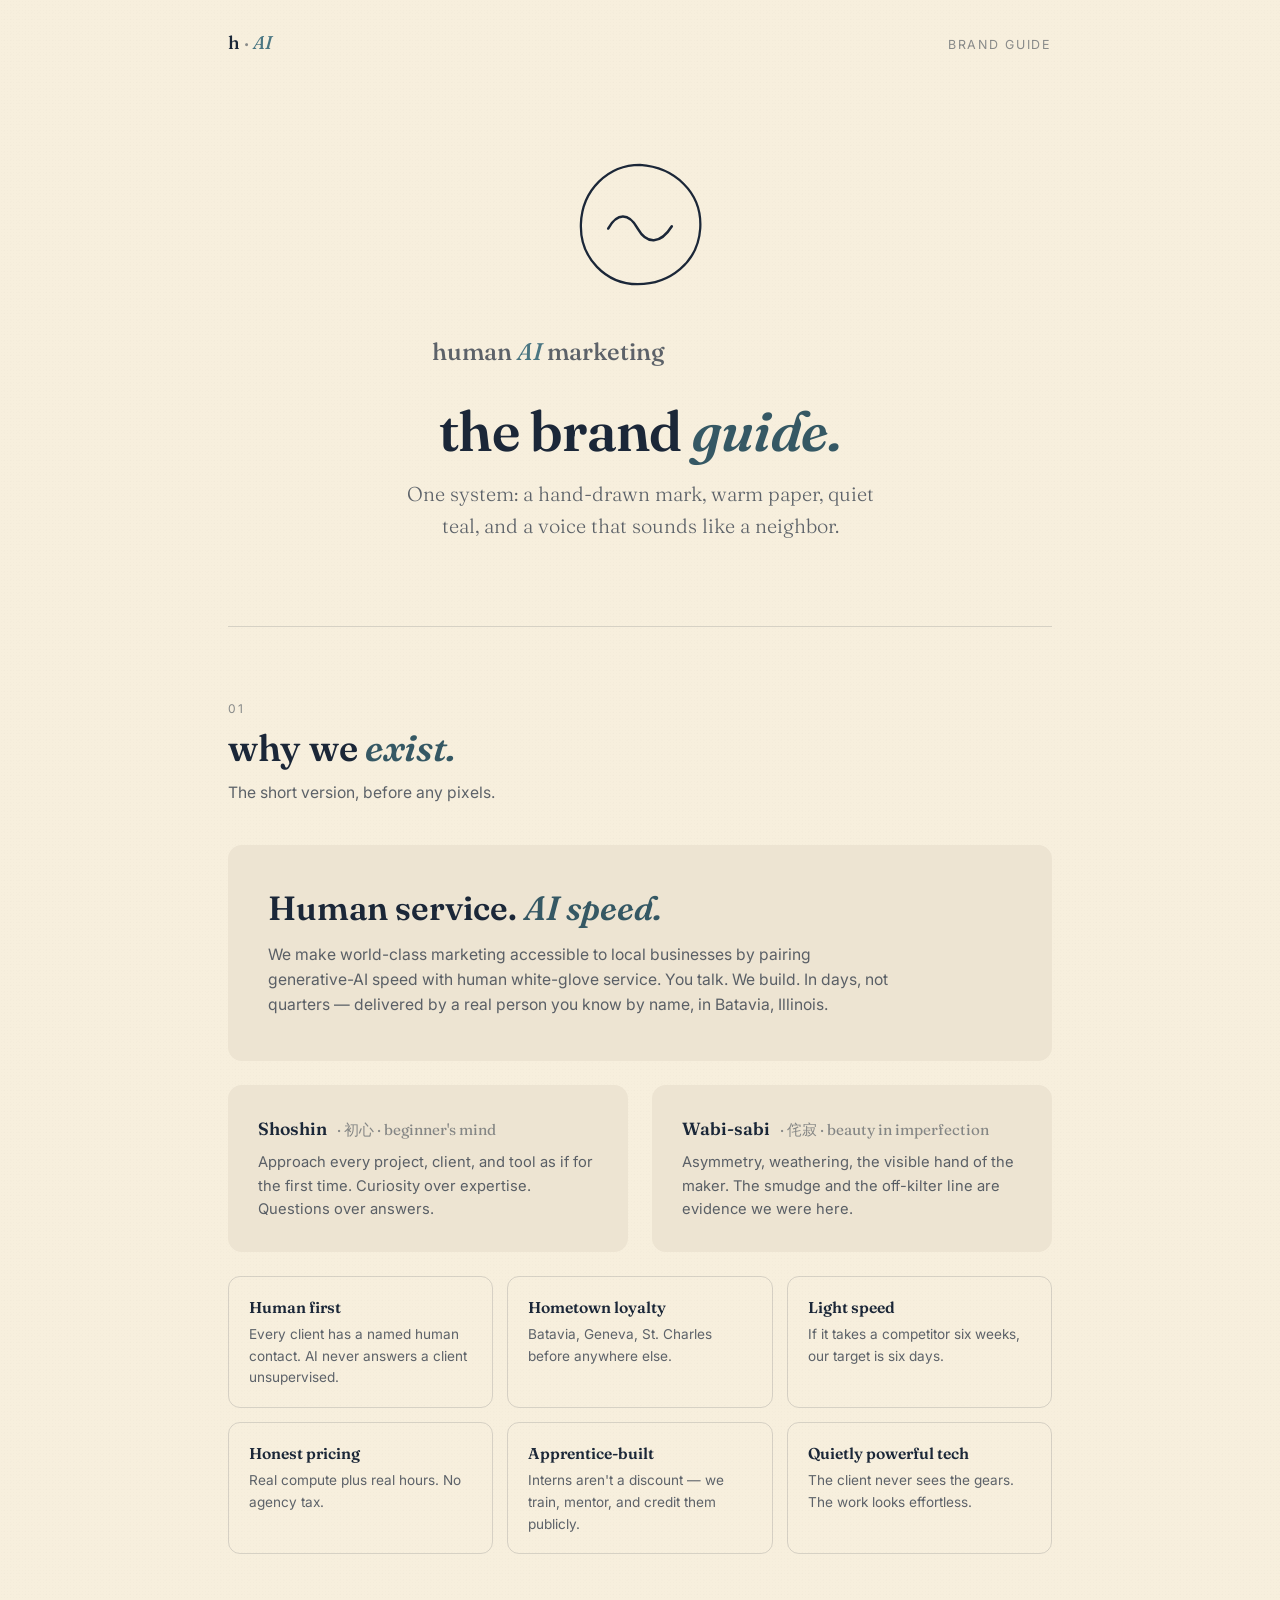
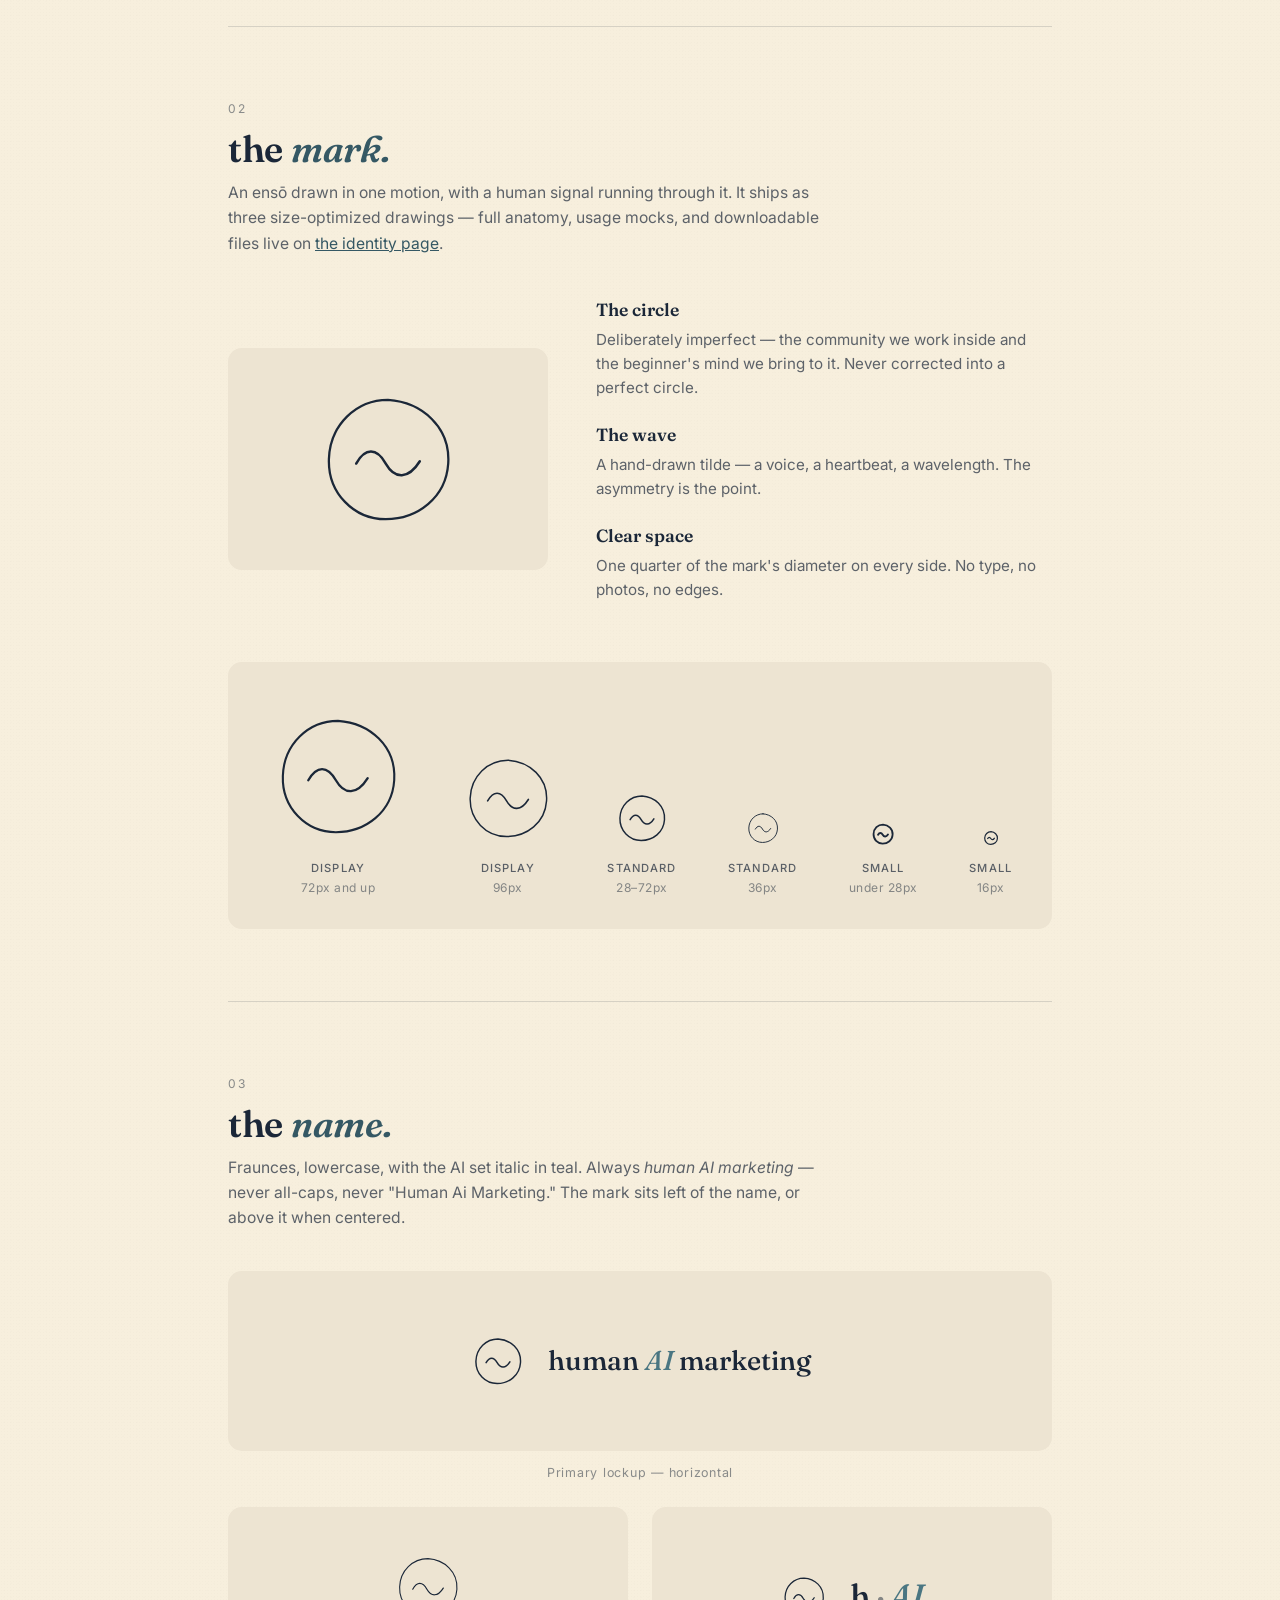
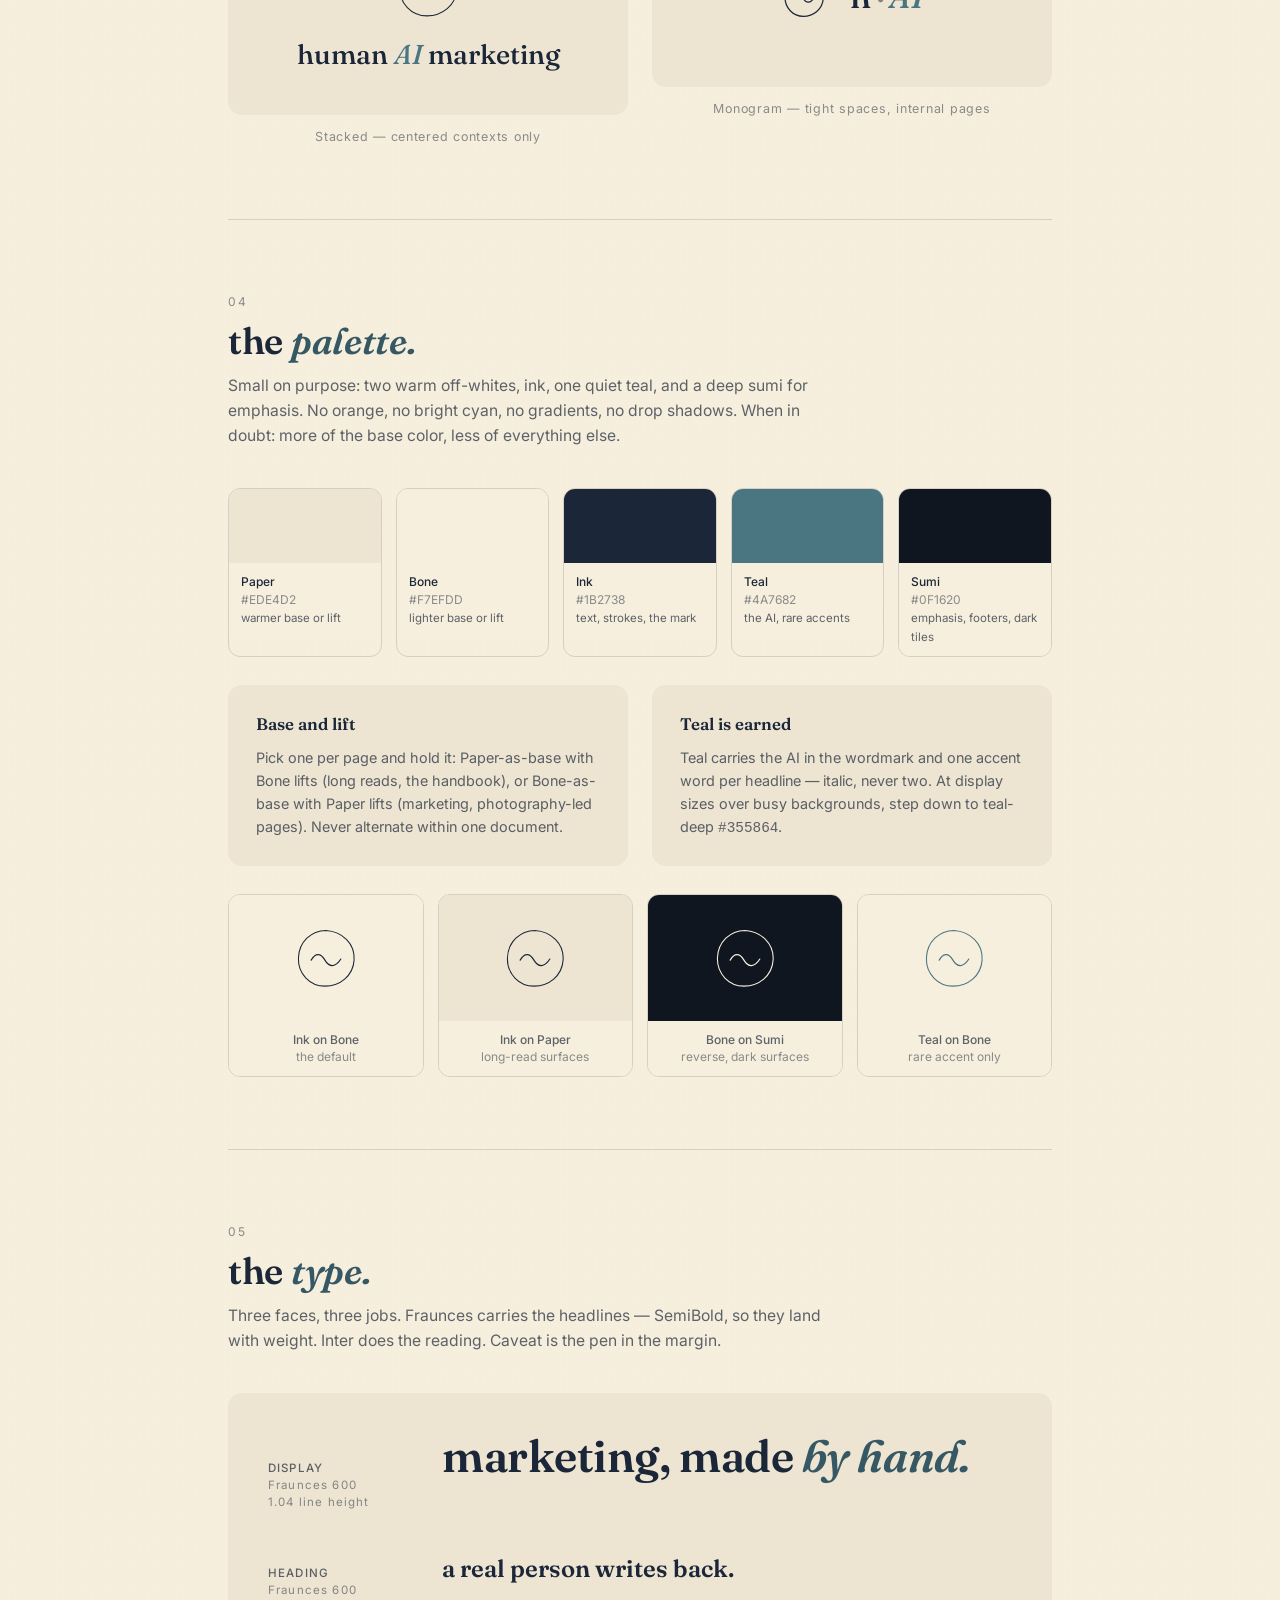
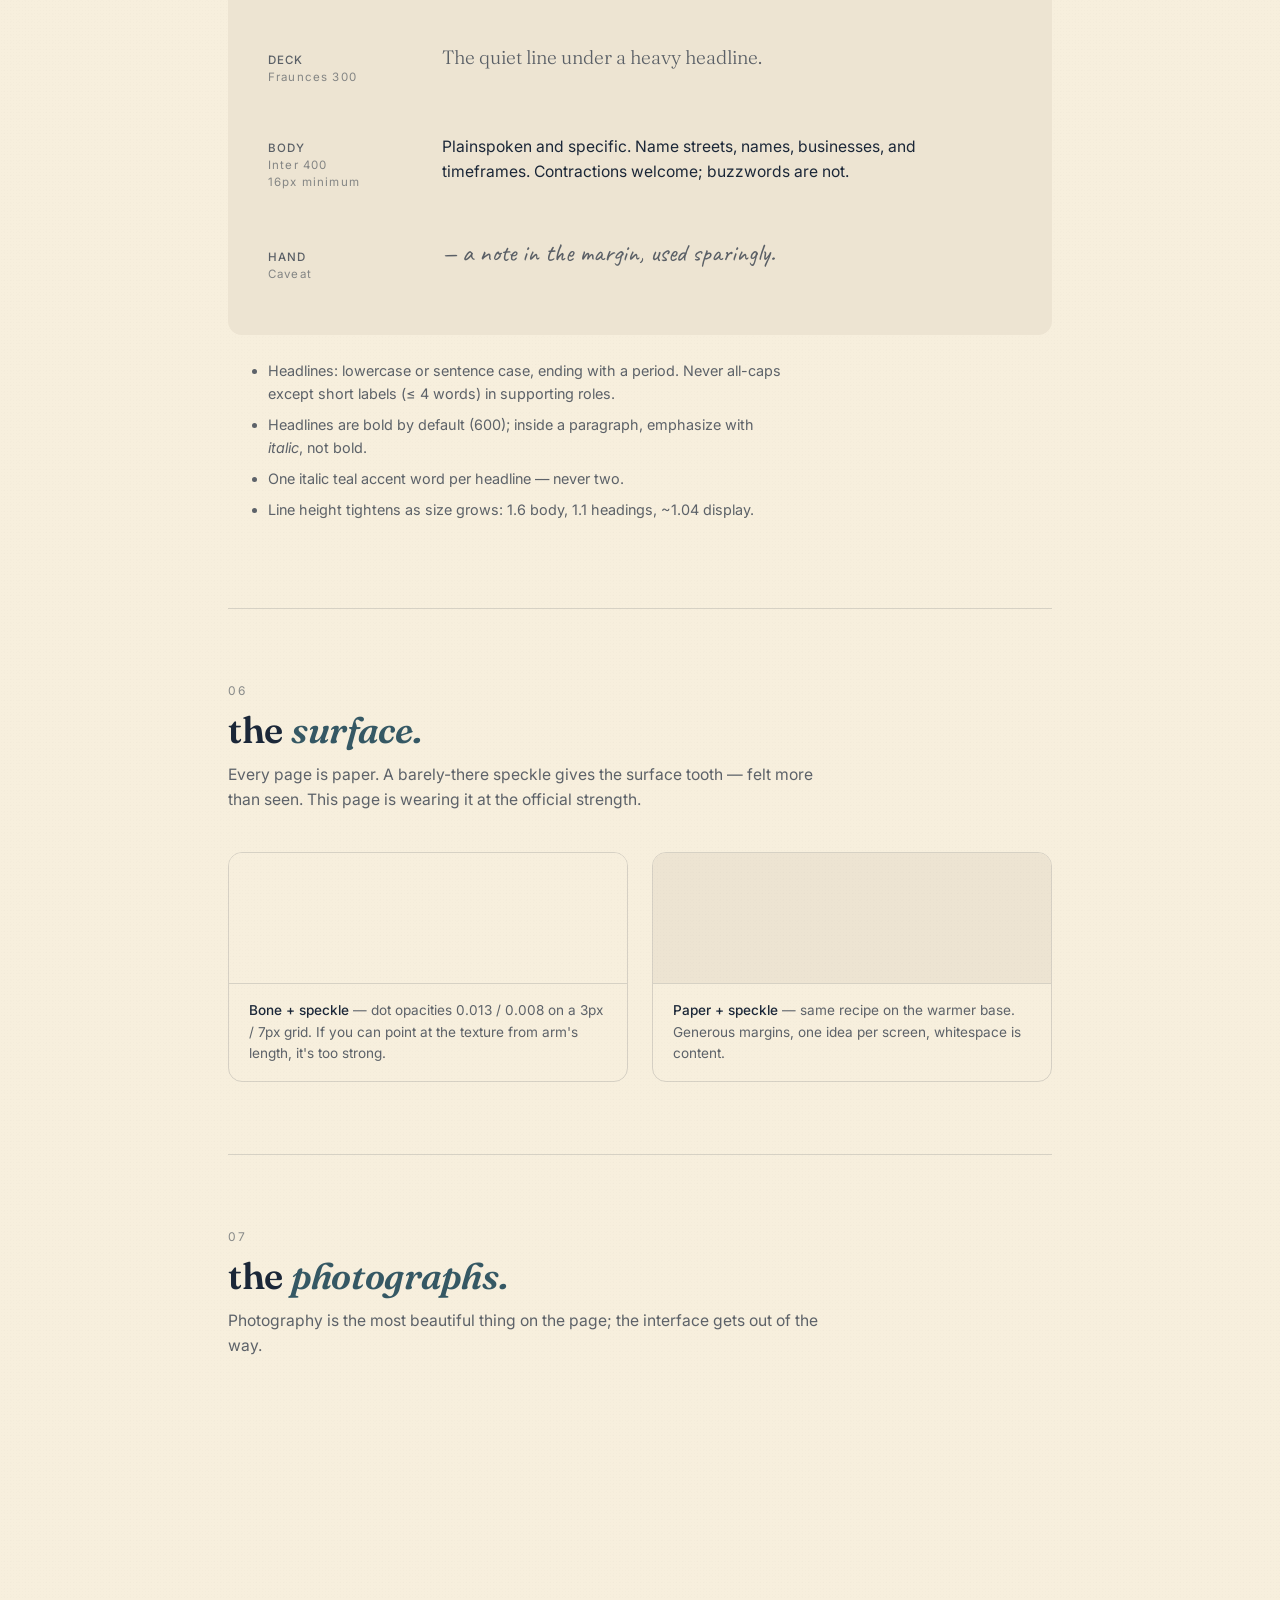
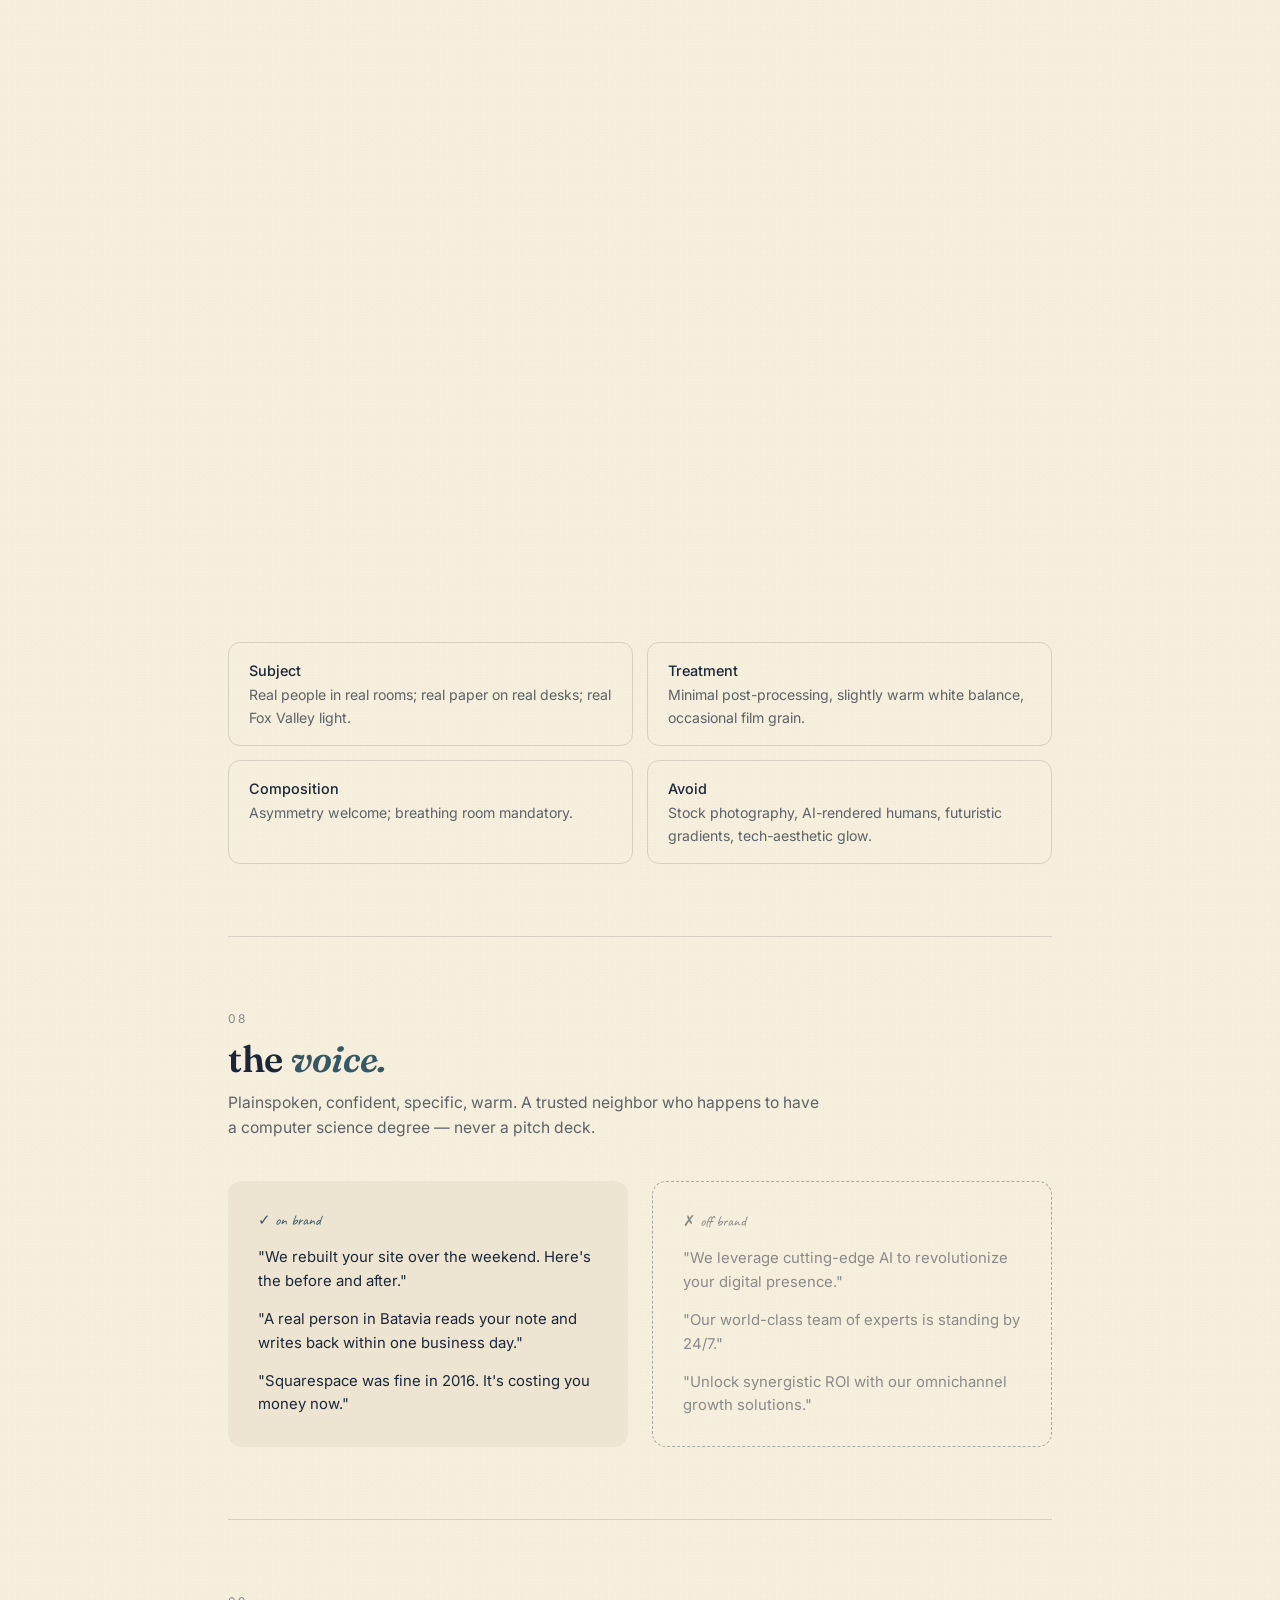
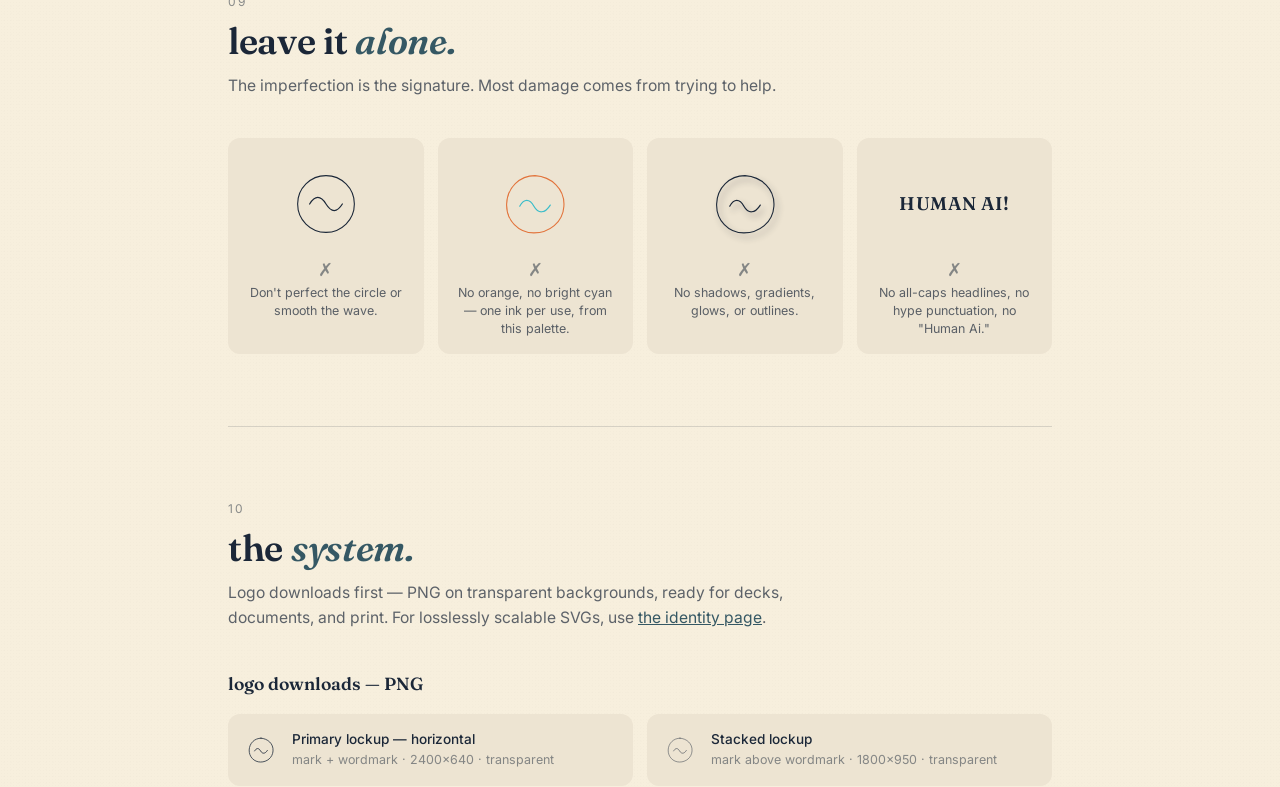
==== brand/web/brand/index.html @ 1624c733 "Download logo files as human-ai-marketing-* filenames PNGs via Cloudinary fl_attachment custom names" ====
<!DOCTYPE html>
<html lang="en">
<head>
  <meta charset="UTF-8" />
  <meta name="viewport" content="width=device-width, initial-scale=1.0" />
  <meta name="description" content="Human AI Marketing — the brand guide. The mark, the name, the palette, the type, the voice. Batavia, Illinois." />
  <title>Brand Guide · Human AI Marketing</title>
  <link rel="icon" type="image/svg+xml" href="mark/ham-mark-small.svg" />
  <link rel="preconnect" href="https://fonts.googleapis.com" />
  <link rel="preconnect" href="https://fonts.gstatic.com" crossorigin />
  <link href="https://fonts.googleapis.com/css2?family=Fraunces:ital,opsz,wght@0,9..144,300;0,9..144,400;0,9..144,500;0,9..144,600;1,9..144,300;1,9..144,400;1,9..144,600&family=Inter:wght@300;400;500&family=Caveat:wght@400;500&display=swap" rel="stylesheet" />
  <style>
    :root {
      --paper: #EDE4D2;
      --bone: #F7EFDD;
      --ink: #1B2738;
      --teal: #4A7682;
      --teal-deep: #355864;
      --sumi: #0F1620;
      --ink-70: rgba(27, 39, 56, 0.7);
      --ink-50: rgba(27, 39, 56, 0.5);
      --ink-35: rgba(27, 39, 56, 0.35);
      --ink-15: rgba(27, 39, 56, 0.15);
      --ink-08: rgba(27, 39, 56, 0.08);
      --serif: 'Fraunces', Georgia, serif;
      --sans: 'Inter', -apple-system, BlinkMacSystemFont, system-ui, sans-serif;
      --hand: 'Caveat', cursive;
    }

    * { box-sizing: border-box; }
    html { scroll-behavior: smooth; }
    html, body { margin: 0; }

    body {
      background: var(--bone);
      /* Paper speckle, pulled back — barely-there warmth, not visible tan grain */
      background-image:
        radial-gradient(rgba(27, 39, 56, 0.013) 1px, transparent 1px),
        radial-gradient(rgba(27, 39, 56, 0.008) 1px, transparent 1px);
      background-size: 3px 3px, 7px 7px;
      background-position: 0 0, 1px 2px;
      color: var(--ink);
      font-family: var(--sans);
      font-weight: 400;
      font-size: 16px;
      line-height: 1.6;
      -webkit-font-smoothing: antialiased;
    }

    .stage {
      max-width: 880px;
      margin: 0 auto;
      padding: 0 28px 40px;
    }

    /* ——— Topbar ——— */
    .topbar {
      display: flex;
      align-items: baseline;
      justify-content: space-between;
      padding: 28px 0 0;
    }
    .topbar__brand {
      font-family: var(--serif);
      font-size: 1.15rem;
      font-weight: 500;
      color: var(--ink);
      text-decoration: none;
    }
    .topbar__brand .ai { color: var(--teal); font-style: italic; }
    .topbar__brand .dot { color: var(--ink-50); margin: 0 4px; }
    .topbar__label {
      font-size: 0.78rem;
      letter-spacing: 0.14em;
      color: var(--ink-50);
    }

    /* ——— Hero ——— */
    .hero { text-align: center; padding: 92px 0 84px; }
    .hero .mark-hero { width: 150px; height: 150px; margin: 0 auto 34px; display: block; color: var(--ink); }
    .hero .wordmark {
      font-family: var(--serif);
      font-weight: 500;
      font-size: 1.5rem;
      margin: 0 0 30px;
    }
    .hero .wordmark .ai { color: var(--teal); font-style: italic; }
    .hero h1 {
      font-family: var(--serif);
      font-weight: 600;
      font-size: clamp(2.5rem, 6vw, 3.5rem);
      line-height: 1.04;
      letter-spacing: -0.01em;
      margin: 0 0 18px;
    }
    .hero h1 em { color: var(--teal-deep); }
    .hero p {
      font-family: var(--serif);
      font-weight: 300;
      font-size: 1.25rem;
      color: var(--ink-70);
      max-width: 40ch;
      margin: 0 auto;
    }

    /* ——— Section scaffolding ——— */
    .section { padding: 72px 0; border-top: 1px solid var(--ink-15); }
    .section__eyebrow {
      font-size: 0.75rem;
      letter-spacing: 0.16em;
      color: var(--ink-50);
      margin: 0 0 10px;
    }
    .section__title {
      font-family: var(--serif);
      font-weight: 600;
      font-size: clamp(1.8rem, 4vw, 2.3rem);
      line-height: 1.08;
      letter-spacing: -0.008em;
      margin: 0 0 12px;
    }
    .section__title em { color: var(--teal-deep); }
    .section__deck {
      font-size: 0.98rem;
      color: var(--ink-70);
      max-width: 60ch;
      margin: 0 0 40px;
    }
    .section__deck a { color: var(--teal-deep); }

    /* ——— Foundation ——— */
    .mission {
      background: var(--paper);
      border-radius: 14px;
      padding: 44px 40px;
      margin-bottom: 24px;
    }
    .mission__slogan {
      font-family: var(--serif);
      font-weight: 600;
      font-size: clamp(1.6rem, 4vw, 2.1rem);
      line-height: 1.15;
      margin: 0 0 14px;
    }
    .mission__slogan em { color: var(--teal-deep); }
    .mission__body { margin: 0; color: var(--ink-70); font-size: 0.98rem; max-width: 62ch; }

    .philosophy { display: grid; grid-template-columns: 1fr 1fr; gap: 24px; margin-bottom: 24px; }
    @media (max-width: 640px) { .philosophy { grid-template-columns: 1fr; } }
    .philosophy__card { background: var(--paper); border-radius: 14px; padding: 30px; }
    .philosophy__card h3 { font-family: var(--serif); font-weight: 600; font-size: 1.1rem; margin: 0 0 8px; }
    .philosophy__card h3 span { color: var(--ink-50); font-weight: 400; font-size: 0.95rem; margin-left: 6px; }
    .philosophy__card p { margin: 0; font-size: 0.92rem; color: var(--ink-70); }

    .values { display: grid; grid-template-columns: repeat(3, 1fr); gap: 14px; }
    @media (max-width: 720px) { .values { grid-template-columns: 1fr; } }
    .value { border: 1px solid var(--ink-15); border-radius: 12px; padding: 18px 20px; }
    .value h4 { font-family: var(--serif); font-weight: 600; font-size: 0.98rem; margin: 0 0 4px; }
    .value p { margin: 0; font-size: 0.85rem; color: var(--ink-70); }

    /* ——— Mark section ——— */
    .anatomy { display: grid; grid-template-columns: minmax(240px, 320px) 1fr; gap: 48px; align-items: center; margin-bottom: 40px; }
    @media (max-width: 720px) { .anatomy { grid-template-columns: 1fr; } }
    .anatomy__figure {
      background: var(--paper);
      border-radius: 14px;
      padding: 36px;
      display: grid;
      place-items: center;
    }
    .anatomy__figure svg { width: 100%; max-width: 210px; height: auto; color: var(--ink); }
    .anatomy dl { margin: 0; }
    .anatomy dt { font-family: var(--serif); font-weight: 600; font-size: 1.1rem; margin: 0 0 4px; }
    .anatomy dd { margin: 0 0 20px; font-size: 0.95rem; color: var(--ink-70); max-width: 48ch; }

    .sizes-row {
      display: flex;
      align-items: flex-end;
      justify-content: space-between;
      flex-wrap: wrap;
      gap: 32px;
      background: var(--paper);
      border-radius: 14px;
      padding: 44px 40px 32px;
    }
    .size-cell { text-align: center; }
    .size-cell svg { display: block; margin: 0 auto 14px; color: var(--ink); }
    .size-cell figcaption { font-size: 0.75rem; color: var(--ink-50); letter-spacing: 0.04em; }
    .size-cell figcaption strong { display: block; color: var(--ink-70); font-weight: 500; letter-spacing: 0.1em; font-size: 0.7rem; }
    figure { margin: 0; }

    /* ——— Lockups ——— */
    .lockups { display: grid; grid-template-columns: 1fr 1fr; gap: 24px; }
    @media (max-width: 720px) { .lockups { grid-template-columns: 1fr; } }
    .lockup {
      background: var(--paper);
      border-radius: 14px;
      padding: 44px 32px;
      display: grid;
      place-items: center;
      min-height: 180px;
    }
    .lockup--wide { grid-column: 1 / -1; }
    .lockup__inner { display: flex; align-items: center; gap: 22px; }
    .lockup__inner svg { color: var(--ink); flex: none; }
    .lockup__stack { text-align: center; }
    .lockup__stack svg { margin: 0 auto 18px; display: block; color: var(--ink); }
    .lockup-word {
      font-family: var(--serif);
      font-weight: 500;
      font-size: 1.7rem;
      line-height: 1;
      white-space: nowrap;
    }
    .lockup-word .ai { color: var(--teal); font-style: italic; }
    .lockup-word--mono { font-size: 2.1rem; }
    .lockup-word--mono .dot { color: var(--ink-50); margin: 0 5px; font-style: normal; }
    .lockup-caption {
      text-align: center;
      font-size: 0.78rem;
      color: var(--ink-50);
      margin: 12px 0 0;
      letter-spacing: 0.06em;
    }
    .lockup-cellwrap { display: grid; align-content: start; }

    /* ——— Color ——— */
    .swatches { display: grid; grid-template-columns: repeat(5, 1fr); gap: 14px; margin-bottom: 28px; }
    @media (max-width: 640px) { .swatches { grid-template-columns: repeat(2, 1fr); } }
    .swatch { border-radius: 12px; overflow: hidden; border: 1px solid var(--ink-15); }
    .swatch__chip { height: 74px; }
    .swatch__meta { padding: 10px 12px; background: var(--bone); font-size: 0.75rem; line-height: 1.5; }
    .swatch__meta strong { display: block; font-weight: 500; }
    .swatch__meta span { color: var(--ink-50); display: block; }
    .swatch__meta em { color: var(--ink-70); font-style: normal; font-size: 0.72rem; }

    .color-rules { display: grid; grid-template-columns: 1fr 1fr; gap: 24px; margin-bottom: 28px; }
    @media (max-width: 720px) { .color-rules { grid-template-columns: 1fr; } }
    .color-rule { background: var(--paper); border-radius: 14px; padding: 26px 28px; }
    .color-rule h3 { font-family: var(--serif); font-weight: 600; font-size: 1.05rem; margin: 0 0 8px; }
    .color-rule p { margin: 0; font-size: 0.9rem; color: var(--ink-70); }

    .colorways { display: grid; grid-template-columns: repeat(4, 1fr); gap: 14px; }
    @media (max-width: 720px) { .colorways { grid-template-columns: repeat(2, 1fr); } }
    .colorway { border-radius: 12px; border: 1px solid var(--ink-15); overflow: hidden; text-align: center; }
    .colorway__tile { display: grid; place-items: center; padding: 28px 0; }
    .colorway__tile svg { width: 70px; height: 70px; }
    .colorway figcaption { font-size: 0.75rem; color: var(--ink-50); padding: 10px 8px; background: var(--bone); line-height: 1.45; }
    .colorway figcaption strong { color: var(--ink-70); font-weight: 500; display: block; }

    /* ——— Type ——— */
    .type-specimen { background: var(--paper); border-radius: 14px; padding: 40px; display: grid; gap: 30px; margin-bottom: 24px; }
    .spec { display: grid; grid-template-columns: 150px 1fr; gap: 24px; align-items: baseline; }
    @media (max-width: 640px) { .spec { grid-template-columns: 1fr; gap: 6px; } }
    .spec__label { font-size: 0.72rem; letter-spacing: 0.1em; color: var(--ink-50); line-height: 1.5; }
    .spec__label strong { display: block; color: var(--ink-70); font-weight: 500; }
    .spec__sample { margin: 0; overflow-wrap: break-word; }
    .spec__sample--display { font-family: var(--serif); font-weight: 600; font-size: clamp(2rem, 5vw, 2.8rem); line-height: 1.04; letter-spacing: -0.01em; }
    .spec__sample--display em { color: var(--teal-deep); }
    .spec__sample--h2 { font-family: var(--serif); font-weight: 600; font-size: 1.5rem; line-height: 1.1; }
    .spec__sample--deck { font-family: var(--serif); font-weight: 300; font-size: 1.2rem; color: var(--ink-70); }
    .spec__sample--body { font-size: 0.98rem; max-width: 54ch; }
    .spec__sample--hand { font-family: var(--hand); font-size: 1.6rem; color: var(--ink-70); }
    .type-rules { font-size: 0.9rem; color: var(--ink-70); max-width: 62ch; }
    .type-rules li { margin-bottom: 8px; }

    /* ——— Surface ——— */
    .surfaces { display: grid; grid-template-columns: 1fr 1fr; gap: 24px; }
    @media (max-width: 720px) { .surfaces { grid-template-columns: 1fr; } }
    .surface-card { border: 1px solid var(--ink-15); border-radius: 14px; overflow: hidden; }
    .surface-card__demo { height: 130px; }
    .surface-card__demo--bone {
      background: var(--bone);
      background-image:
        radial-gradient(rgba(27, 39, 56, 0.013) 1px, transparent 1px),
        radial-gradient(rgba(27, 39, 56, 0.008) 1px, transparent 1px);
      background-size: 3px 3px, 7px 7px;
      background-position: 0 0, 1px 2px;
    }
    .surface-card__demo--paper {
      background: var(--paper);
      background-image:
        radial-gradient(rgba(27, 39, 56, 0.013) 1px, transparent 1px),
        radial-gradient(rgba(27, 39, 56, 0.008) 1px, transparent 1px);
      background-size: 3px 3px, 7px 7px;
      background-position: 0 0, 1px 2px;
    }
    .surface-card__meta { padding: 16px 20px; font-size: 0.85rem; color: var(--ink-70); border-top: 1px solid var(--ink-15); }
    .surface-card__meta strong { color: var(--ink); font-weight: 500; }

    /* ——— Imagery ——— */
    .imagery-figure { border-radius: 14px; overflow: hidden; margin-bottom: 20px; }
    .imagery-figure img { display: block; width: 100%; height: auto; }
    .imagery-rules { display: grid; grid-template-columns: 1fr 1fr; gap: 14px; }
    @media (max-width: 640px) { .imagery-rules { grid-template-columns: 1fr; } }
    .imagery-rule { border: 1px solid var(--ink-15); border-radius: 12px; padding: 16px 20px; font-size: 0.88rem; color: var(--ink-70); }
    .imagery-rule strong { display: block; color: var(--ink); font-weight: 500; font-size: 0.9rem; margin-bottom: 2px; }

    /* ——— Voice ——— */
    .voice { display: grid; grid-template-columns: 1fr 1fr; gap: 24px; }
    @media (max-width: 720px) { .voice { grid-template-columns: 1fr; } }
    .voice__card { border-radius: 14px; padding: 28px 30px; }
    .voice__card--yes { background: var(--paper); }
    .voice__card--no { background: transparent; border: 1px dashed var(--ink-35); }
    .voice__verdict { font-family: var(--hand); font-size: 1.35rem; margin: 0 0 14px; }
    .voice__card--yes .voice__verdict { color: var(--teal-deep); }
    .voice__card--no .voice__verdict { color: var(--ink-50); }
    .voice__card p { font-size: 0.93rem; margin: 0 0 14px; }
    .voice__card p:last-child { margin-bottom: 0; }
    .voice__card--no p { color: var(--ink-50); }

    /* ——— Don'ts ——— */
    .donts { display: grid; grid-template-columns: repeat(4, 1fr); gap: 14px; }
    @media (max-width: 720px) { .donts { grid-template-columns: repeat(2, 1fr); } }
    .dont { background: var(--paper); border-radius: 12px; padding: 24px 14px 16px; text-align: center; }
    .dont__tile { height: 84px; display: grid; place-items: center; margin-bottom: 12px; color: var(--ink); }
    .dont figcaption { font-size: 0.78rem; color: var(--ink-70); line-height: 1.45; }
    .dont .x { font-family: var(--hand); font-size: 1.1rem; color: var(--ink-50); display: block; }

    /* ——— System pages ——— */
    .subhead { font-family: var(--serif); font-weight: 600; font-size: 1.1rem; margin: 0 0 16px; }
    .subhead + .pages { margin-bottom: 40px; }
    .pages { display: grid; grid-template-columns: 1fr 1fr; gap: 14px; }
    @media (max-width: 640px) { .pages { grid-template-columns: 1fr; } }
    .page-link {
      display: flex;
      align-items: center;
      gap: 16px;
      background: var(--paper);
      border-radius: 12px;
      padding: 16px 18px;
      text-decoration: none;
      color: var(--ink);
    }
    .page-link:hover { background: #E7DCC6; }
    .page-link svg { width: 30px; height: 30px; flex: none; color: var(--ink); }
    .page-link__meta { font-size: 0.85rem; line-height: 1.45; }
    .page-link__meta strong { display: block; font-weight: 500; }
    .page-link__meta span { color: var(--ink-50); font-size: 0.78rem; }

    /* ——— Closing ——— */
    .closing { text-align: center; padding: 88px 0 40px; border-top: 1px solid var(--ink-15); }
    .closing p { font-family: var(--hand); font-size: 1.7rem; color: var(--ink-70); margin: 0; }
  </style>
</head>
<body>

  <!-- Shared mark geometry — the same three drawings served at /brand/mark/ -->
  <svg width="0" height="0" style="position:absolute" aria-hidden="true">
    <defs>
      <symbol id="mark-display" viewBox="0 0 132 132">
        <path d="M 66 14 C 96 16, 121 38, 119 70 C 117 100, 92 119, 64 119 C 36 119, 13 96, 14 66 C 15 36, 38 14, 66 14 Z"
          fill="none" stroke="currentColor" stroke-width="2" stroke-linecap="round" stroke-linejoin="round"/>
        <path d="M 38 70 C 46 56, 56 56, 64 70 C 72 84, 84 84, 94 68"
          fill="none" stroke="currentColor" stroke-width="2.2" stroke-linecap="round" stroke-linejoin="round"/>
      </symbol>
      <symbol id="mark-standard" viewBox="0 0 132 132">
        <path d="M 66 14 C 96 16, 121 38, 119 70 C 117 100, 92 119, 64 119 C 36 119, 13 96, 14 66 C 15 36, 38 14, 66 14 Z"
          fill="none" stroke="currentColor" stroke-width="3.4" stroke-linecap="round" stroke-linejoin="round"/>
        <path d="M 38 70 C 46 56, 56 56, 64 70 C 72 84, 84 84, 94 68"
          fill="none" stroke="currentColor" stroke-width="3.6" stroke-linecap="round" stroke-linejoin="round"/>
      </symbol>
      <symbol id="mark-small" viewBox="0 0 32 32">
        <path d="M 16 3.4 C 23.3 3.9, 29.3 9.2, 28.8 17 C 28.4 24.2, 22.3 28.8, 15.5 28.8 C 8.7 28.8, 3.2 23.3, 3.4 16 C 3.6 8.7, 9.2 3.4, 16 3.4 Z"
          fill="none" stroke="currentColor" stroke-width="2.4" stroke-linecap="round" stroke-linejoin="round"/>
        <path d="M 9.4 17 C 11.3 13.8, 13.7 13.8, 15.6 17 C 17.5 20.2, 20.3 20.2, 22.6 16.6"
          fill="none" stroke="currentColor" stroke-width="2.6" stroke-linecap="round" stroke-linejoin="round"/>
      </symbol>
    </defs>
  </svg>

  <div class="stage">

    <header class="topbar">
      <a class="topbar__brand" href="/" aria-label="Human AI Marketing home">h<span class="dot">·</span><span class="ai">AI</span></a>
      <span class="topbar__label">BRAND GUIDE</span>
    </header>

    <!-- ————— Hero ————— -->
    <section class="hero">
      <svg class="mark-hero" role="img" aria-label="Human AI Marketing mark"><use href="#mark-display"/></svg>
      <p class="wordmark">human <span class="ai">AI</span> marketing</p>
      <h1>the brand <em>guide.</em></h1>
      <p>One system: a hand-drawn mark, warm paper, quiet teal, and a voice that sounds like a neighbor.</p>
    </section>

    <!-- ————— 01 Foundation ————— -->
    <section class="section" id="foundation">
      <p class="section__eyebrow">01</p>
      <h2 class="section__title">why we <em>exist.</em></h2>
      <p class="section__deck">The short version, before any pixels.</p>

      <div class="mission">
        <p class="mission__slogan">Human service. <em>AI speed.</em></p>
        <p class="mission__body">We make world-class marketing accessible to local businesses by pairing generative-AI speed with human white-glove service. You talk. We build. In days, not quarters — delivered by a real person you know by name, in Batavia, Illinois.</p>
      </div>

      <div class="philosophy">
        <div class="philosophy__card">
          <h3>Shoshin <span>· 初心 · beginner's mind</span></h3>
          <p>Approach every project, client, and tool as if for the first time. Curiosity over expertise. Questions over answers.</p>
        </div>
        <div class="philosophy__card">
          <h3>Wabi-sabi <span>· 侘寂 · beauty in imperfection</span></h3>
          <p>Asymmetry, weathering, the visible hand of the maker. The smudge and the off-kilter line are evidence we were here.</p>
        </div>
      </div>

      <div class="values">
        <div class="value"><h4>Human first</h4><p>Every client has a named human contact. AI never answers a client unsupervised.</p></div>
        <div class="value"><h4>Hometown loyalty</h4><p>Batavia, Geneva, St. Charles before anywhere else.</p></div>
        <div class="value"><h4>Light speed</h4><p>If it takes a competitor six weeks, our target is six days.</p></div>
        <div class="value"><h4>Honest pricing</h4><p>Real compute plus real hours. No agency tax.</p></div>
        <div class="value"><h4>Apprentice-built</h4><p>Interns aren't a discount — we train, mentor, and credit them publicly.</p></div>
        <div class="value"><h4>Quietly powerful tech</h4><p>The client never sees the gears. The work looks effortless.</p></div>
      </div>
    </section>

    <!-- ————— 02 The mark ————— -->
    <section class="section" id="mark">
      <p class="section__eyebrow">02</p>
      <h2 class="section__title">the <em>mark.</em></h2>
      <p class="section__deck">An ensō drawn in one motion, with a human signal running through it. It ships as three size-optimized drawings — full anatomy, usage mocks, and downloadable files live on <a href="mark/">the identity page</a>.</p>

      <div class="anatomy">
        <div class="anatomy__figure">
          <svg role="img" aria-label="The mark"><use href="#mark-display"/></svg>
        </div>
        <dl>
          <dt>The circle</dt>
          <dd>Deliberately imperfect — the community we work inside and the beginner's mind we bring to it. Never corrected into a perfect circle.</dd>
          <dt>The wave</dt>
          <dd>A hand-drawn tilde — a voice, a heartbeat, a wavelength. The asymmetry is the point.</dd>
          <dt>Clear space</dt>
          <dd>One quarter of the mark's diameter on every side. No type, no photos, no edges.</dd>
        </dl>
      </div>

      <div class="sizes-row">
        <figure class="size-cell">
          <svg width="140" height="140" role="img" aria-label="Display mark at 140 pixels"><use href="#mark-display"/></svg>
          <figcaption><strong>DISPLAY</strong>72px and up</figcaption>
        </figure>
        <figure class="size-cell">
          <svg width="96" height="96" role="img" aria-label="Display mark at 96 pixels"><use href="#mark-display"/></svg>
          <figcaption><strong>DISPLAY</strong>96px</figcaption>
        </figure>
        <figure class="size-cell">
          <svg width="56" height="56" role="img" aria-label="Standard mark at 56 pixels"><use href="#mark-standard"/></svg>
          <figcaption><strong>STANDARD</strong>28–72px</figcaption>
        </figure>
        <figure class="size-cell">
          <svg width="36" height="36" role="img" aria-label="Standard mark at 36 pixels"><use href="#mark-standard"/></svg>
          <figcaption><strong>STANDARD</strong>36px</figcaption>
        </figure>
        <figure class="size-cell">
          <svg width="24" height="24" role="img" aria-label="Small mark at 24 pixels"><use href="#mark-small"/></svg>
          <figcaption><strong>SMALL</strong>under 28px</figcaption>
        </figure>
        <figure class="size-cell">
          <svg width="16" height="16" role="img" aria-label="Small mark at 16 pixels"><use href="#mark-small"/></svg>
          <figcaption><strong>SMALL</strong>16px</figcaption>
        </figure>
      </div>
    </section>

    <!-- ————— 03 The name ————— -->
    <section class="section" id="name">
      <p class="section__eyebrow">03</p>
      <h2 class="section__title">the <em>name.</em></h2>
      <p class="section__deck">Fraunces, lowercase, with the AI set italic in teal. Always <em>human AI marketing</em> — never all-caps, never "Human Ai Marketing." The mark sits left of the name, or above it when centered.</p>

      <div class="lockups">
        <div class="lockup-cellwrap lockup--wide">
          <div class="lockup lockup--wide">
            <div class="lockup__inner">
              <svg width="56" height="56" role="img" aria-label="Mark"><use href="#mark-standard"/></svg>
              <span class="lockup-word">human <span class="ai">AI</span> marketing</span>
            </div>
          </div>
          <p class="lockup-caption">Primary lockup — horizontal</p>
        </div>

        <div class="lockup-cellwrap">
          <div class="lockup">
            <div class="lockup__stack">
              <svg width="72" height="72" role="img" aria-label="Mark"><use href="#mark-display"/></svg>
              <span class="lockup-word">human <span class="ai">AI</span> marketing</span>
            </div>
          </div>
          <p class="lockup-caption">Stacked — centered contexts only</p>
        </div>

        <div class="lockup-cellwrap">
          <div class="lockup">
            <div class="lockup__inner">
              <svg width="48" height="48" role="img" aria-label="Mark"><use href="#mark-standard"/></svg>
              <span class="lockup-word lockup-word--mono">h<span class="dot">·</span><span class="ai">AI</span></span>
            </div>
          </div>
          <p class="lockup-caption">Monogram — tight spaces, internal pages</p>
        </div>
      </div>
    </section>

    <!-- ————— 04 Color ————— -->
    <section class="section" id="color">
      <p class="section__eyebrow">04</p>
      <h2 class="section__title">the <em>palette.</em></h2>
      <p class="section__deck">Small on purpose: two warm off-whites, ink, one quiet teal, and a deep sumi for emphasis. No orange, no bright cyan, no gradients, no drop shadows. When in doubt: more of the base color, less of everything else.</p>

      <div class="swatches">
        <figure class="swatch"><div class="swatch__chip" style="background:#EDE4D2"></div><figcaption class="swatch__meta"><strong>Paper</strong><span>#EDE4D2</span><em>warmer base or lift</em></figcaption></figure>
        <figure class="swatch"><div class="swatch__chip" style="background:#F7EFDD"></div><figcaption class="swatch__meta"><strong>Bone</strong><span>#F7EFDD</span><em>lighter base or lift</em></figcaption></figure>
        <figure class="swatch"><div class="swatch__chip" style="background:#1B2738"></div><figcaption class="swatch__meta"><strong>Ink</strong><span>#1B2738</span><em>text, strokes, the mark</em></figcaption></figure>
        <figure class="swatch"><div class="swatch__chip" style="background:#4A7682"></div><figcaption class="swatch__meta"><strong>Teal</strong><span>#4A7682</span><em>the AI, rare accents</em></figcaption></figure>
        <figure class="swatch"><div class="swatch__chip" style="background:#0F1620"></div><figcaption class="swatch__meta"><strong>Sumi</strong><span>#0F1620</span><em>emphasis, footers, dark tiles</em></figcaption></figure>
      </div>

      <div class="color-rules">
        <div class="color-rule">
          <h3>Base and lift</h3>
          <p>Pick one per page and hold it: Paper-as-base with Bone lifts (long reads, the handbook), or Bone-as-base with Paper lifts (marketing, photography-led pages). Never alternate within one document.</p>
        </div>
        <div class="color-rule">
          <h3>Teal is earned</h3>
          <p>Teal carries the AI in the wordmark and one accent word per headline — italic, never two. At display sizes over busy backgrounds, step down to teal-deep <code>#355864</code>.</p>
        </div>
      </div>

      <div class="colorways">
        <figure class="colorway">
          <div class="colorway__tile" style="background:#F7EFDD; color:#1B2738"><svg role="img" aria-label="Ink mark on Bone"><use href="#mark-display"/></svg></div>
          <figcaption><strong>Ink on Bone</strong>the default</figcaption>
        </figure>
        <figure class="colorway">
          <div class="colorway__tile" style="background:#EDE4D2; color:#1B2738"><svg role="img" aria-label="Ink mark on Paper"><use href="#mark-display"/></svg></div>
          <figcaption><strong>Ink on Paper</strong>long-read surfaces</figcaption>
        </figure>
        <figure class="colorway">
          <div class="colorway__tile" style="background:#0F1620; color:#F7EFDD"><svg role="img" aria-label="Bone mark on Sumi"><use href="#mark-display"/></svg></div>
          <figcaption><strong>Bone on Sumi</strong>reverse, dark surfaces</figcaption>
        </figure>
        <figure class="colorway">
          <div class="colorway__tile" style="background:#F7EFDD; color:#4A7682"><svg role="img" aria-label="Teal mark on Bone"><use href="#mark-display"/></svg></div>
          <figcaption><strong>Teal on Bone</strong>rare accent only</figcaption>
        </figure>
      </div>
    </section>

    <!-- ————— 05 Type ————— -->
    <section class="section" id="type">
      <p class="section__eyebrow">05</p>
      <h2 class="section__title">the <em>type.</em></h2>
      <p class="section__deck">Three faces, three jobs. Fraunces carries the headlines — SemiBold, so they land with weight. Inter does the reading. Caveat is the pen in the margin.</p>

      <div class="type-specimen">
        <div class="spec">
          <p class="spec__label"><strong>DISPLAY</strong>Fraunces 600<br />1.04 line height</p>
          <p class="spec__sample spec__sample--display">marketing, made <em>by hand.</em></p>
        </div>
        <div class="spec">
          <p class="spec__label"><strong>HEADING</strong>Fraunces 600</p>
          <p class="spec__sample spec__sample--h2">a real person writes back.</p>
        </div>
        <div class="spec">
          <p class="spec__label"><strong>DECK</strong>Fraunces 300</p>
          <p class="spec__sample spec__sample--deck">The quiet line under a heavy headline.</p>
        </div>
        <div class="spec">
          <p class="spec__label"><strong>BODY</strong>Inter 400<br />16px minimum</p>
          <p class="spec__sample spec__sample--body">Plainspoken and specific. Name streets, names, businesses, and timeframes. Contractions welcome; buzzwords are not.</p>
        </div>
        <div class="spec">
          <p class="spec__label"><strong>HAND</strong>Caveat</p>
          <p class="spec__sample spec__sample--hand">— a note in the margin, used sparingly.</p>
        </div>
      </div>

      <ul class="type-rules">
        <li>Headlines: lowercase or sentence case, ending with a period. Never all-caps except short labels (≤ 4 words) in supporting roles.</li>
        <li>Headlines are bold by default (600); inside a paragraph, emphasize with <em>italic</em>, not bold.</li>
        <li>One italic teal accent word per headline — never two.</li>
        <li>Line height tightens as size grows: 1.6 body, 1.1 headings, ~1.04 display.</li>
      </ul>
    </section>

    <!-- ————— 06 Surface ————— -->
    <section class="section" id="surface">
      <p class="section__eyebrow">06</p>
      <h2 class="section__title">the <em>surface.</em></h2>
      <p class="section__deck">Every page is paper. A barely-there speckle gives the surface tooth — felt more than seen. This page is wearing it at the official strength.</p>

      <div class="surfaces">
        <div class="surface-card">
          <div class="surface-card__demo surface-card__demo--bone"></div>
          <div class="surface-card__meta"><strong>Bone + speckle</strong> — dot opacities 0.013 / 0.008 on a 3px / 7px grid. If you can point at the texture from arm's length, it's too strong.</div>
        </div>
        <div class="surface-card">
          <div class="surface-card__demo surface-card__demo--paper"></div>
          <div class="surface-card__meta"><strong>Paper + speckle</strong> — same recipe on the warmer base. Generous margins, one idea per screen, whitespace is content.</div>
        </div>
      </div>
    </section>

    <!-- ————— 07 Imagery ————— -->
    <section class="section" id="imagery">
      <p class="section__eyebrow">07</p>
      <h2 class="section__title">the <em>photographs.</em></h2>
      <p class="section__deck">Photography is the most beautiful thing on the page; the interface gets out of the way.</p>

      <figure class="imagery-figure">
        <img
          src="https://res.cloudinary.com/dsbllwpbh/image/upload/f_auto,q_auto,w_1200/brand/panels/spring-market.jpg"
          srcset="
            https://res.cloudinary.com/dsbllwpbh/image/upload/f_auto,q_auto,w_640/brand/panels/spring-market.jpg 640w,
            https://res.cloudinary.com/dsbllwpbh/image/upload/f_auto,q_auto,w_1200/brand/panels/spring-market.jpg 1200w"
          sizes="(max-width: 880px) 100vw, 820px"
          alt="Saturday farmers market in downtown Geneva — tulips and strawberries under white tents, a vendor handing a sample to a young family."
          loading="lazy"
        />
      </figure>

      <div class="imagery-rules">
        <div class="imagery-rule"><strong>Subject</strong>Real people in real rooms; real paper on real desks; real Fox Valley light.</div>
        <div class="imagery-rule"><strong>Treatment</strong>Minimal post-processing, slightly warm white balance, occasional film grain.</div>
        <div class="imagery-rule"><strong>Composition</strong>Asymmetry welcome; breathing room mandatory.</div>
        <div class="imagery-rule"><strong>Avoid</strong>Stock photography, AI-rendered humans, futuristic gradients, tech-aesthetic glow.</div>
      </div>
    </section>

    <!-- ————— 08 Voice ————— -->
    <section class="section" id="voice">
      <p class="section__eyebrow">08</p>
      <h2 class="section__title">the <em>voice.</em></h2>
      <p class="section__deck">Plainspoken, confident, specific, warm. A trusted neighbor who happens to have a computer science degree — never a pitch deck.</p>

      <div class="voice">
        <div class="voice__card voice__card--yes">
          <p class="voice__verdict">✓ on brand</p>
          <p>"We rebuilt your site over the weekend. Here's the before and after."</p>
          <p>"A real person in Batavia reads your note and writes back within one business day."</p>
          <p>"Squarespace was fine in 2016. It's costing you money now."</p>
        </div>
        <div class="voice__card voice__card--no">
          <p class="voice__verdict">✗ off brand</p>
          <p>"We leverage cutting-edge AI to revolutionize your digital presence."</p>
          <p>"Our world-class team of experts is standing by 24/7."</p>
          <p>"Unlock synergistic ROI with our omnichannel growth solutions."</p>
        </div>
      </div>
    </section>

    <!-- ————— 09 Don'ts ————— -->
    <section class="section" id="donts">
      <p class="section__eyebrow">09</p>
      <h2 class="section__title">leave it <em>alone.</em></h2>
      <p class="section__deck">The imperfection is the signature. Most damage comes from trying to help.</p>

      <div class="donts">
        <figure class="dont">
          <div class="dont__tile">
            <svg width="72" height="72" viewBox="0 0 132 132" role="img" aria-label="Perfected geometric version — not allowed">
              <circle cx="66" cy="66" r="52" fill="none" stroke="currentColor" stroke-width="2"/>
              <path d="M 36 66 C 46 50, 56 50, 66 66 C 76 82, 86 82, 96 66" fill="none" stroke="currentColor" stroke-width="2.2" stroke-linecap="round"/>
            </svg>
          </div>
          <figcaption><span class="x">✗</span>Don't perfect the circle or smooth the wave.</figcaption>
        </figure>
        <figure class="dont">
          <div class="dont__tile">
            <svg width="72" height="72" viewBox="0 0 132 132" role="img" aria-label="Two-color version — not allowed">
              <path d="M 66 14 C 96 16, 121 38, 119 70 C 117 100, 92 119, 64 119 C 36 119, 13 96, 14 66 C 15 36, 38 14, 66 14 Z" fill="none" stroke="#E2733B" stroke-width="2" stroke-linecap="round"/>
              <path d="M 38 70 C 46 56, 56 56, 64 70 C 72 84, 84 84, 94 68" fill="none" stroke="#3DBDC9" stroke-width="2.2" stroke-linecap="round"/>
            </svg>
          </div>
          <figcaption><span class="x">✗</span>No orange, no bright cyan — one ink per use, from this palette.</figcaption>
        </figure>
        <figure class="dont">
          <div class="dont__tile">
            <svg width="72" height="72" viewBox="0 0 132 132" role="img" aria-label="Drop shadow version — not allowed" style="filter: drop-shadow(3px 4px 3px rgba(15,22,32,0.45))"><use href="#mark-display"/></svg>
          </div>
          <figcaption><span class="x">✗</span>No shadows, gradients, glows, or outlines.</figcaption>
        </figure>
        <figure class="dont">
          <div class="dont__tile">
            <p style="font-family: var(--serif); font-weight: 600; font-size: 1.15rem; margin: 0; text-transform: uppercase; letter-spacing: 0.04em;">Human AI!</p>
          </div>
          <figcaption><span class="x">✗</span>No all-caps headlines, no hype punctuation, no "Human Ai."</figcaption>
        </figure>
      </div>
    </section>

    <!-- ————— 10 System pages ————— -->
    <section class="section" id="pages">
      <p class="section__eyebrow">10</p>
      <h2 class="section__title">the <em>system.</em></h2>
      <p class="section__deck">Logo downloads first — PNG on transparent backgrounds, ready for decks, documents, and print. For losslessly scalable SVGs, use <a href="mark/">the identity page</a>.</p>

      <h3 class="subhead">logo downloads — PNG</h3>
      <div class="pages">
        <a class="page-link" href="https://res.cloudinary.com/dsbllwpbh/image/upload/fl_attachment:human-ai-marketing-logo-horizontal/brand/logo/ham-lockup-horizontal.png" download>
          <svg role="img" aria-hidden="true"><use href="#mark-standard"/></svg>
          <span class="page-link__meta"><strong>Primary lockup — horizontal</strong><span>mark + wordmark · 2400×640 · transparent</span></span>
        </a>
        <a class="page-link" href="https://res.cloudinary.com/dsbllwpbh/image/upload/fl_attachment:human-ai-marketing-logo-stacked/brand/logo/ham-lockup-stacked.png" download>
          <svg role="img" aria-hidden="true"><use href="#mark-display"/></svg>
          <span class="page-link__meta"><strong>Stacked lockup</strong><span>mark above wordmark · 1800×950 · transparent</span></span>
        </a>
        <a class="page-link" href="https://res.cloudinary.com/dsbllwpbh/image/upload/fl_attachment:human-ai-marketing-mark/brand/logo/ham-mark.png" download>
          <svg role="img" aria-hidden="true"><use href="#mark-display"/></svg>
          <span class="page-link__meta"><strong>The mark — ink</strong><span>1024×1024 · transparent</span></span>
        </a>
        <a class="page-link" href="https://res.cloudinary.com/dsbllwpbh/image/upload/fl_attachment:human-ai-marketing-mark-reverse/brand/logo/ham-mark-reverse.png" download>
          <svg role="img" aria-hidden="true" style="background: var(--sumi); border-radius: 8px; color: var(--bone); padding: 3px; width: 24px; height: 24px;"><use href="#mark-display"/></svg>
          <span class="page-link__meta"><strong>The mark — reverse</strong><span>bone strokes for dark surfaces · 1024×1024 · transparent</span></span>
        </a>
        <a class="page-link" href="https://res.cloudinary.com/dsbllwpbh/image/upload/fl_attachment:human-ai-marketing-app-icon/brand/logo/ham-app-icon.png" download>
          <svg role="img" aria-hidden="true" viewBox="0 0 132 132" style="width: 28px; height: 28px;">
            <rect width="132" height="132" rx="30" fill="#0F1620"/>
            <g transform="translate(18.5 18.5) scale(0.72)" fill="none" stroke="#F7EFDD" stroke-linecap="round" stroke-linejoin="round">
              <path d="M 66 14 C 96 16, 121 38, 119 70 C 117 100, 92 119, 64 119 C 36 119, 13 96, 14 66 C 15 36, 38 14, 66 14 Z" stroke-width="4.6"/>
              <path d="M 38 70 C 46 56, 56 56, 64 70 C 72 84, 84 84, 94 68" stroke-width="4.9"/>
            </g>
          </svg>
          <span class="page-link__meta"><strong>App icon</strong><span>sumi tile · 1024×1024</span></span>
        </a>
      </div>

      <h3 class="subhead">system pages</h3>
      <div class="pages">
        <a class="page-link" href="mark/">
          <svg role="img" aria-hidden="true"><use href="#mark-standard"/></svg>
          <span class="page-link__meta"><strong>The mark — identity page</strong><span>/brand/mark · sizes, lockups, mocks, downloadable SVGs</span></span>
        </a>
        <a class="page-link" href="v1/">
          <svg viewBox="0 0 24 24" fill="none" stroke="currentColor" stroke-width="1.5" stroke-linecap="round" stroke-linejoin="round" aria-hidden="true">
            <rect x="3.25" y="3.25" width="7.5" height="7.5" rx="1.25" />
            <rect x="13.25" y="3.25" width="7.5" height="7.5" rx="1.25" />
            <rect x="3.25" y="13.25" width="7.5" height="7.5" rx="1.25" />
            <rect x="13.25" y="13.25" width="7.5" height="7.5" rx="1.25" />
          </svg>
          <span class="page-link__meta"><strong>Brand guide v1 — archive</strong><span>/brand/v1 · the original orange-and-cyan system</span></span>
        </a>
        <a class="page-link" href="v2/">
          <svg viewBox="0 0 24 24" fill="none" stroke="currentColor" stroke-width="1.5" stroke-linecap="round" stroke-linejoin="round" aria-hidden="true">
            <path d="M4 19.5v-15A2.5 2.5 0 0 1 6.5 2H20v20H6.5a2.5 2.5 0 0 1 0-5H20" />
          </svg>
          <span class="page-link__meta"><strong>Brand v2 — exploration archive</strong><span>/brand/v2 · the preview that became this system</span></span>
        </a>
        <a class="page-link" href="/">
          <svg viewBox="0 0 24 24" fill="none" stroke="currentColor" stroke-width="1.5" stroke-linecap="round" stroke-linejoin="round" aria-hidden="true">
            <path d="M3 10.5 12 3l9 7.5" /><path d="M5.5 9.5V21h13V9.5" />
          </svg>
          <span class="page-link__meta"><strong>The live site</strong><span>humanaimarketing.org · the system at work</span></span>
        </a>
      </div>
    </section>

    <footer class="closing">
      <p>— one system, drawn by hand.</p>
    </footer>

  </div>
</body>
</html>
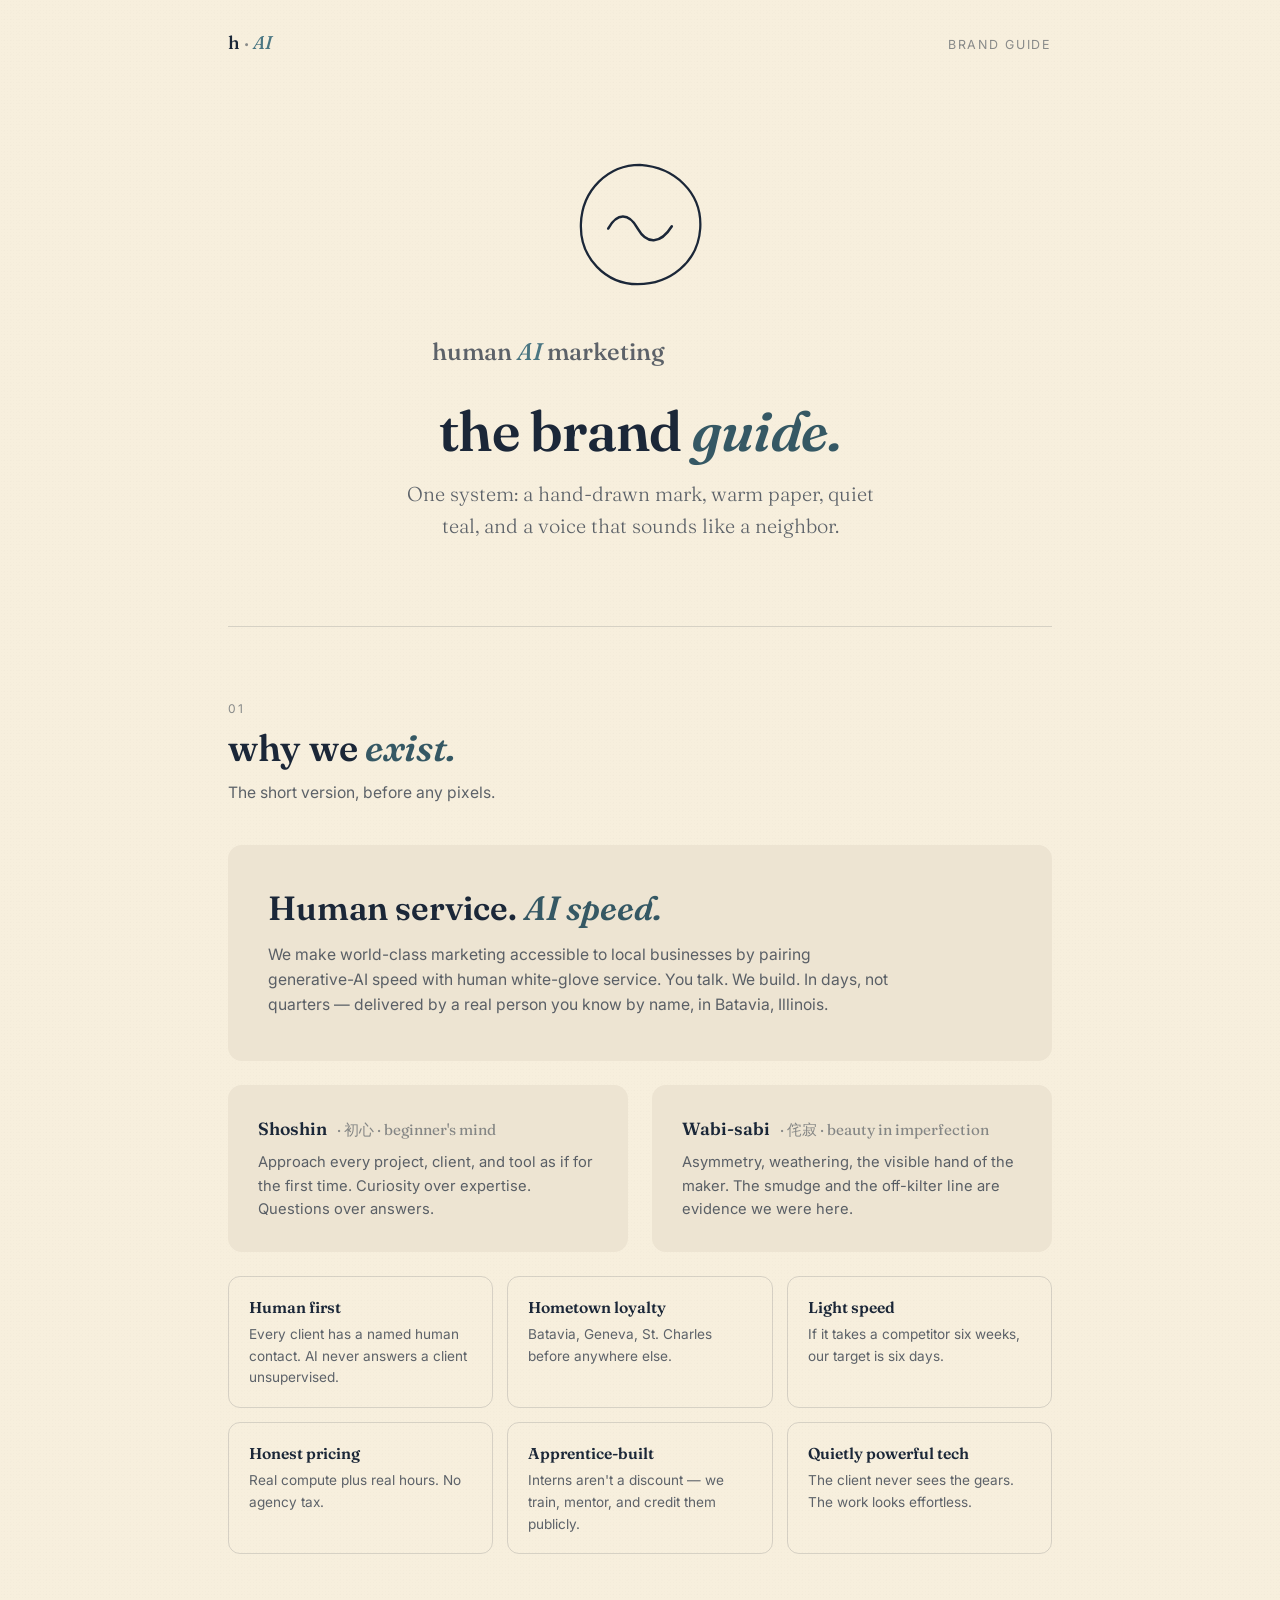
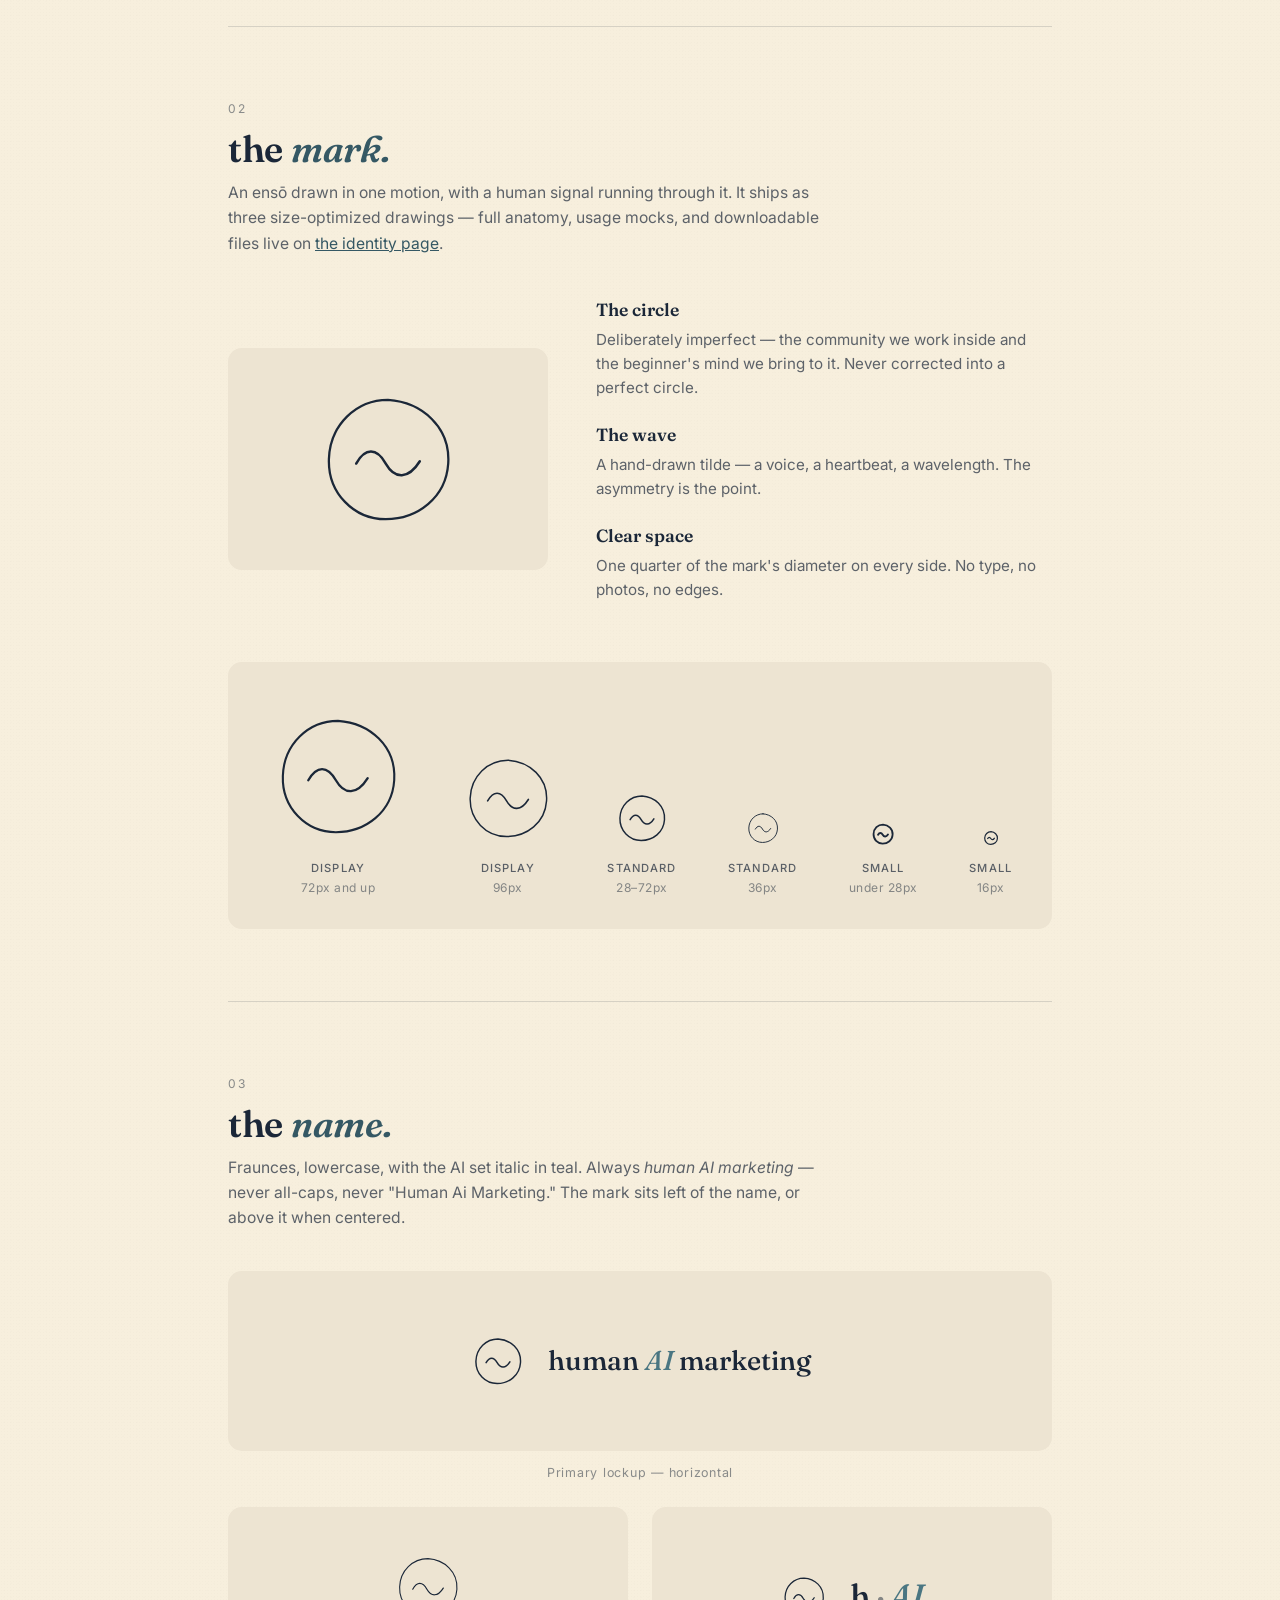
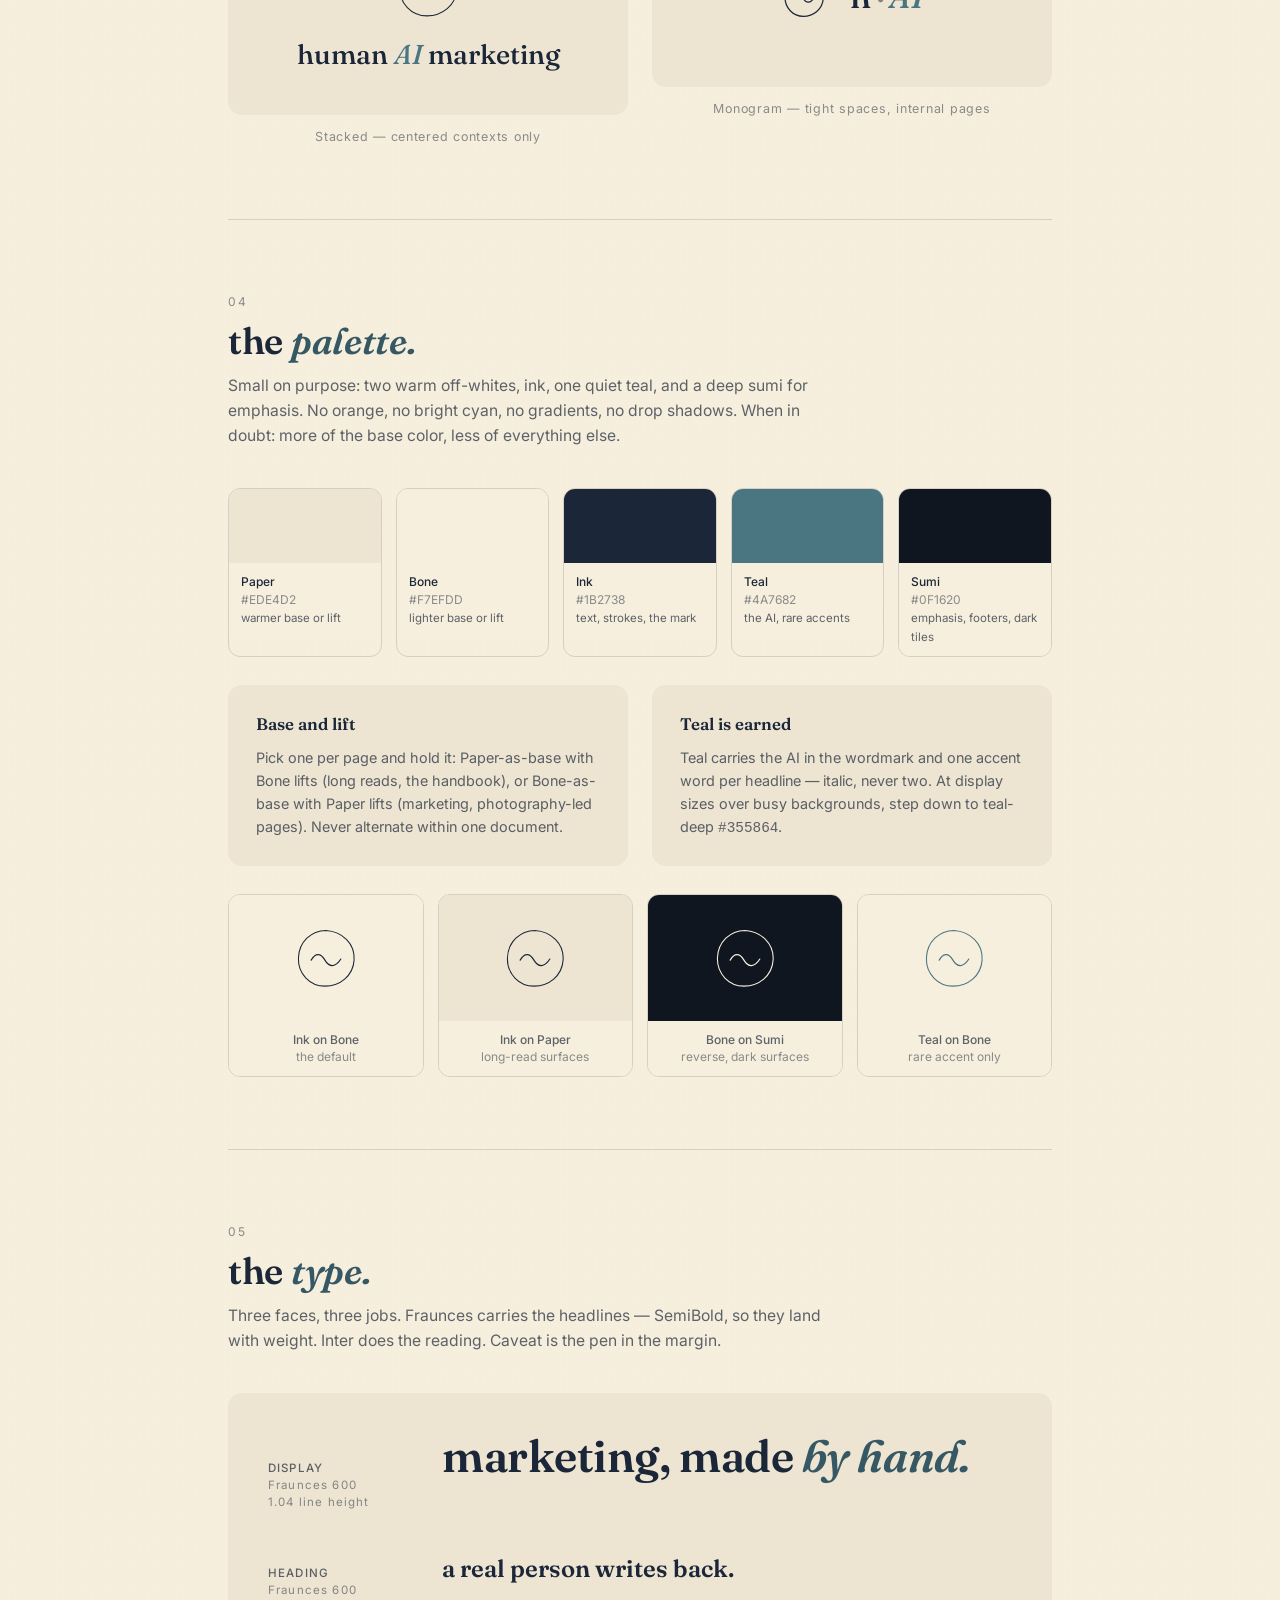
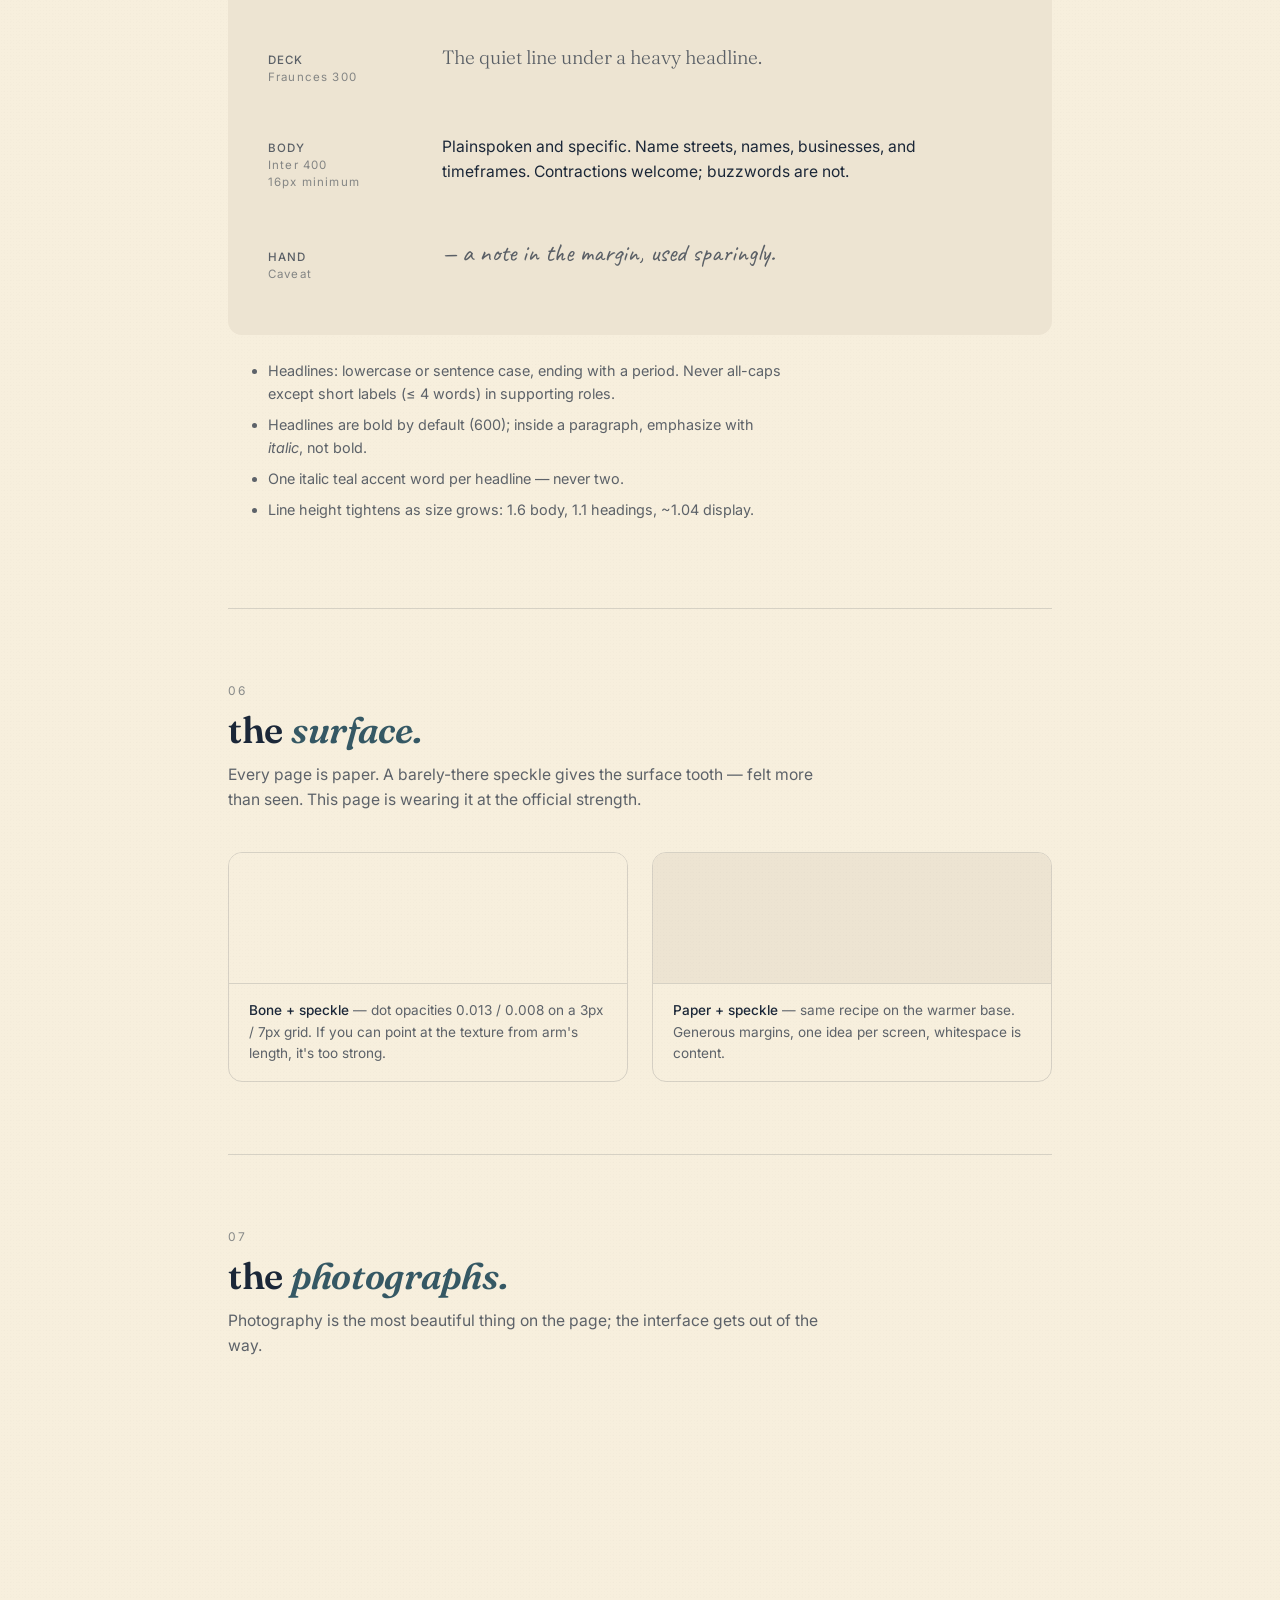
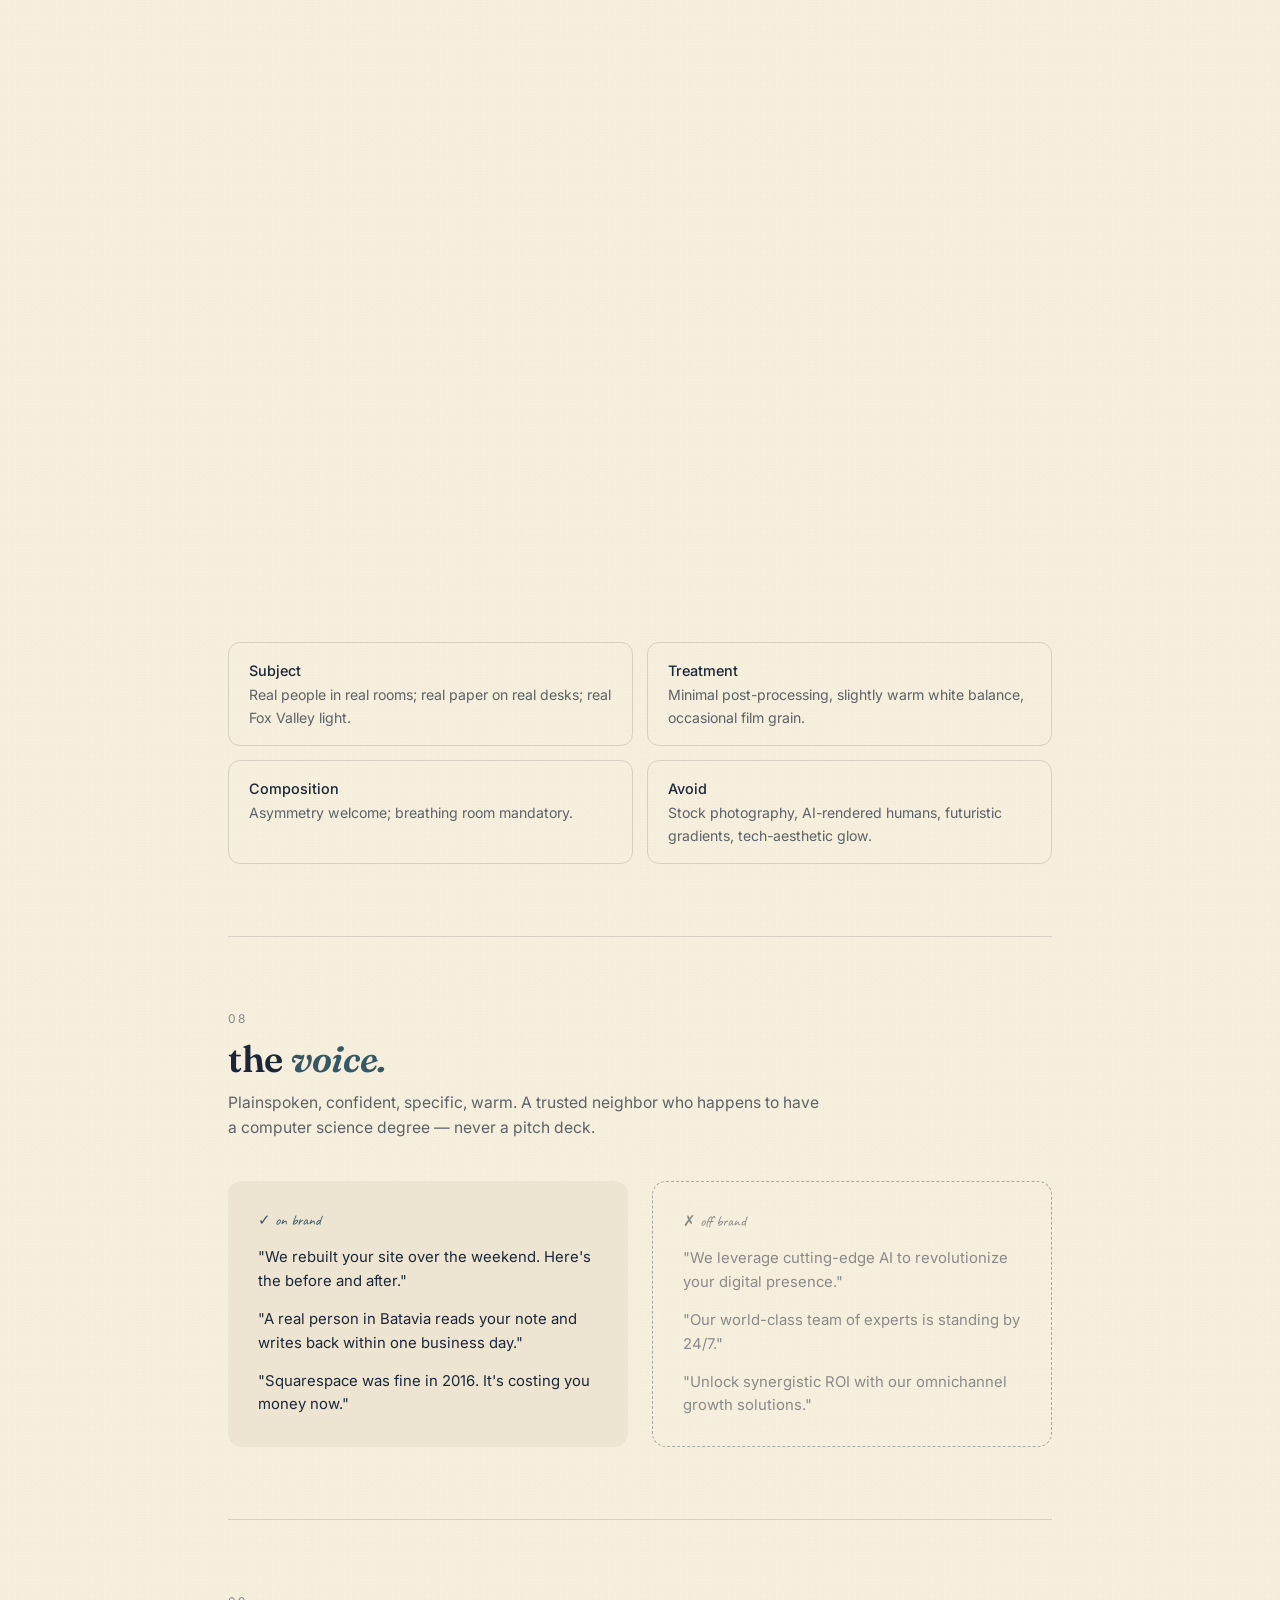
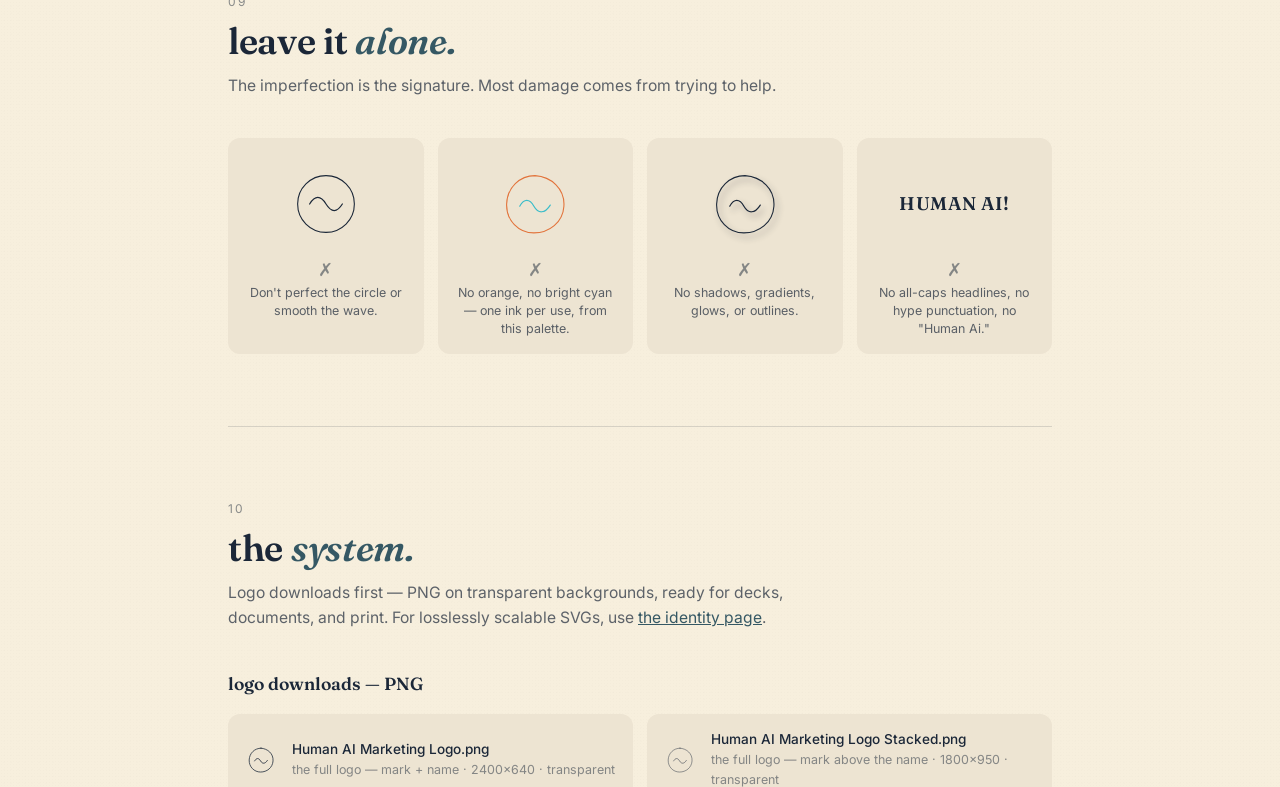
==== commit 18d63833: "Name logo downloads 'Human AI Marketing …' and lead with the full logo Downloads now save with the a" ====
--- a/brand/web/brand/index.html
+++ b/brand/web/brand/index.html
@@ -699,23 +699,23 @@
 
       <h3 class="subhead">logo downloads — PNG</h3>
       <div class="pages">
-        <a class="page-link" href="https://res.cloudinary.com/dsbllwpbh/image/upload/fl_attachment:human-ai-marketing-logo-horizontal/brand/logo/ham-lockup-horizontal.png" download>
+        <a class="page-link" href="https://res.cloudinary.com/dsbllwpbh/image/upload/fl_attachment:Human%20AI%20Marketing%20Logo/brand/logo/ham-lockup-horizontal.png" download>
           <svg role="img" aria-hidden="true"><use href="#mark-standard"/></svg>
-          <span class="page-link__meta"><strong>Primary lockup — horizontal</strong><span>mark + wordmark · 2400×640 · transparent</span></span>
-        </a>
-        <a class="page-link" href="https://res.cloudinary.com/dsbllwpbh/image/upload/fl_attachment:human-ai-marketing-logo-stacked/brand/logo/ham-lockup-stacked.png" download>
+          <span class="page-link__meta"><strong>Human AI Marketing Logo.png</strong><span>the full logo — mark + name · 2400×640 · transparent</span></span>
+        </a>
+        <a class="page-link" href="https://res.cloudinary.com/dsbllwpbh/image/upload/fl_attachment:Human%20AI%20Marketing%20Logo%20Stacked/brand/logo/ham-lockup-stacked.png" download>
           <svg role="img" aria-hidden="true"><use href="#mark-display"/></svg>
-          <span class="page-link__meta"><strong>Stacked lockup</strong><span>mark above wordmark · 1800×950 · transparent</span></span>
-        </a>
-        <a class="page-link" href="https://res.cloudinary.com/dsbllwpbh/image/upload/fl_attachment:human-ai-marketing-mark/brand/logo/ham-mark.png" download>
+          <span class="page-link__meta"><strong>Human AI Marketing Logo Stacked.png</strong><span>the full logo — mark above the name · 1800×950 · transparent</span></span>
+        </a>
+        <a class="page-link" href="https://res.cloudinary.com/dsbllwpbh/image/upload/fl_attachment:Human%20AI%20Marketing%20Mark/brand/logo/ham-mark.png" download>
           <svg role="img" aria-hidden="true"><use href="#mark-display"/></svg>
-          <span class="page-link__meta"><strong>The mark — ink</strong><span>1024×1024 · transparent</span></span>
-        </a>
-        <a class="page-link" href="https://res.cloudinary.com/dsbllwpbh/image/upload/fl_attachment:human-ai-marketing-mark-reverse/brand/logo/ham-mark-reverse.png" download>
+          <span class="page-link__meta"><strong>Human AI Marketing Mark.png</strong><span>mark only, no name · 1024×1024 · transparent</span></span>
+        </a>
+        <a class="page-link" href="https://res.cloudinary.com/dsbllwpbh/image/upload/fl_attachment:Human%20AI%20Marketing%20Mark%20Reverse/brand/logo/ham-mark-reverse.png" download>
           <svg role="img" aria-hidden="true" style="background: var(--sumi); border-radius: 8px; color: var(--bone); padding: 3px; width: 24px; height: 24px;"><use href="#mark-display"/></svg>
-          <span class="page-link__meta"><strong>The mark — reverse</strong><span>bone strokes for dark surfaces · 1024×1024 · transparent</span></span>
-        </a>
-        <a class="page-link" href="https://res.cloudinary.com/dsbllwpbh/image/upload/fl_attachment:human-ai-marketing-app-icon/brand/logo/ham-app-icon.png" download>
+          <span class="page-link__meta"><strong>Human AI Marketing Mark Reverse.png</strong><span>mark only, bone strokes for dark surfaces · 1024×1024</span></span>
+        </a>
+        <a class="page-link" href="https://res.cloudinary.com/dsbllwpbh/image/upload/fl_attachment:Human%20AI%20Marketing%20App%20Icon/brand/logo/ham-app-icon.png" download>
           <svg role="img" aria-hidden="true" viewBox="0 0 132 132" style="width: 28px; height: 28px;">
             <rect width="132" height="132" rx="30" fill="#0F1620"/>
             <g transform="translate(18.5 18.5) scale(0.72)" fill="none" stroke="#F7EFDD" stroke-linecap="round" stroke-linejoin="round">
@@ -723,7 +723,7 @@
               <path d="M 38 70 C 46 56, 56 56, 64 70 C 72 84, 84 84, 94 68" stroke-width="4.9"/>
             </g>
           </svg>
-          <span class="page-link__meta"><strong>App icon</strong><span>sumi tile · 1024×1024</span></span>
+          <span class="page-link__meta"><strong>Human AI Marketing App Icon.png</strong><span>sumi tile · 1024×1024</span></span>
         </a>
       </div>
 
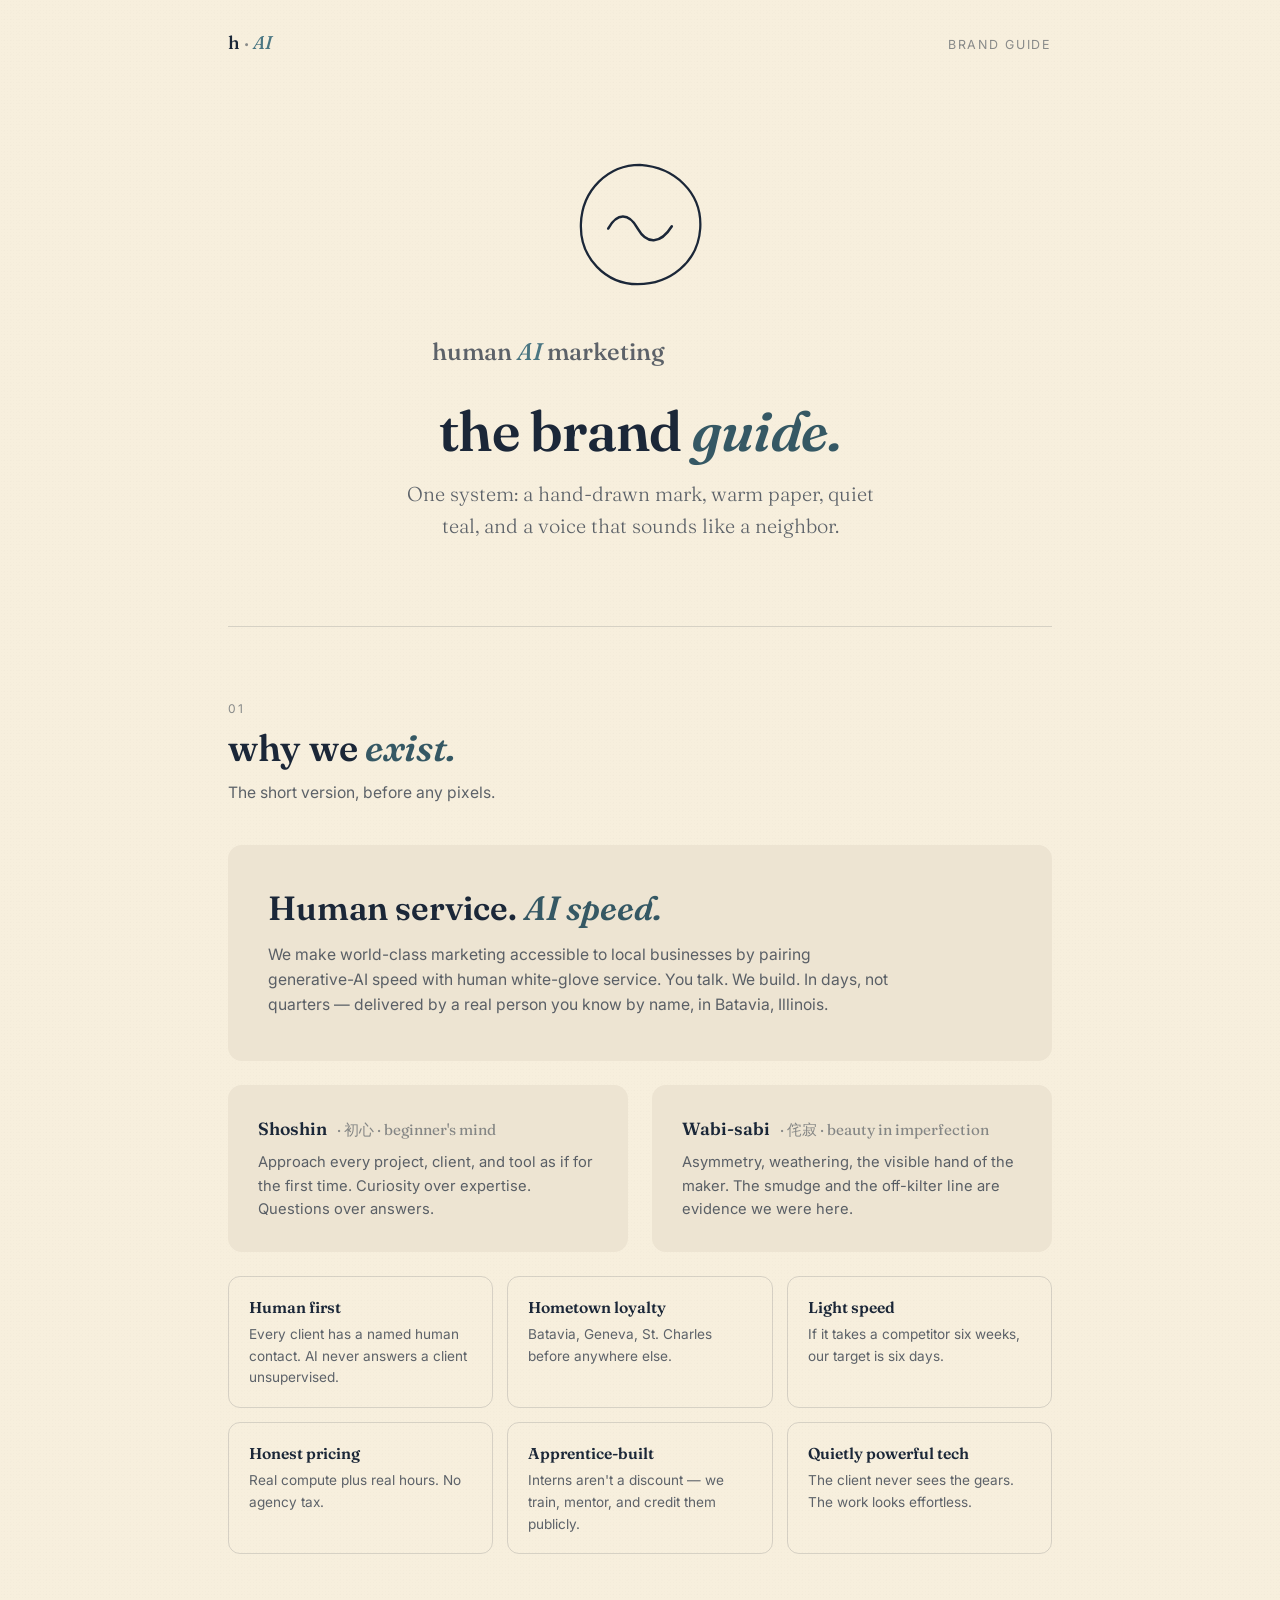
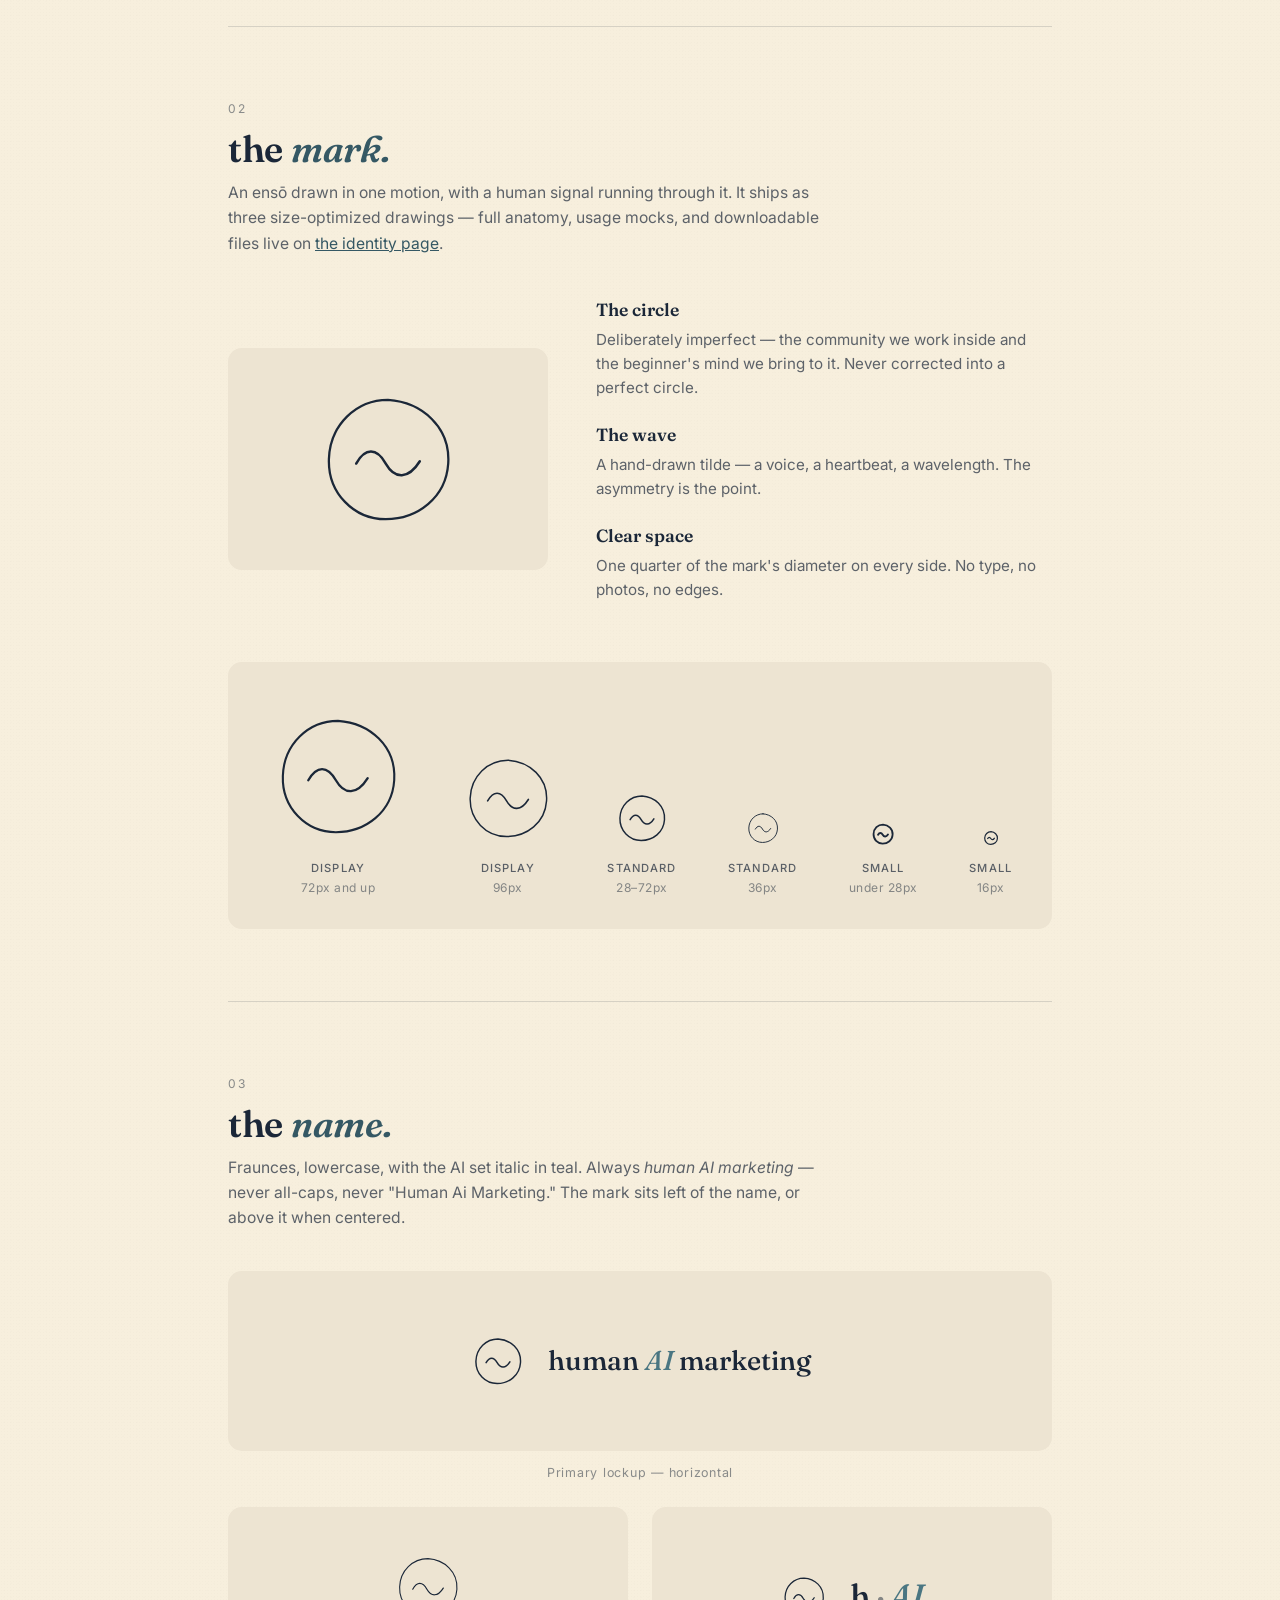
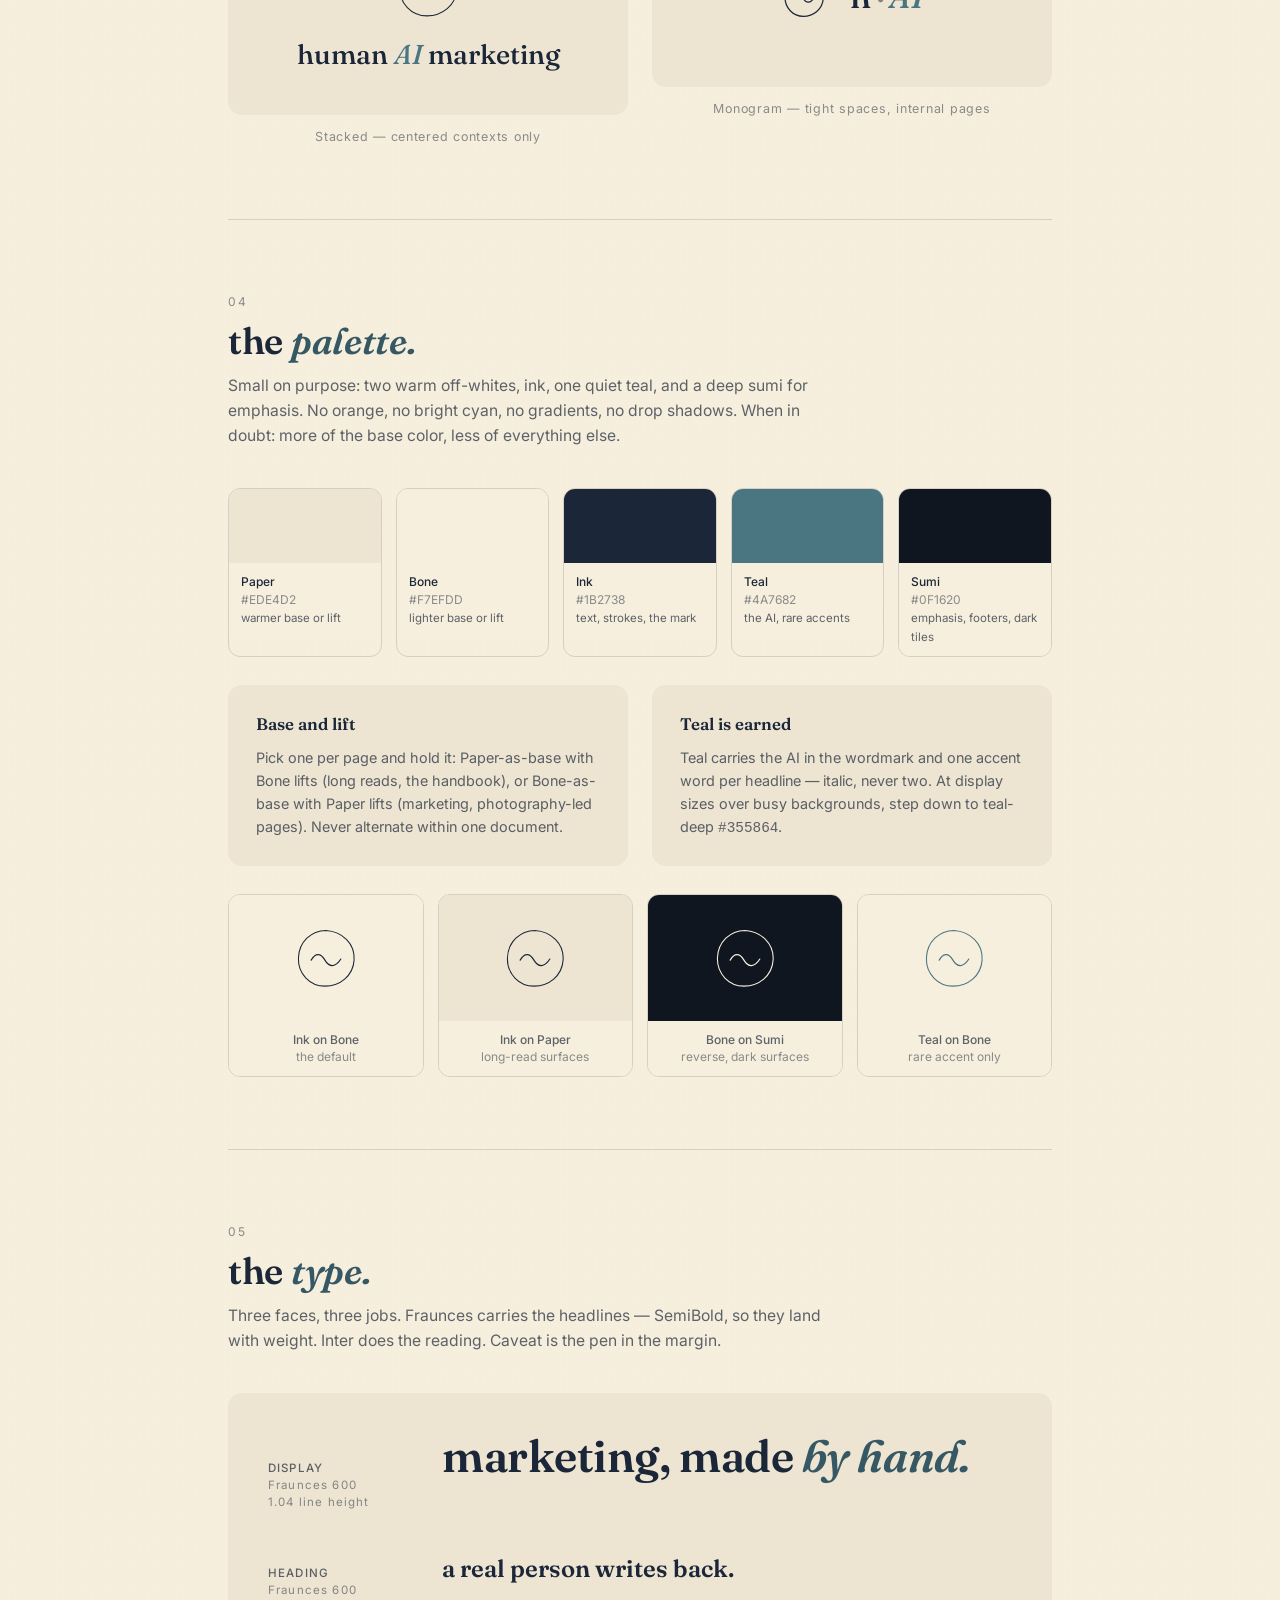
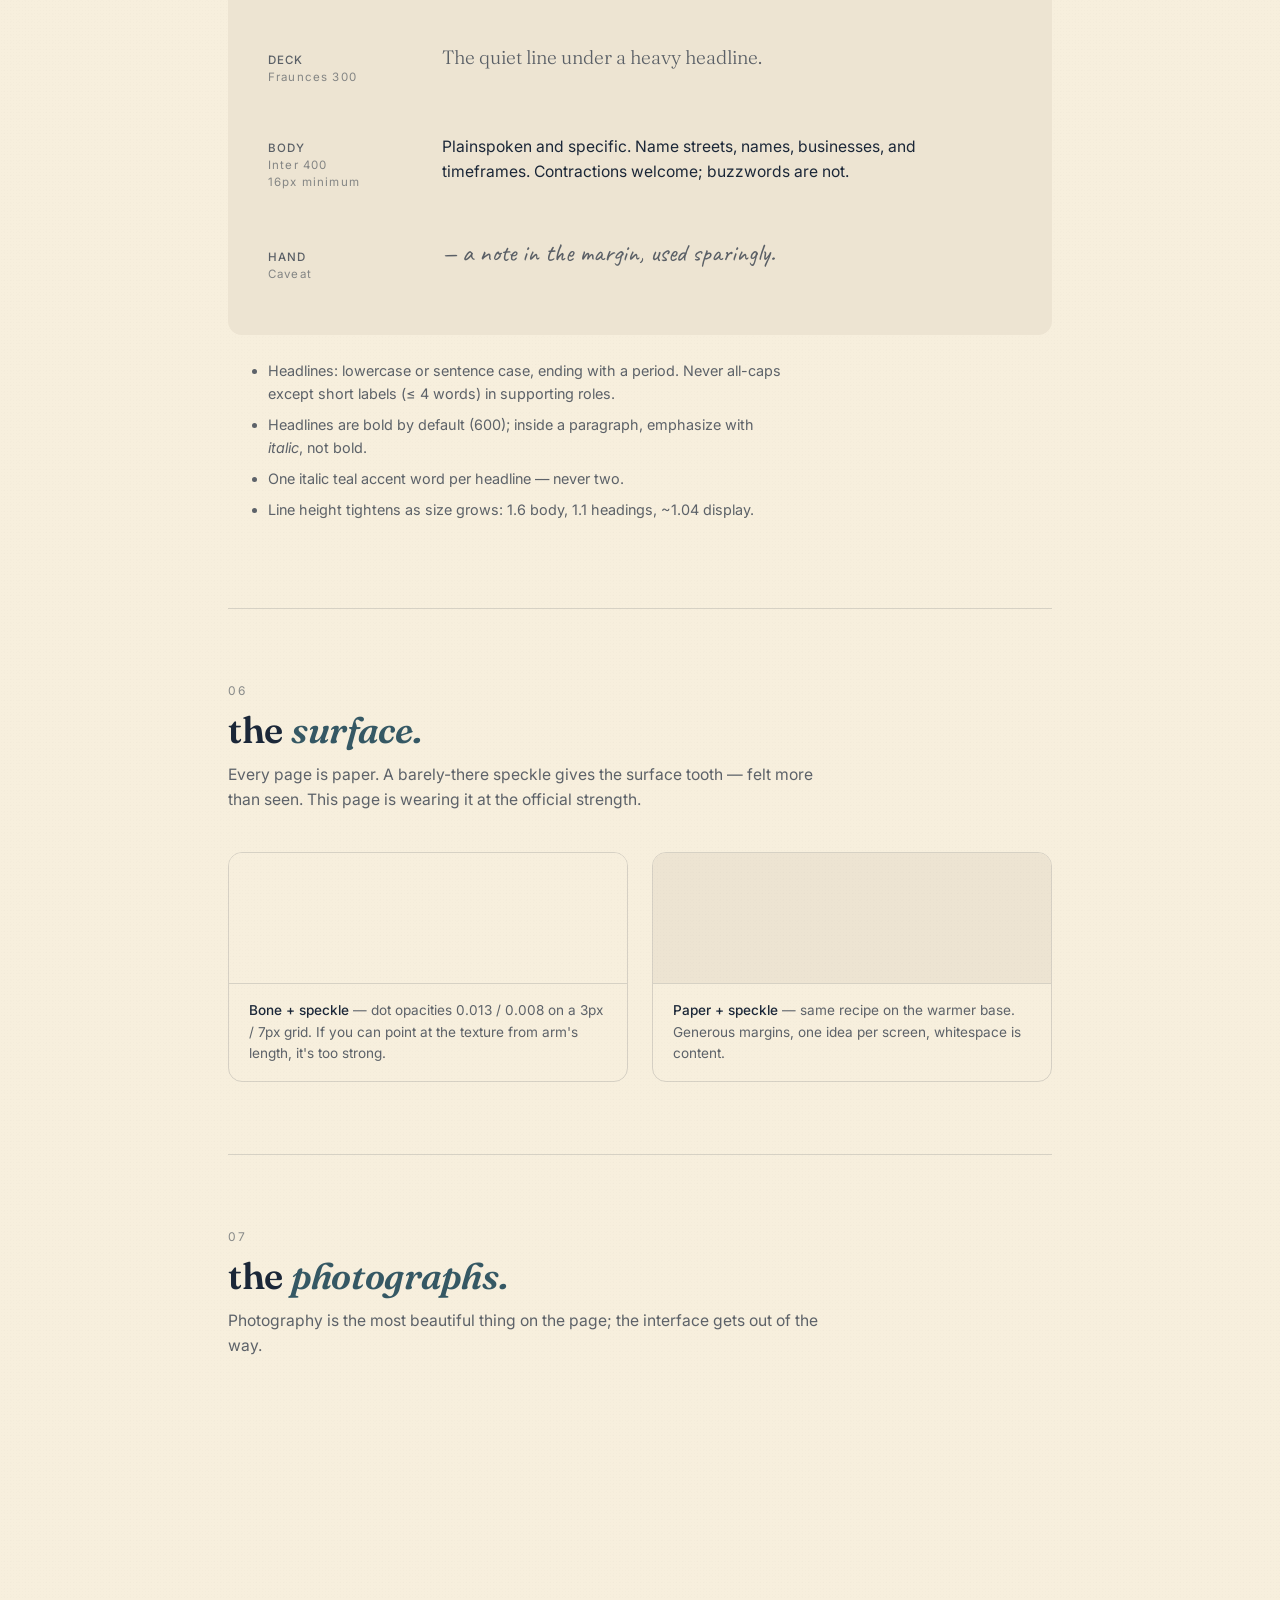
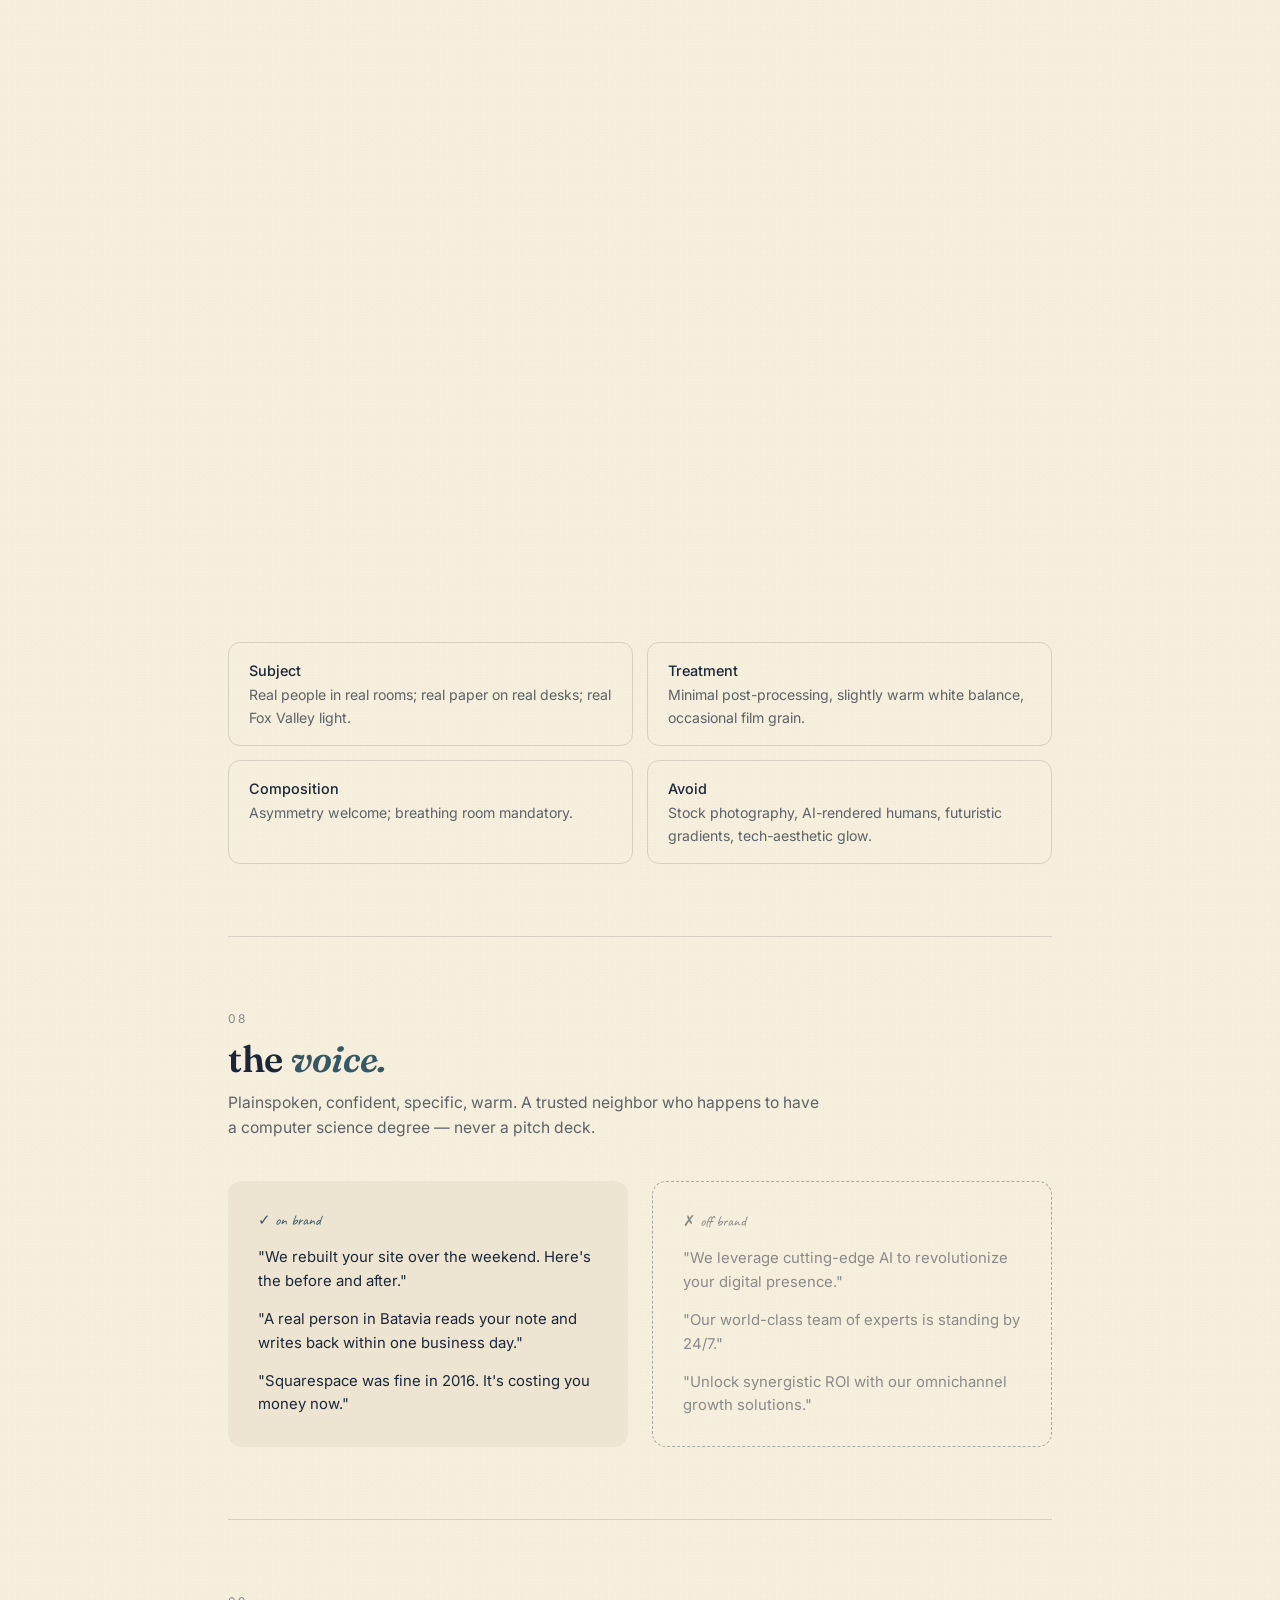
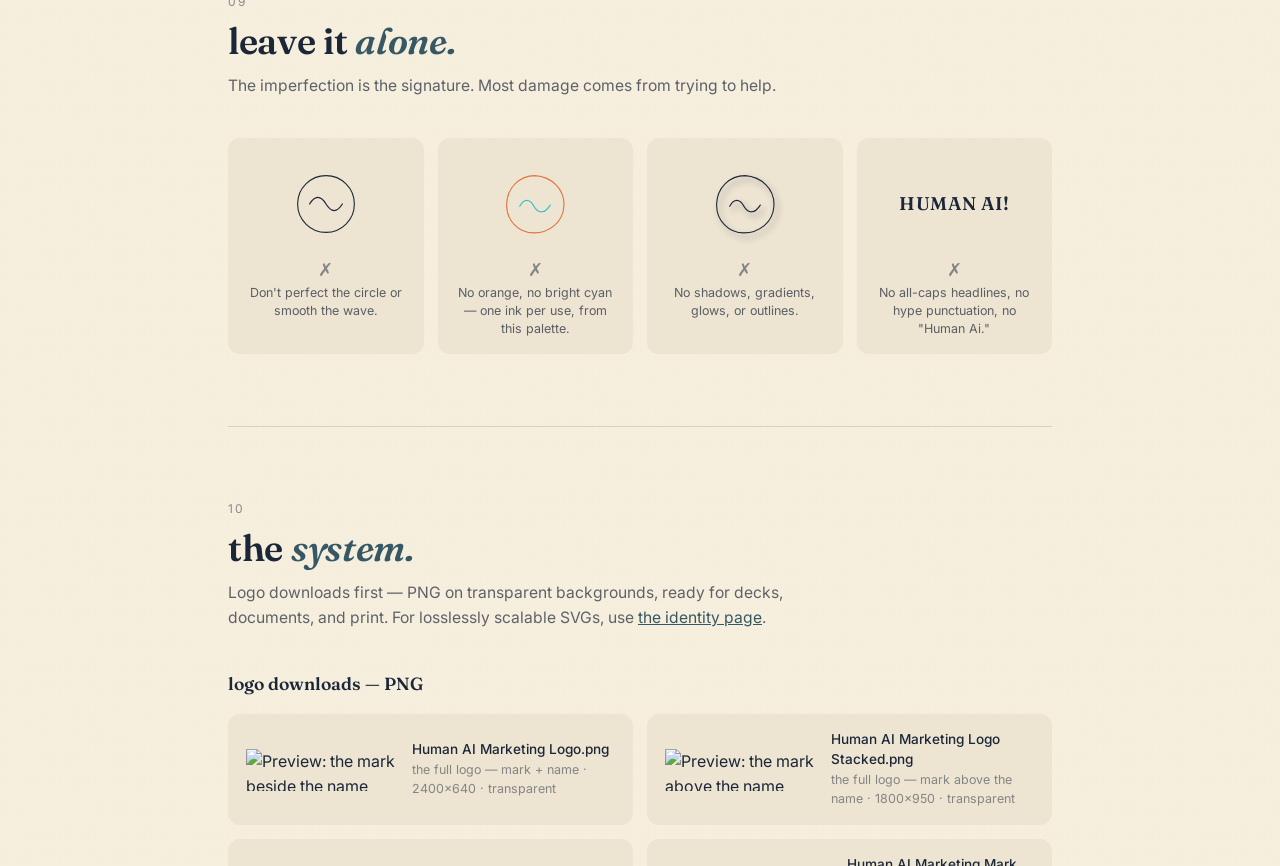
==== commit c88beda2: "Preview the actual file contents on logo download rows Each PNG download row now shows a live Cloudi" ====
--- a/brand/web/brand/index.html
+++ b/brand/web/brand/index.html
@@ -334,6 +334,9 @@
     }
     .page-link:hover { background: #E7DCC6; }
     .page-link svg { width: 30px; height: 30px; flex: none; color: var(--ink); }
+    .page-link img { max-height: 42px; max-width: 150px; width: auto; height: auto; flex: none; }
+    .page-link .thumb-dark { background: var(--sumi); border-radius: 8px; padding: 6px 8px; display: grid; place-items: center; flex: none; }
+    .page-link .thumb-dark img { max-height: 30px; }
     .page-link__meta { font-size: 0.85rem; line-height: 1.45; }
     .page-link__meta strong { display: block; font-weight: 500; }
     .page-link__meta span { color: var(--ink-50); font-size: 0.78rem; }
@@ -700,29 +703,23 @@
       <h3 class="subhead">logo downloads — PNG</h3>
       <div class="pages">
         <a class="page-link" href="https://res.cloudinary.com/dsbllwpbh/image/upload/fl_attachment:Human%20AI%20Marketing%20Logo/brand/logo/ham-lockup-horizontal.png" download>
-          <svg role="img" aria-hidden="true"><use href="#mark-standard"/></svg>
+          <img src="https://res.cloudinary.com/dsbllwpbh/image/upload/f_auto,q_auto,h_84,c_limit/brand/logo/ham-lockup-horizontal.png" alt="Preview: the mark beside the name" loading="lazy" />
           <span class="page-link__meta"><strong>Human AI Marketing Logo.png</strong><span>the full logo — mark + name · 2400×640 · transparent</span></span>
         </a>
         <a class="page-link" href="https://res.cloudinary.com/dsbllwpbh/image/upload/fl_attachment:Human%20AI%20Marketing%20Logo%20Stacked/brand/logo/ham-lockup-stacked.png" download>
-          <svg role="img" aria-hidden="true"><use href="#mark-display"/></svg>
+          <img src="https://res.cloudinary.com/dsbllwpbh/image/upload/f_auto,q_auto,h_84,c_limit/brand/logo/ham-lockup-stacked.png" alt="Preview: the mark above the name" loading="lazy" />
           <span class="page-link__meta"><strong>Human AI Marketing Logo Stacked.png</strong><span>the full logo — mark above the name · 1800×950 · transparent</span></span>
         </a>
         <a class="page-link" href="https://res.cloudinary.com/dsbllwpbh/image/upload/fl_attachment:Human%20AI%20Marketing%20Mark/brand/logo/ham-mark.png" download>
-          <svg role="img" aria-hidden="true"><use href="#mark-display"/></svg>
+          <img src="https://res.cloudinary.com/dsbllwpbh/image/upload/f_auto,q_auto,h_84,c_limit/brand/logo/ham-mark.png" alt="Preview: the mark alone" loading="lazy" />
           <span class="page-link__meta"><strong>Human AI Marketing Mark.png</strong><span>mark only, no name · 1024×1024 · transparent</span></span>
         </a>
         <a class="page-link" href="https://res.cloudinary.com/dsbllwpbh/image/upload/fl_attachment:Human%20AI%20Marketing%20Mark%20Reverse/brand/logo/ham-mark-reverse.png" download>
-          <svg role="img" aria-hidden="true" style="background: var(--sumi); border-radius: 8px; color: var(--bone); padding: 3px; width: 24px; height: 24px;"><use href="#mark-display"/></svg>
+          <span class="thumb-dark"><img src="https://res.cloudinary.com/dsbllwpbh/image/upload/f_auto,q_auto,h_84,c_limit/brand/logo/ham-mark-reverse.png" alt="Preview: bone mark on a dark tile" loading="lazy" /></span>
           <span class="page-link__meta"><strong>Human AI Marketing Mark Reverse.png</strong><span>mark only, bone strokes for dark surfaces · 1024×1024</span></span>
         </a>
         <a class="page-link" href="https://res.cloudinary.com/dsbllwpbh/image/upload/fl_attachment:Human%20AI%20Marketing%20App%20Icon/brand/logo/ham-app-icon.png" download>
-          <svg role="img" aria-hidden="true" viewBox="0 0 132 132" style="width: 28px; height: 28px;">
-            <rect width="132" height="132" rx="30" fill="#0F1620"/>
-            <g transform="translate(18.5 18.5) scale(0.72)" fill="none" stroke="#F7EFDD" stroke-linecap="round" stroke-linejoin="round">
-              <path d="M 66 14 C 96 16, 121 38, 119 70 C 117 100, 92 119, 64 119 C 36 119, 13 96, 14 66 C 15 36, 38 14, 66 14 Z" stroke-width="4.6"/>
-              <path d="M 38 70 C 46 56, 56 56, 64 70 C 72 84, 84 84, 94 68" stroke-width="4.9"/>
-            </g>
-          </svg>
+          <img src="https://res.cloudinary.com/dsbllwpbh/image/upload/f_auto,q_auto,h_84,c_limit/brand/logo/ham-app-icon.png" alt="Preview: app icon tile" loading="lazy" style="border-radius: 9px;" />
           <span class="page-link__meta"><strong>Human AI Marketing App Icon.png</strong><span>sumi tile · 1024×1024</span></span>
         </a>
       </div>
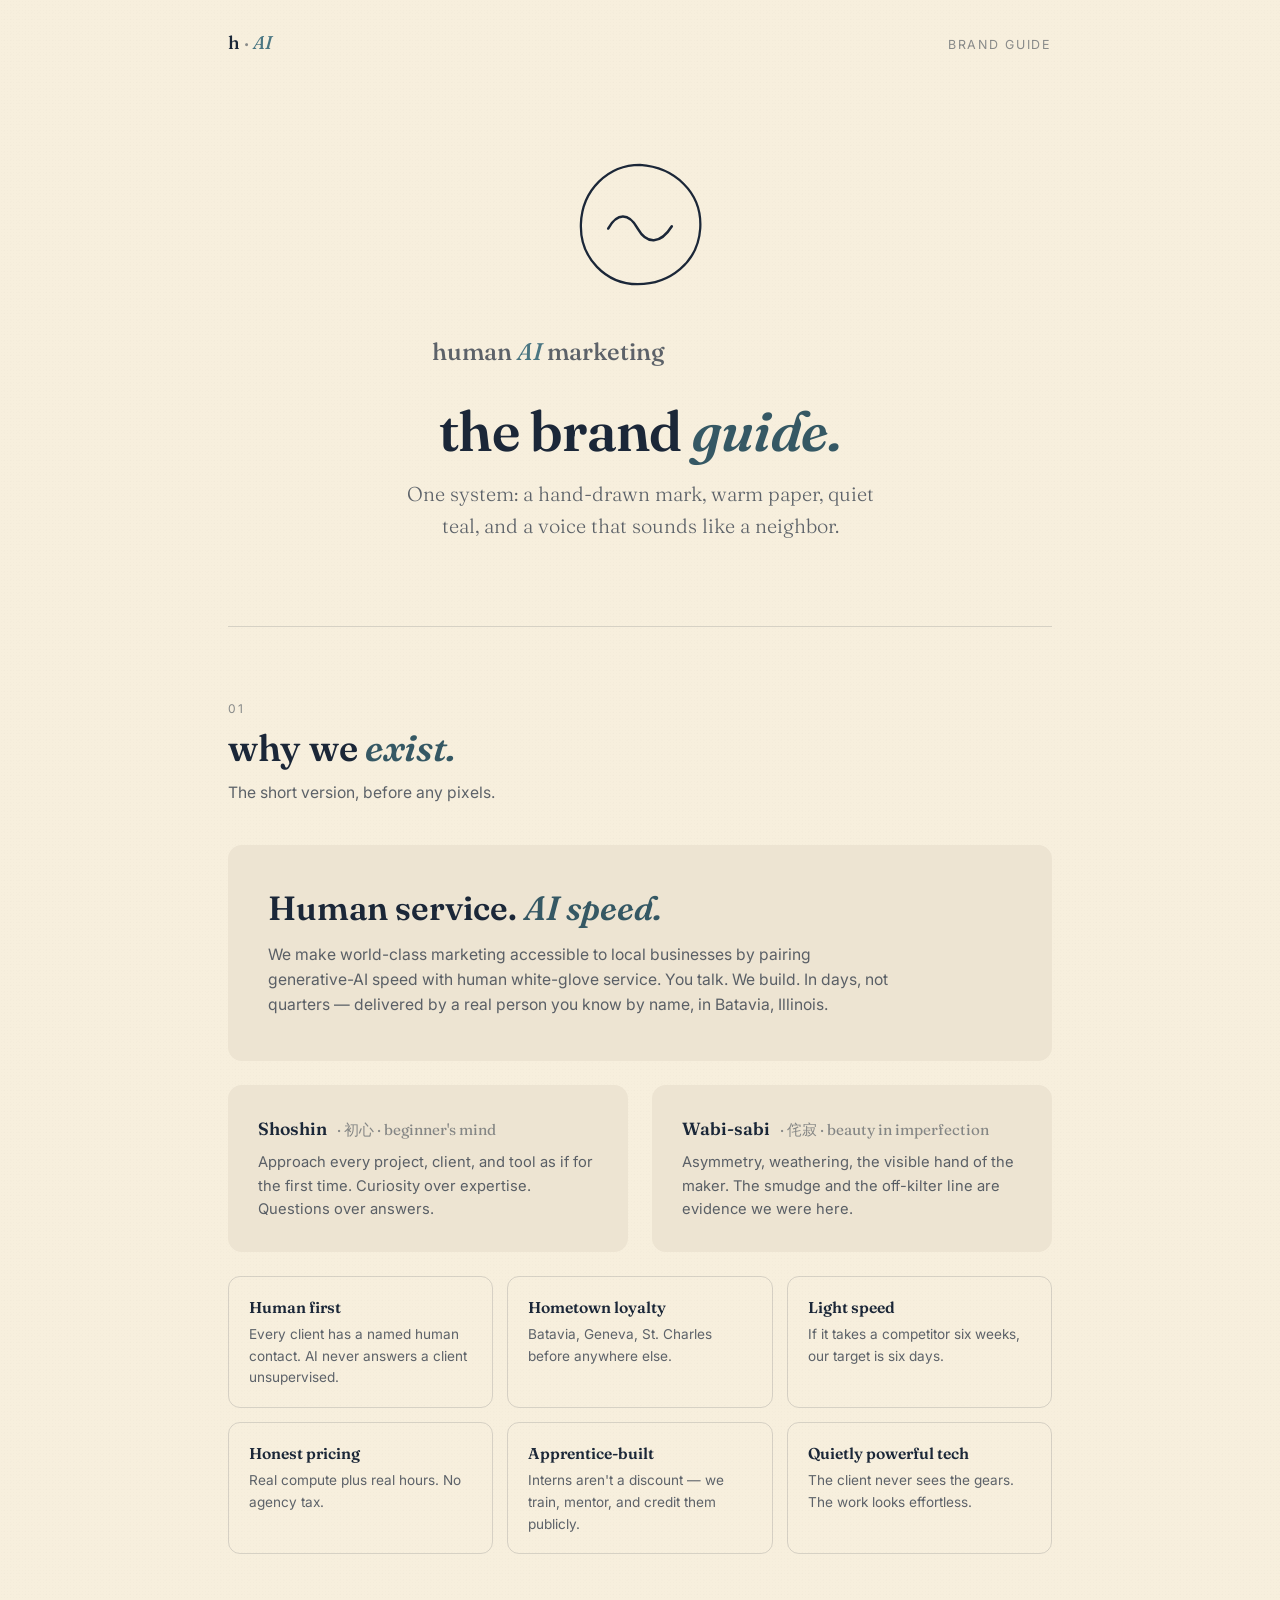
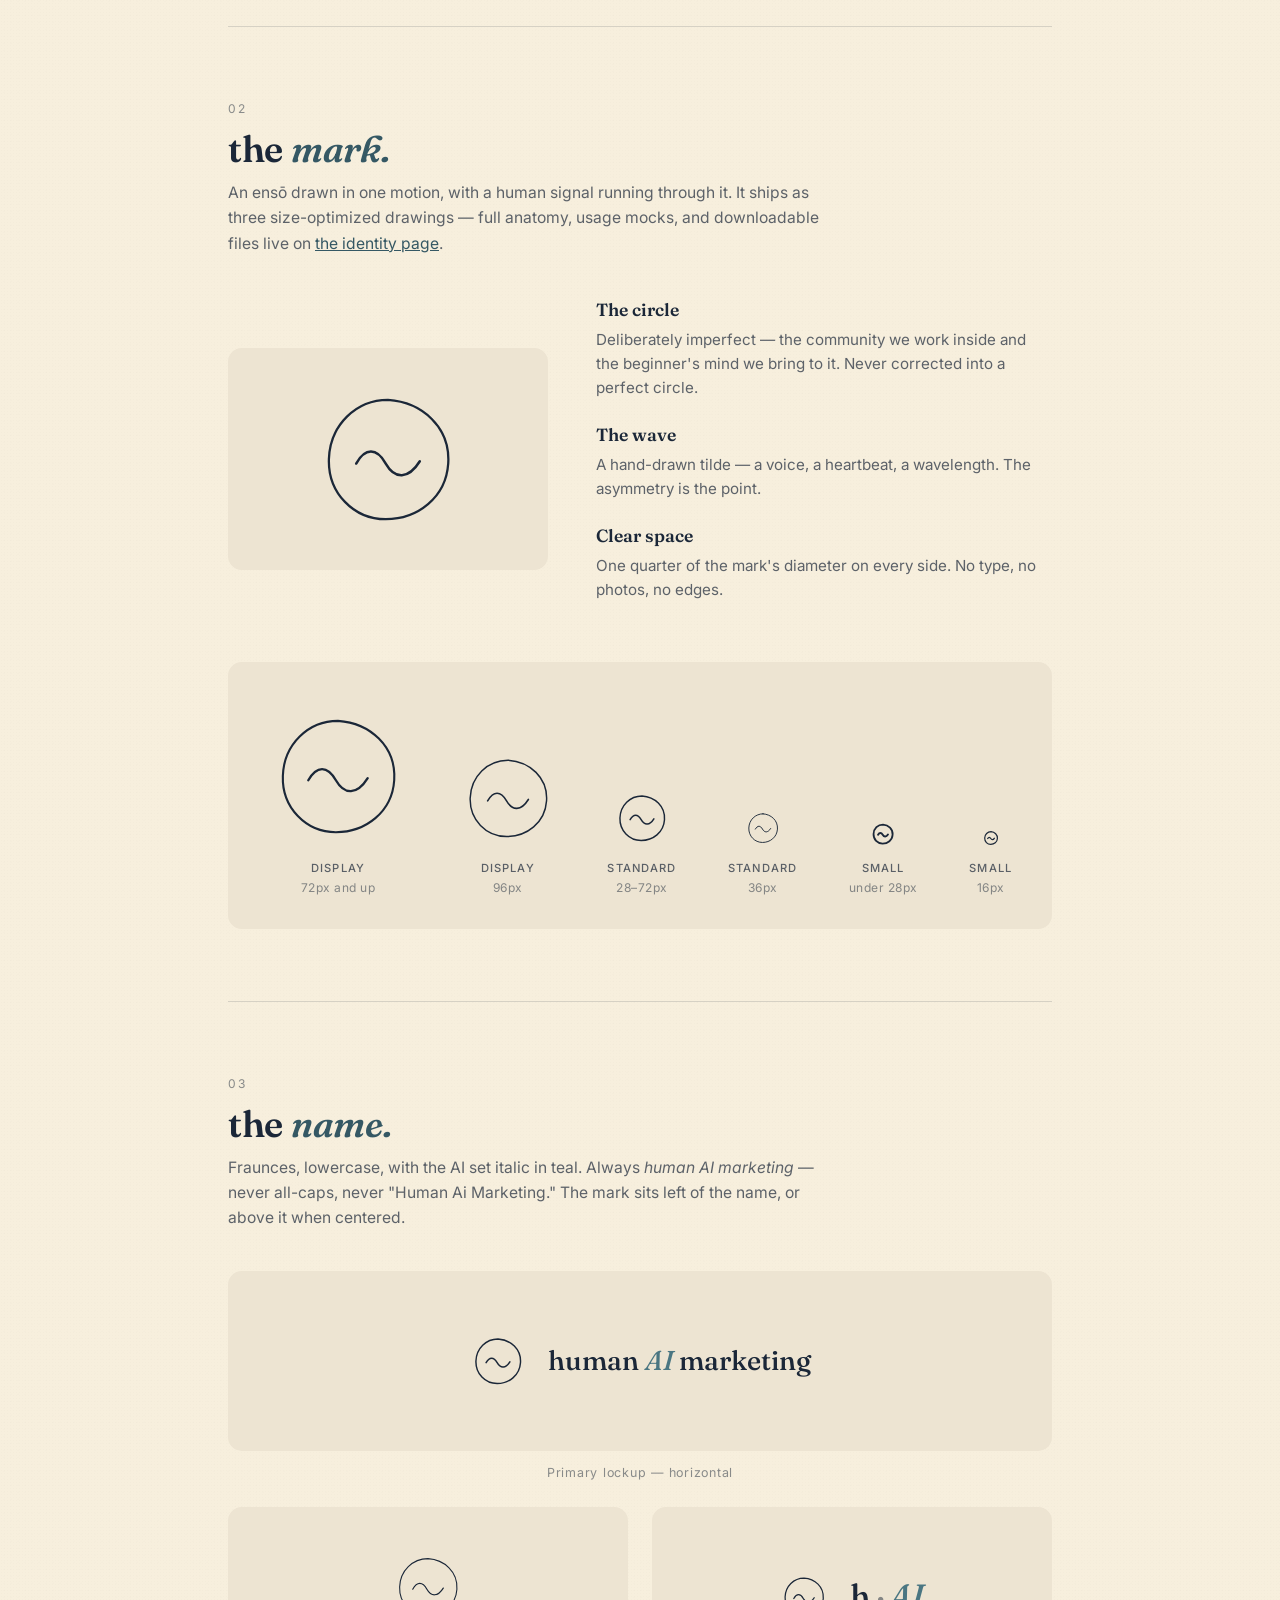
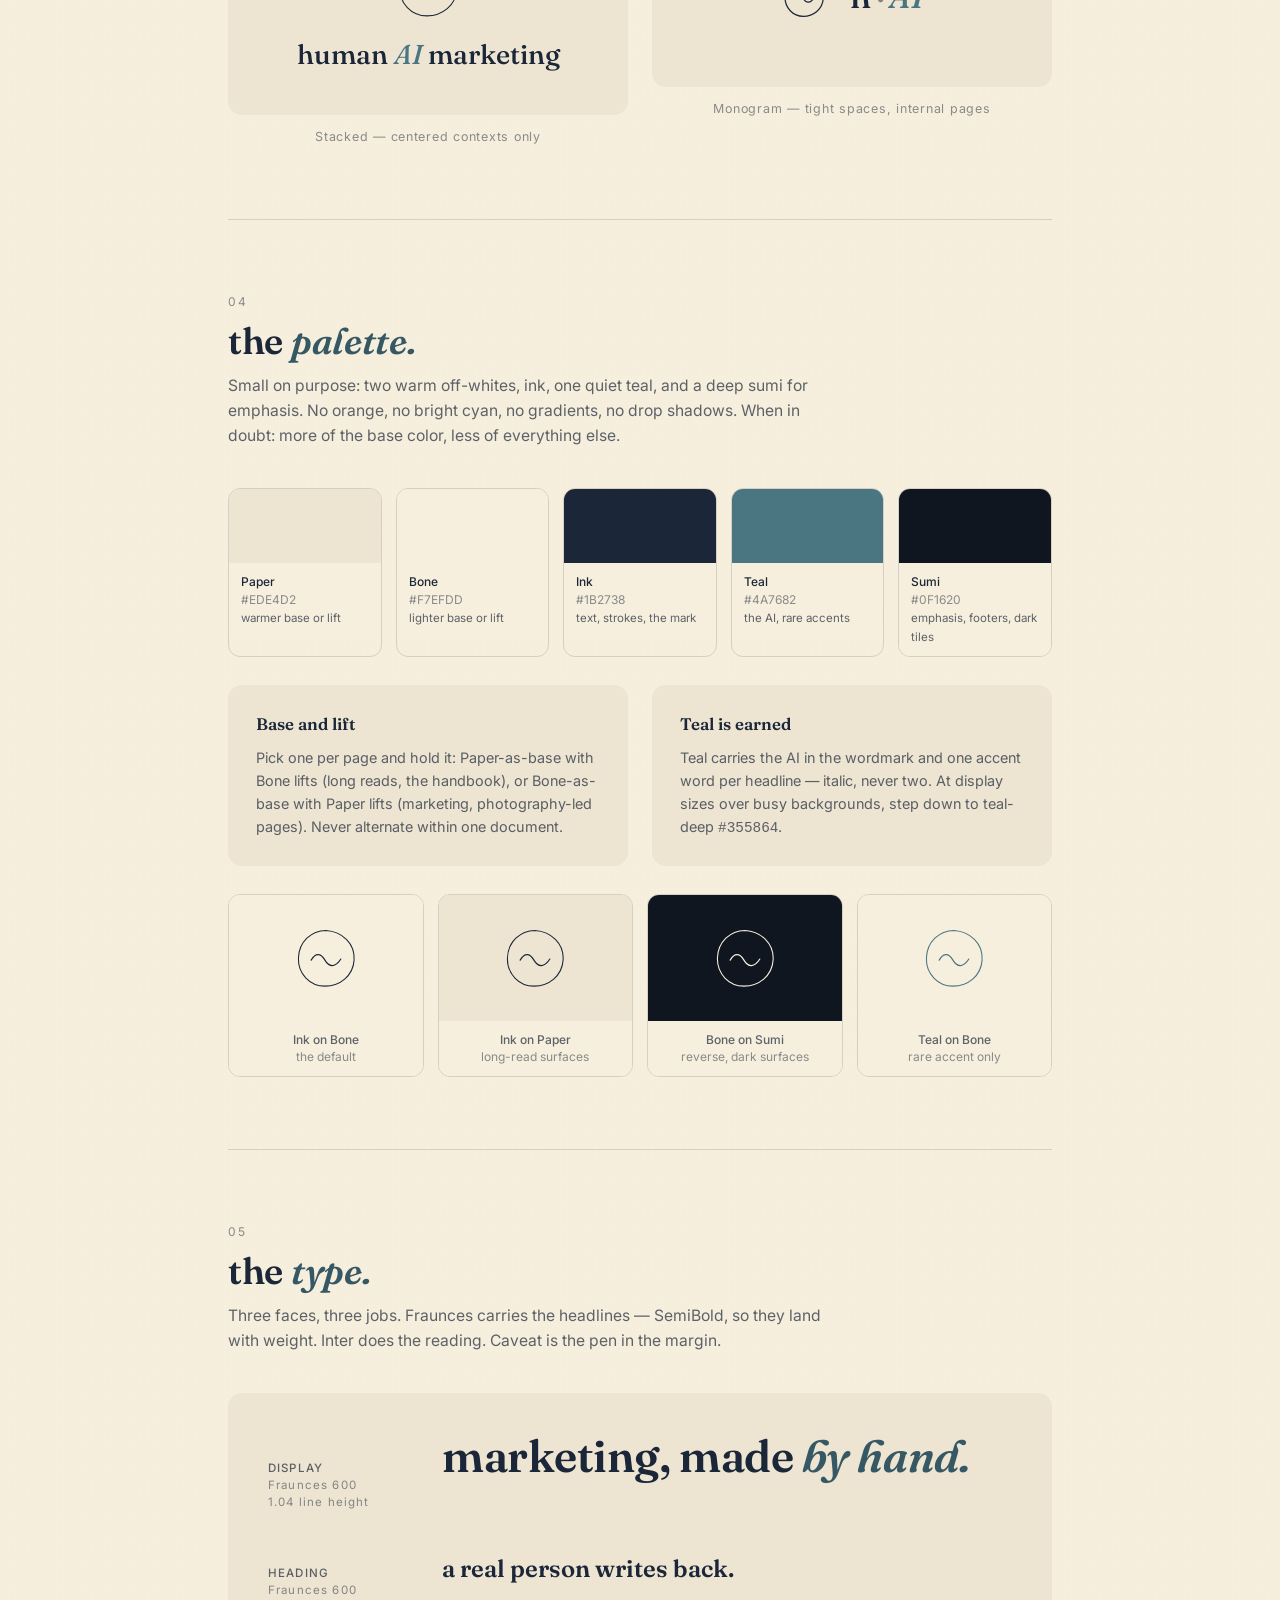
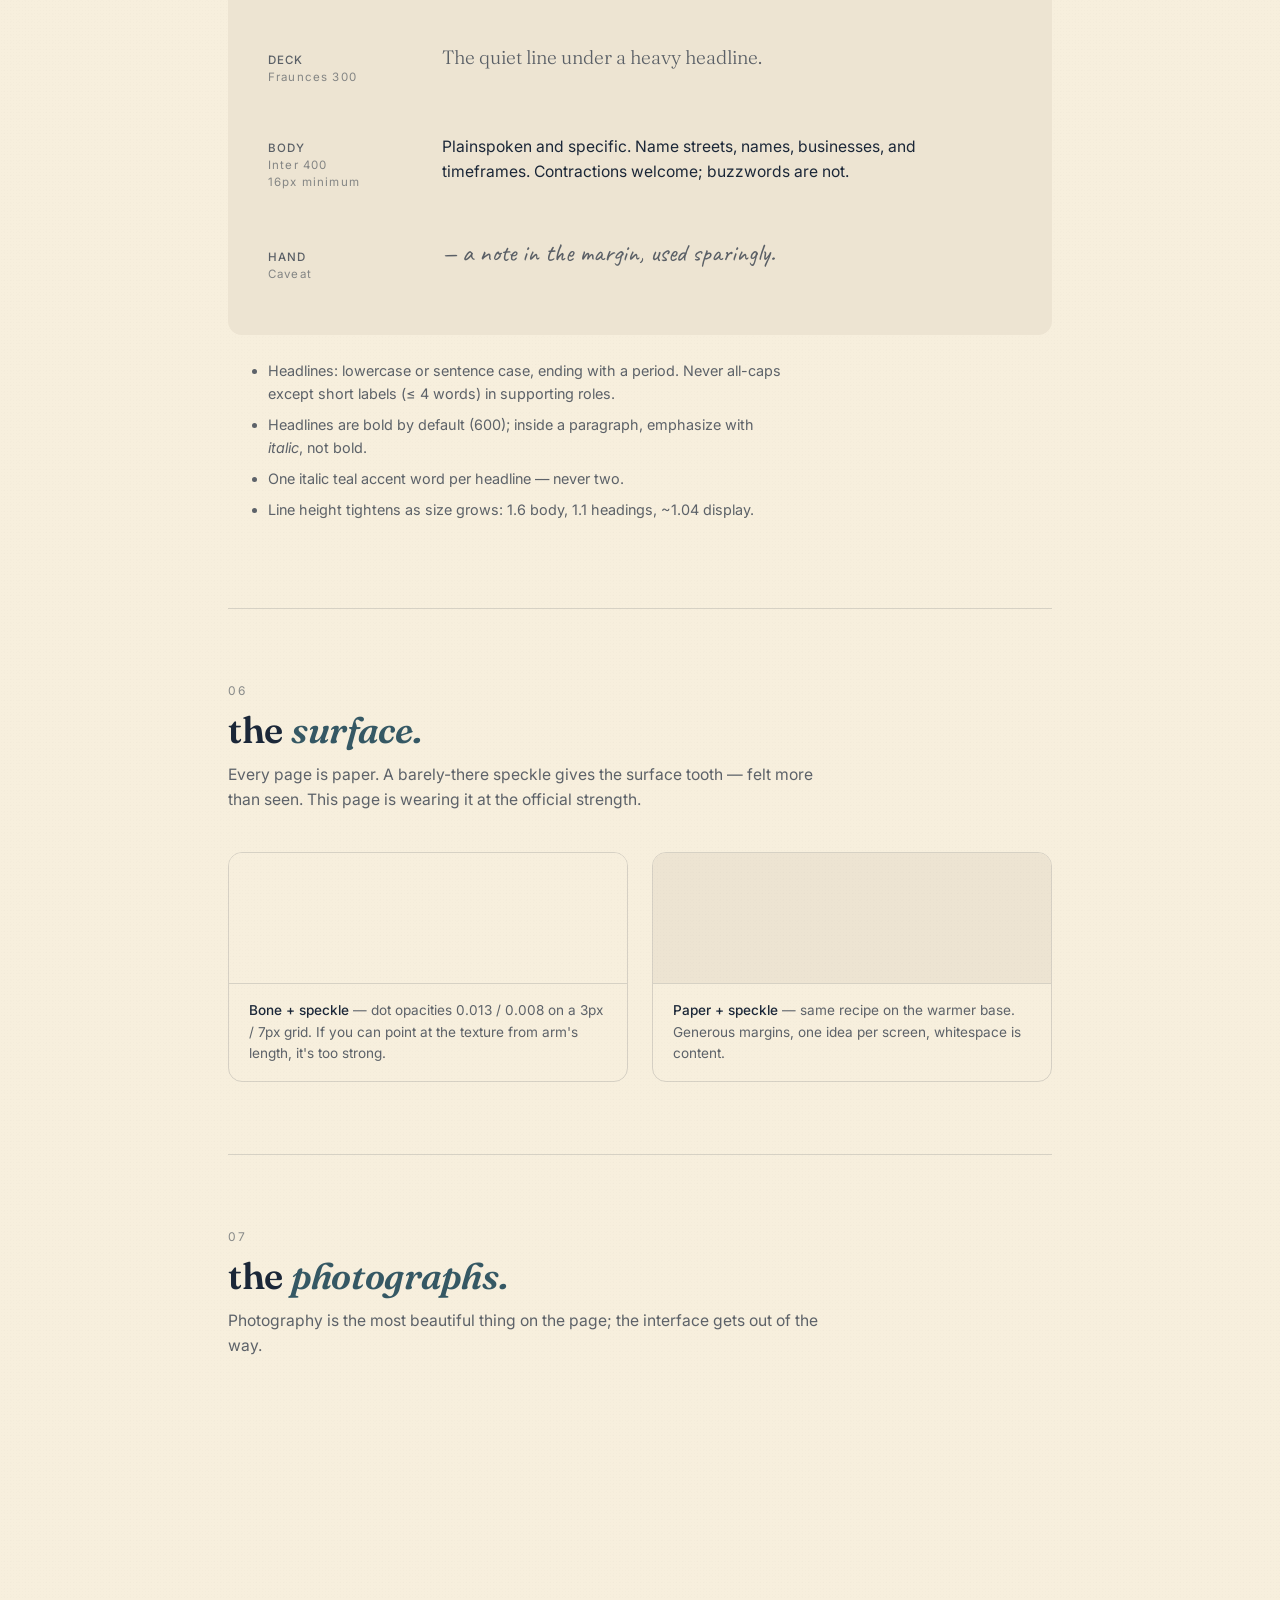
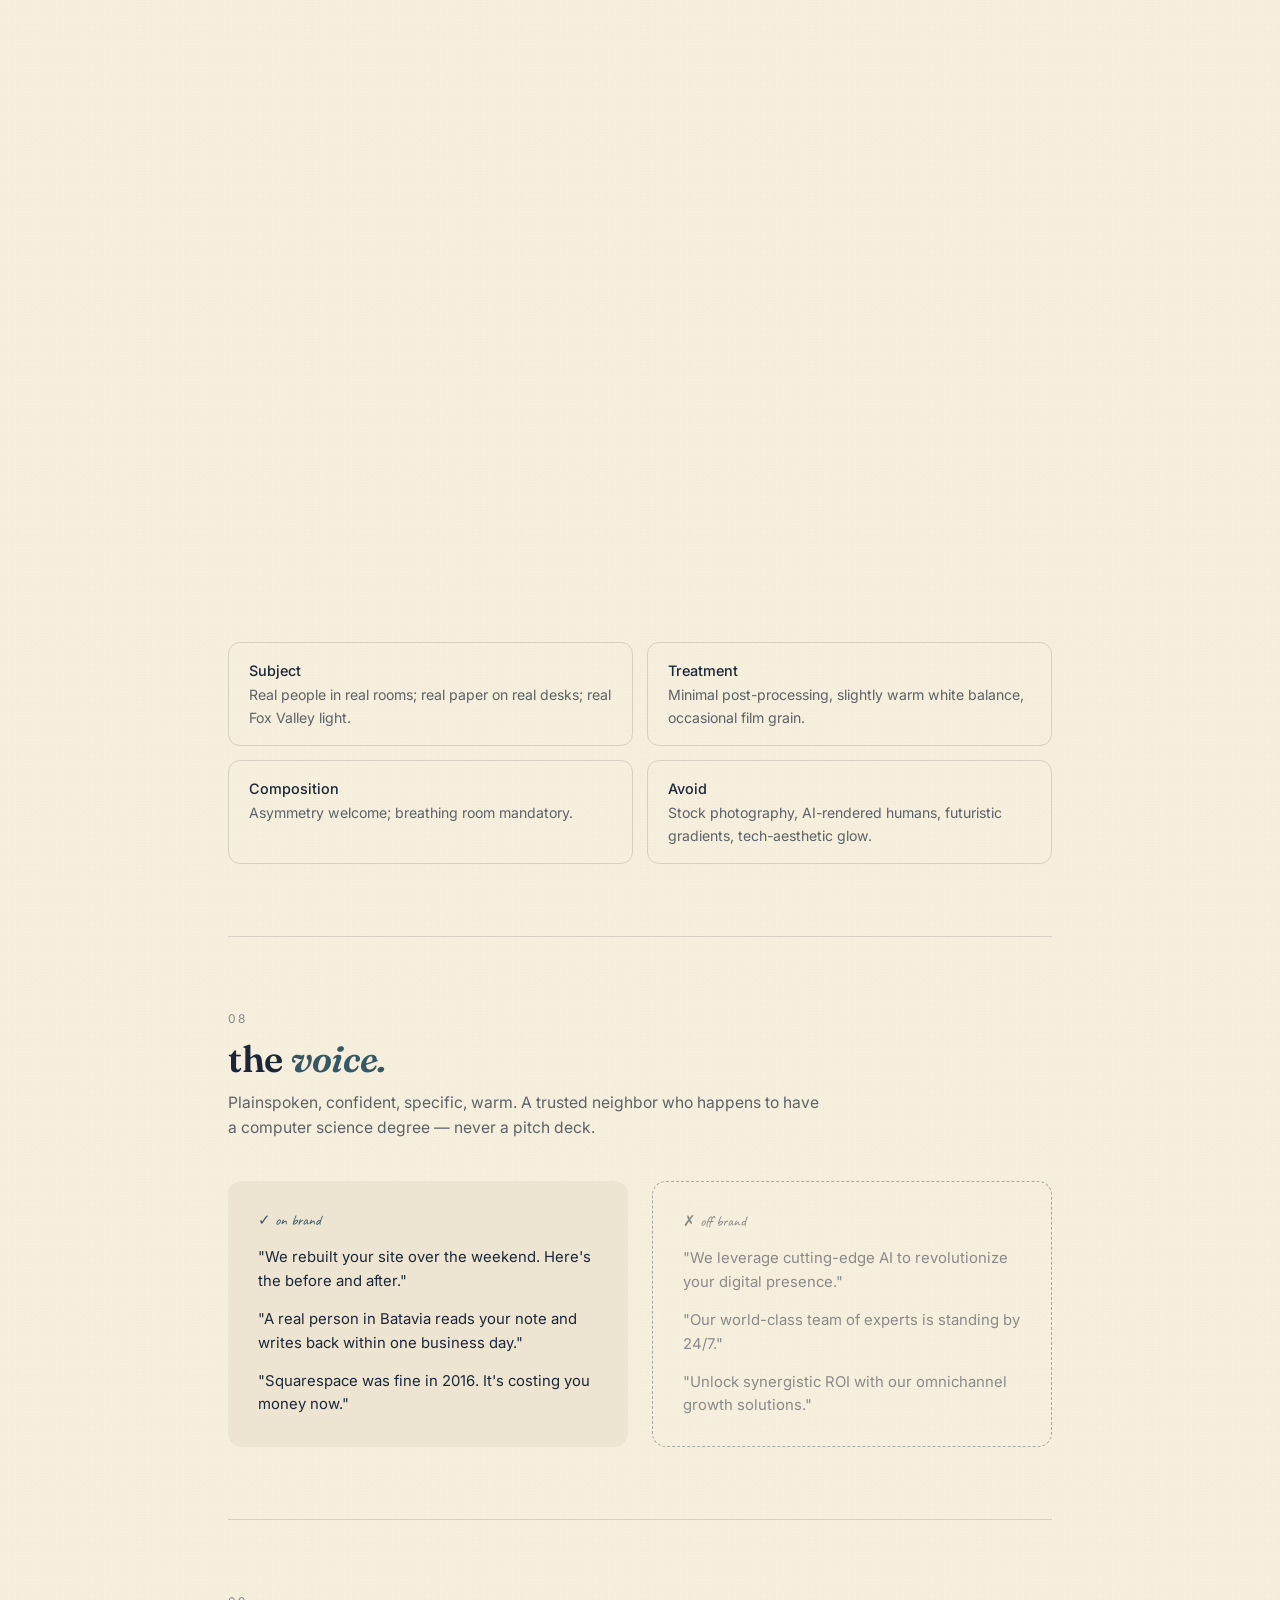
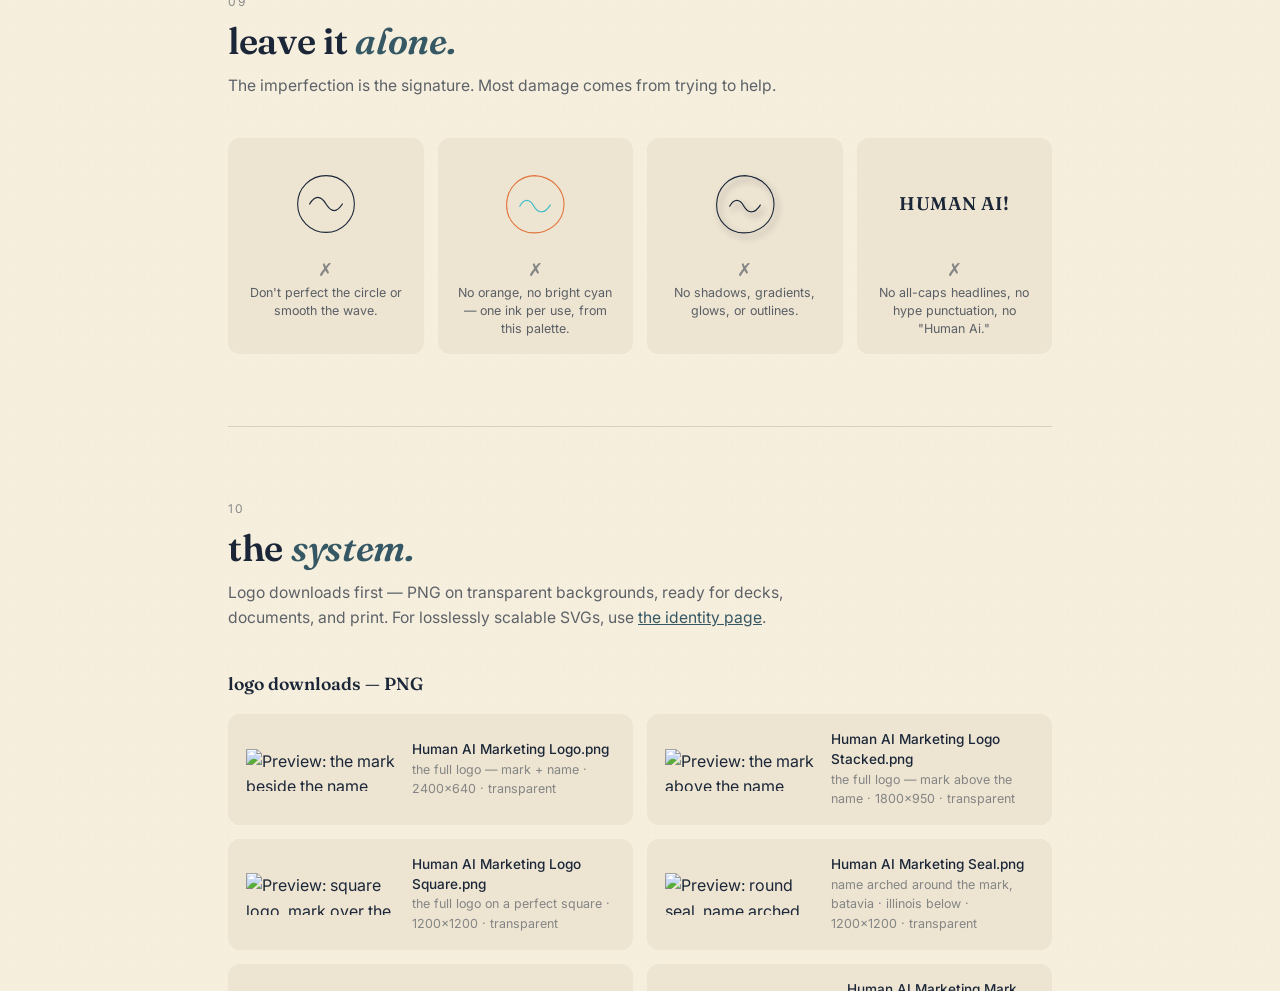
==== commit 958e5a16: "Add square logo and arched-name seal to the download kit Two new 1200x1200 transparent PNGs: the ful" ====
--- a/brand/web/brand/index.html
+++ b/brand/web/brand/index.html
@@ -710,6 +710,14 @@
           <img src="https://res.cloudinary.com/dsbllwpbh/image/upload/f_auto,q_auto,h_84,c_limit/brand/logo/ham-lockup-stacked.png" alt="Preview: the mark above the name" loading="lazy" />
           <span class="page-link__meta"><strong>Human AI Marketing Logo Stacked.png</strong><span>the full logo — mark above the name · 1800×950 · transparent</span></span>
         </a>
+        <a class="page-link" href="https://res.cloudinary.com/dsbllwpbh/image/upload/fl_attachment:Human%20AI%20Marketing%20Logo%20Square/brand/logo/ham-logo-square.png" download>
+          <img src="https://res.cloudinary.com/dsbllwpbh/image/upload/f_auto,q_auto,h_84,c_limit/brand/logo/ham-logo-square.png" alt="Preview: square logo, mark over the name" loading="lazy" />
+          <span class="page-link__meta"><strong>Human AI Marketing Logo Square.png</strong><span>the full logo on a perfect square · 1200×1200 · transparent</span></span>
+        </a>
+        <a class="page-link" href="https://res.cloudinary.com/dsbllwpbh/image/upload/fl_attachment:Human%20AI%20Marketing%20Seal/brand/logo/ham-logo-seal.png" download>
+          <img src="https://res.cloudinary.com/dsbllwpbh/image/upload/f_auto,q_auto,h_84,c_limit/brand/logo/ham-logo-seal.png" alt="Preview: round seal, name arched around the mark" loading="lazy" />
+          <span class="page-link__meta"><strong>Human AI Marketing Seal.png</strong><span>name arched around the mark, batavia · illinois below · 1200×1200 · transparent</span></span>
+        </a>
         <a class="page-link" href="https://res.cloudinary.com/dsbllwpbh/image/upload/fl_attachment:Human%20AI%20Marketing%20Mark/brand/logo/ham-mark.png" download>
           <img src="https://res.cloudinary.com/dsbllwpbh/image/upload/f_auto,q_auto,h_84,c_limit/brand/logo/ham-mark.png" alt="Preview: the mark alone" loading="lazy" />
           <span class="page-link__meta"><strong>Human AI Marketing Mark.png</strong><span>mark only, no name · 1024×1024 · transparent</span></span>
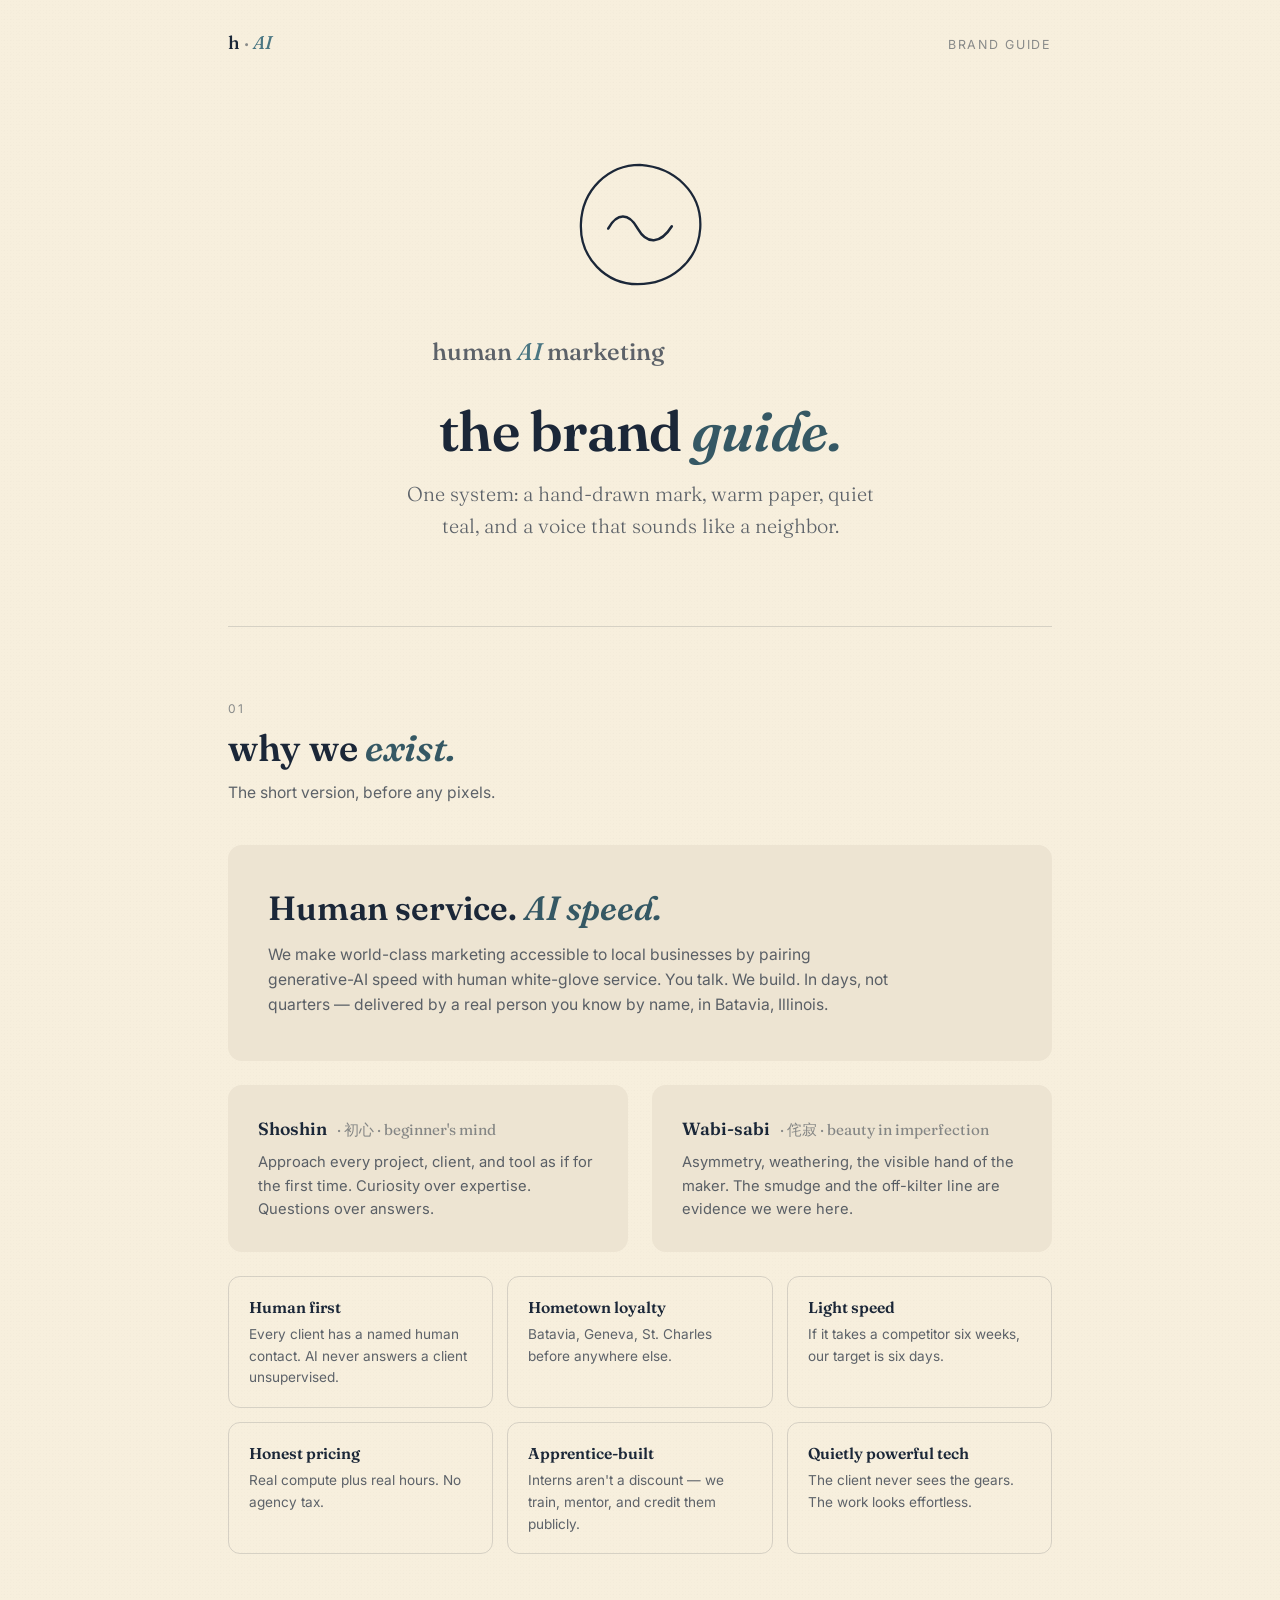
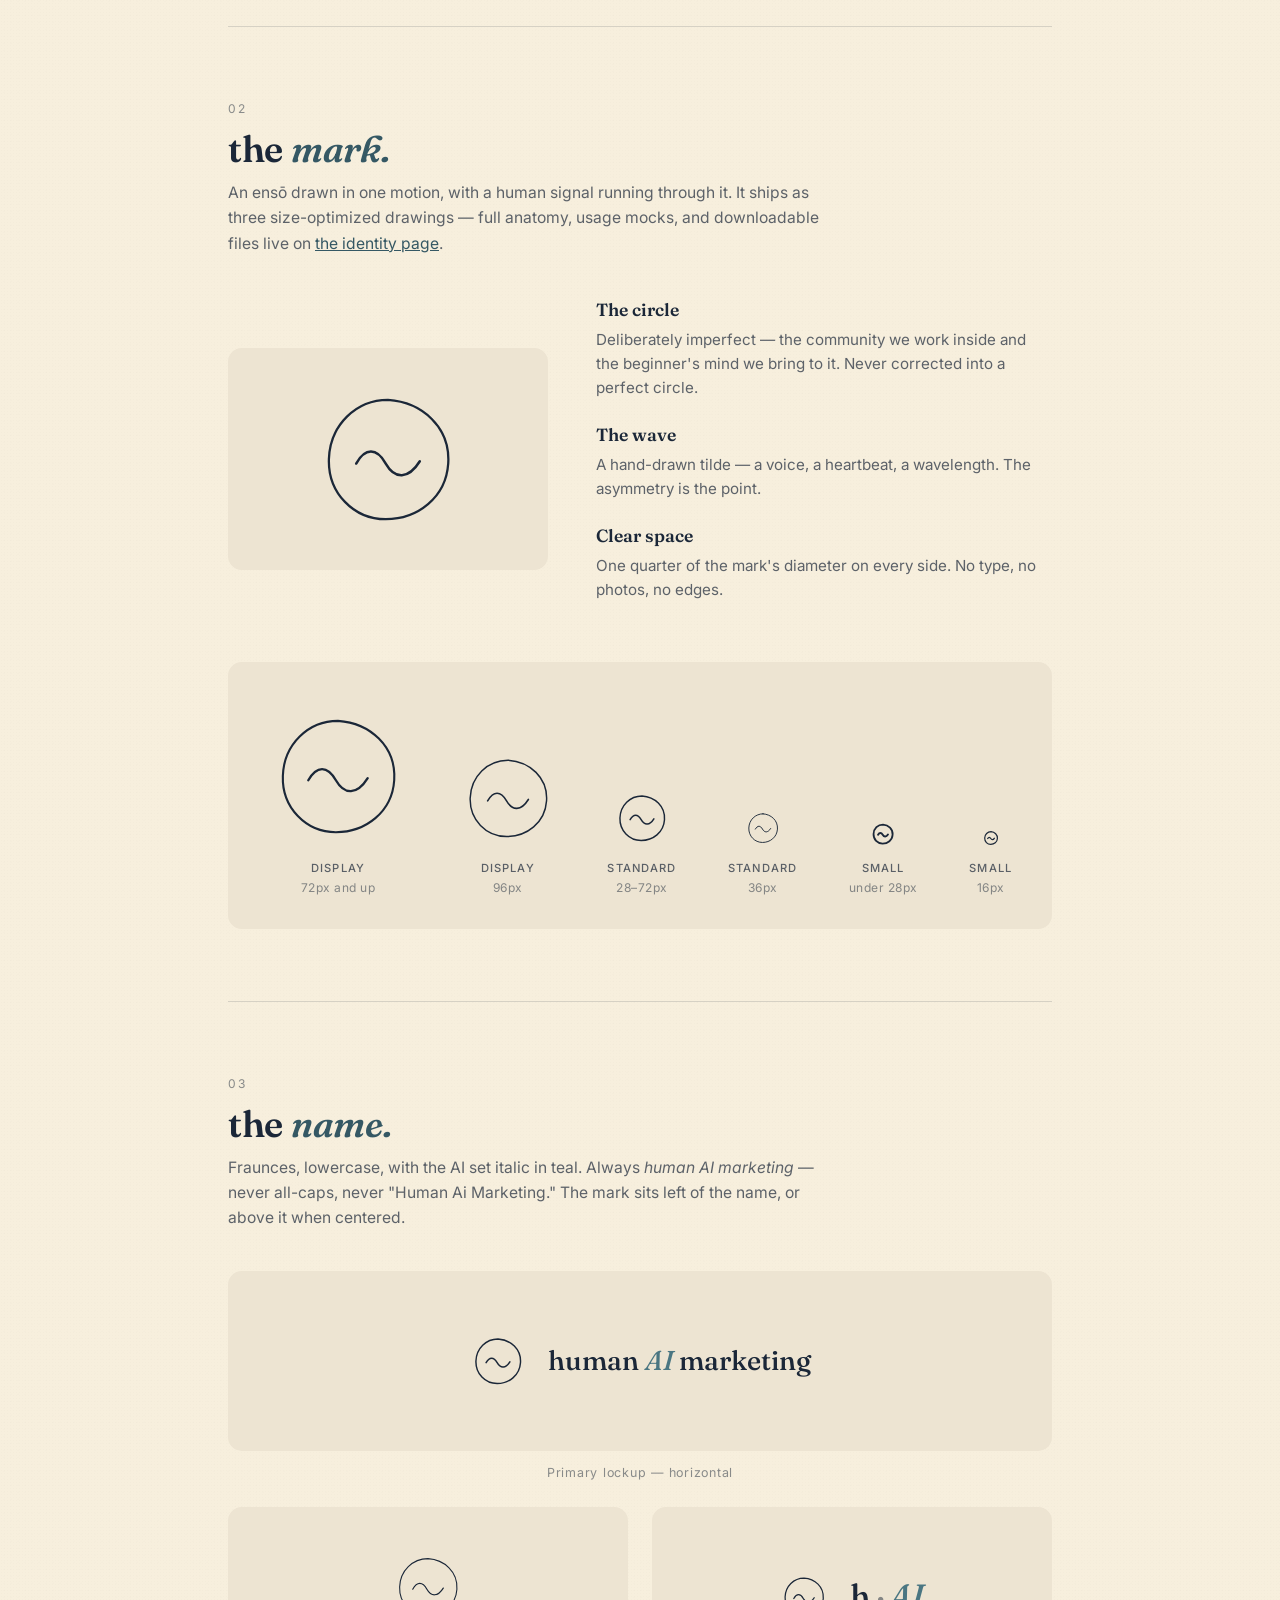
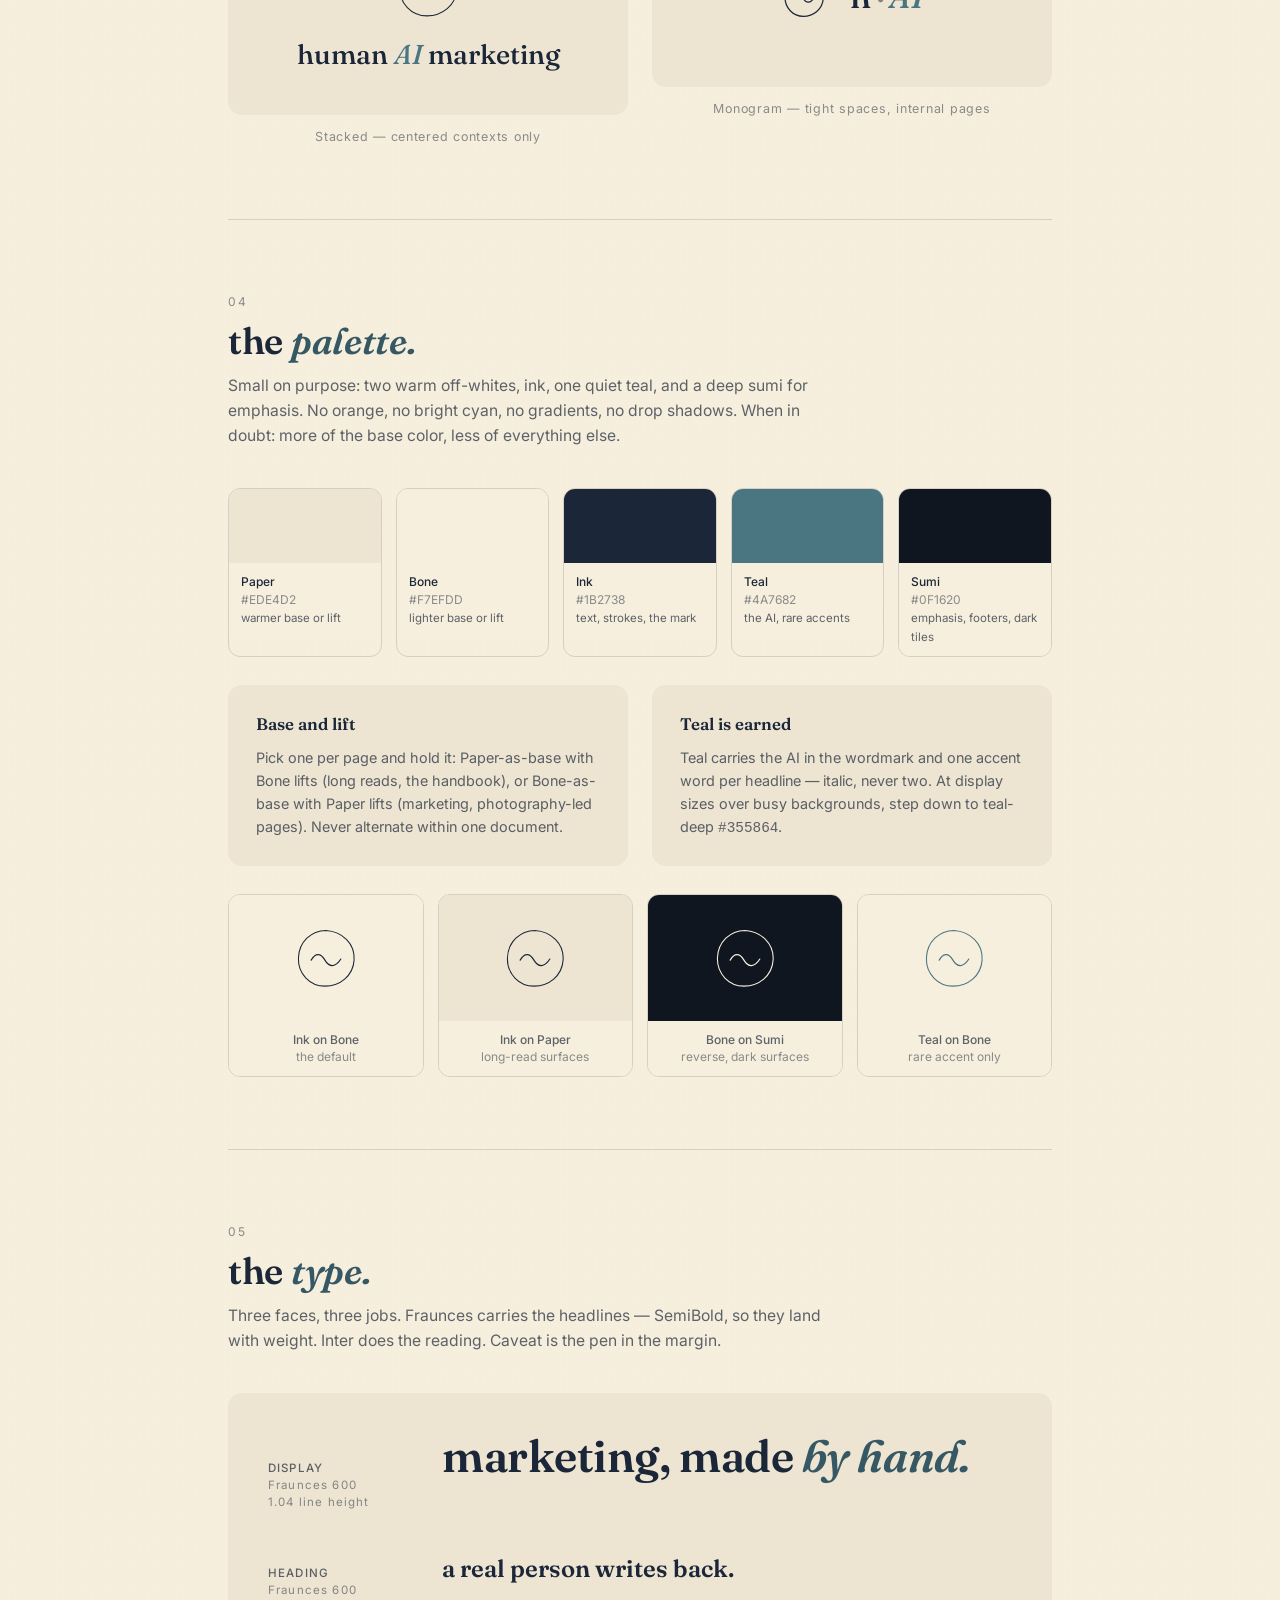
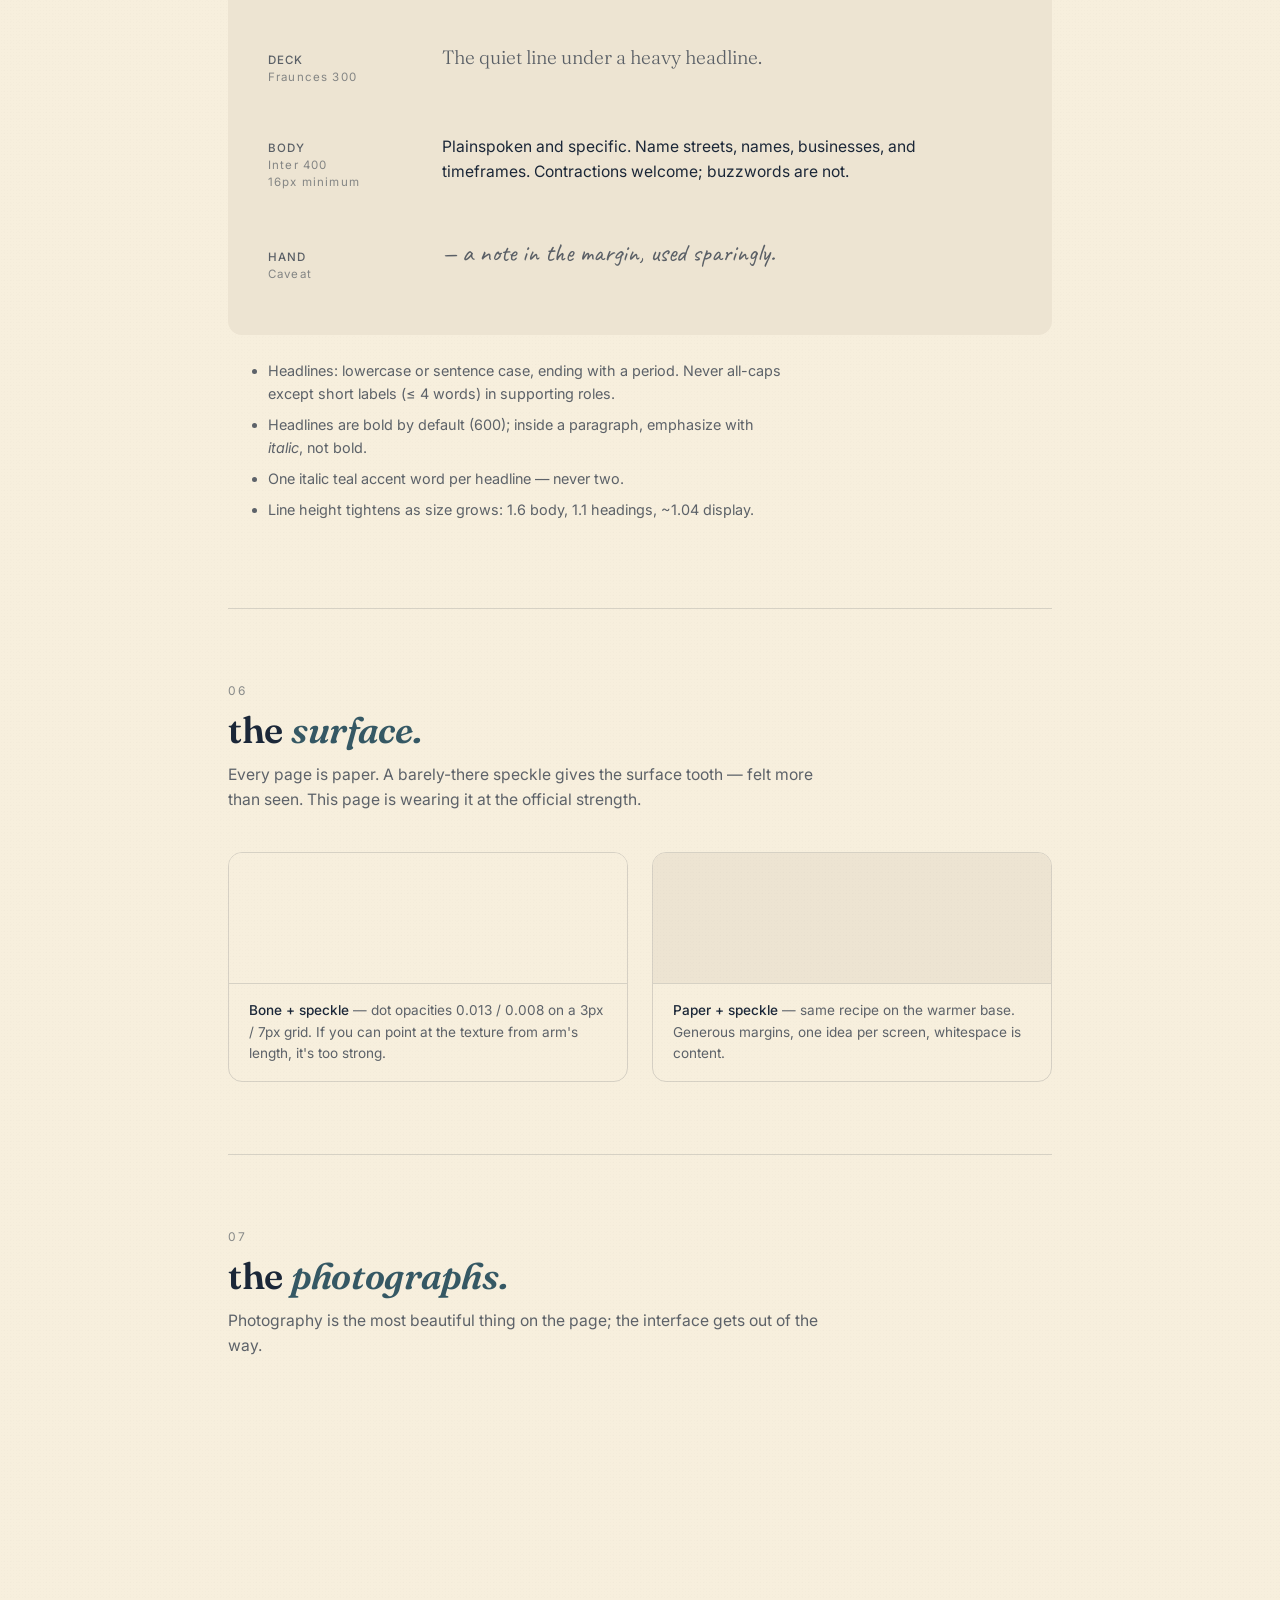
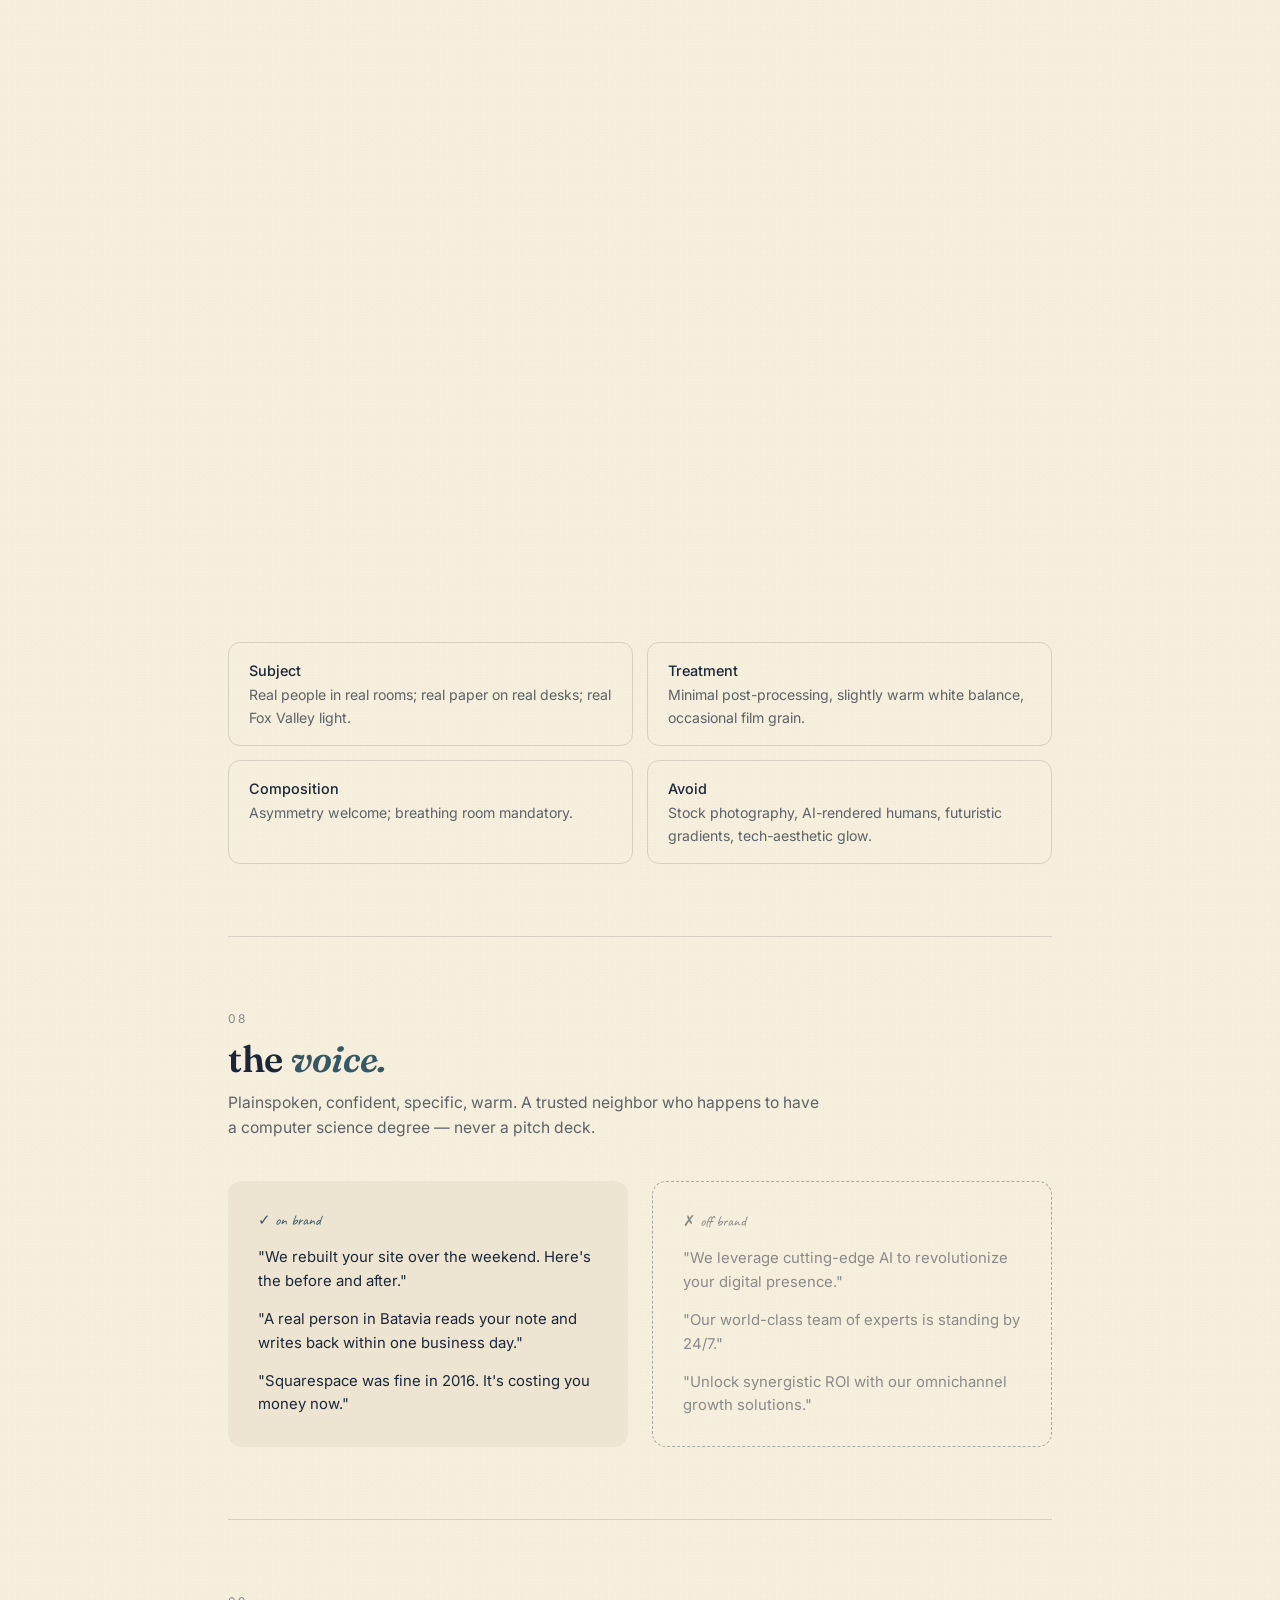
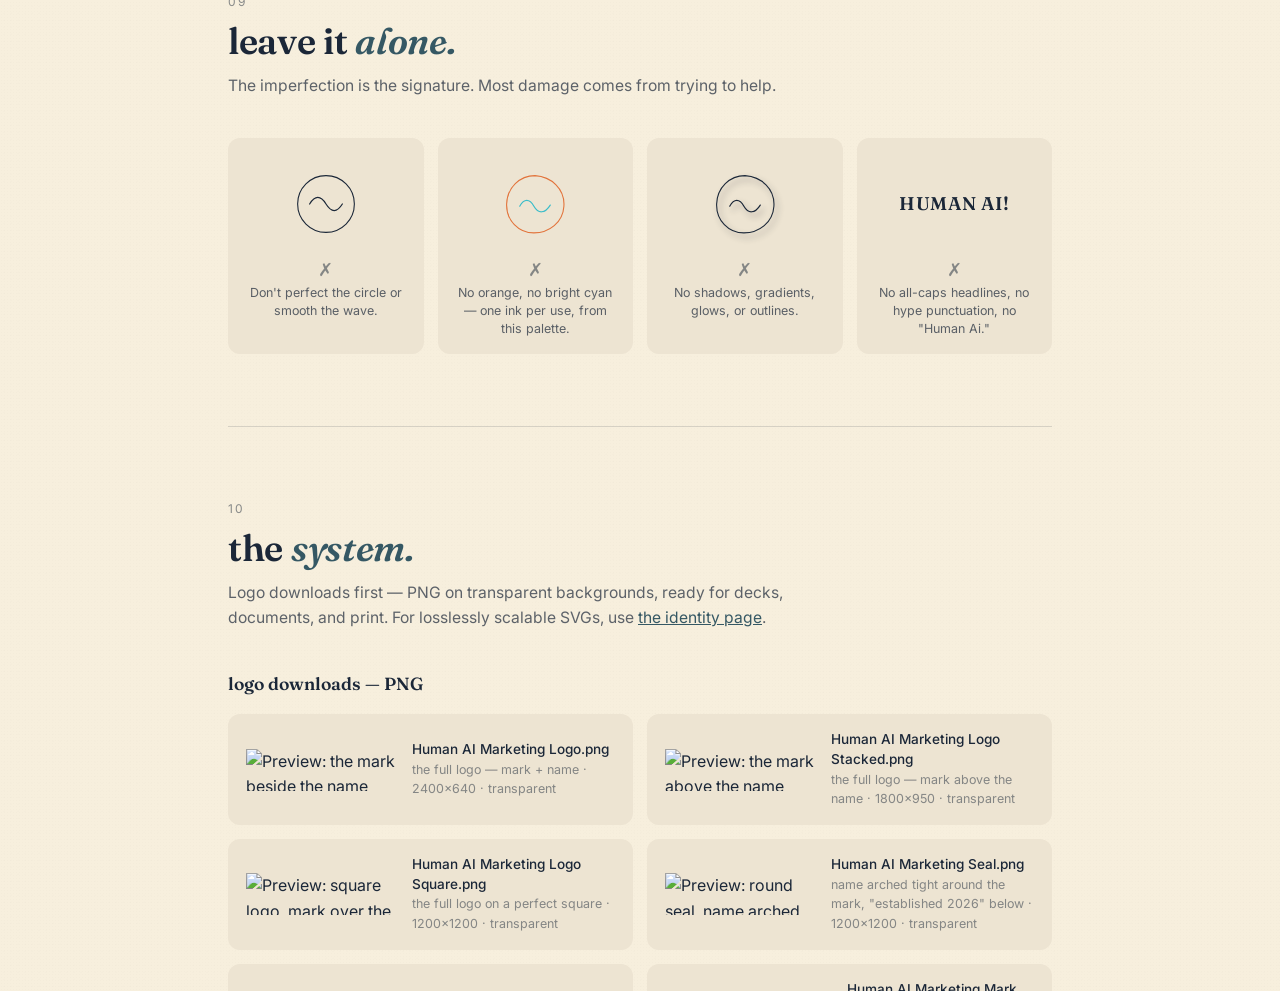
==== commit 9a5163f6: "Tighten the seal: name hugs the circle, 'established 2026' below Mark grown to fill the square with " ====
--- a/brand/web/brand/index.html
+++ b/brand/web/brand/index.html
@@ -716,7 +716,7 @@
         </a>
         <a class="page-link" href="https://res.cloudinary.com/dsbllwpbh/image/upload/fl_attachment:Human%20AI%20Marketing%20Seal/brand/logo/ham-logo-seal.png" download>
           <img src="https://res.cloudinary.com/dsbllwpbh/image/upload/f_auto,q_auto,h_84,c_limit/brand/logo/ham-logo-seal.png" alt="Preview: round seal, name arched around the mark" loading="lazy" />
-          <span class="page-link__meta"><strong>Human AI Marketing Seal.png</strong><span>name arched around the mark, batavia · illinois below · 1200×1200 · transparent</span></span>
+          <span class="page-link__meta"><strong>Human AI Marketing Seal.png</strong><span>name arched tight around the mark, "established 2026" below · 1200×1200 · transparent</span></span>
         </a>
         <a class="page-link" href="https://res.cloudinary.com/dsbllwpbh/image/upload/fl_attachment:Human%20AI%20Marketing%20Mark/brand/logo/ham-mark.png" download>
           <img src="https://res.cloudinary.com/dsbllwpbh/image/upload/f_auto,q_auto,h_84,c_limit/brand/logo/ham-mark.png" alt="Preview: the mark alone" loading="lazy" />
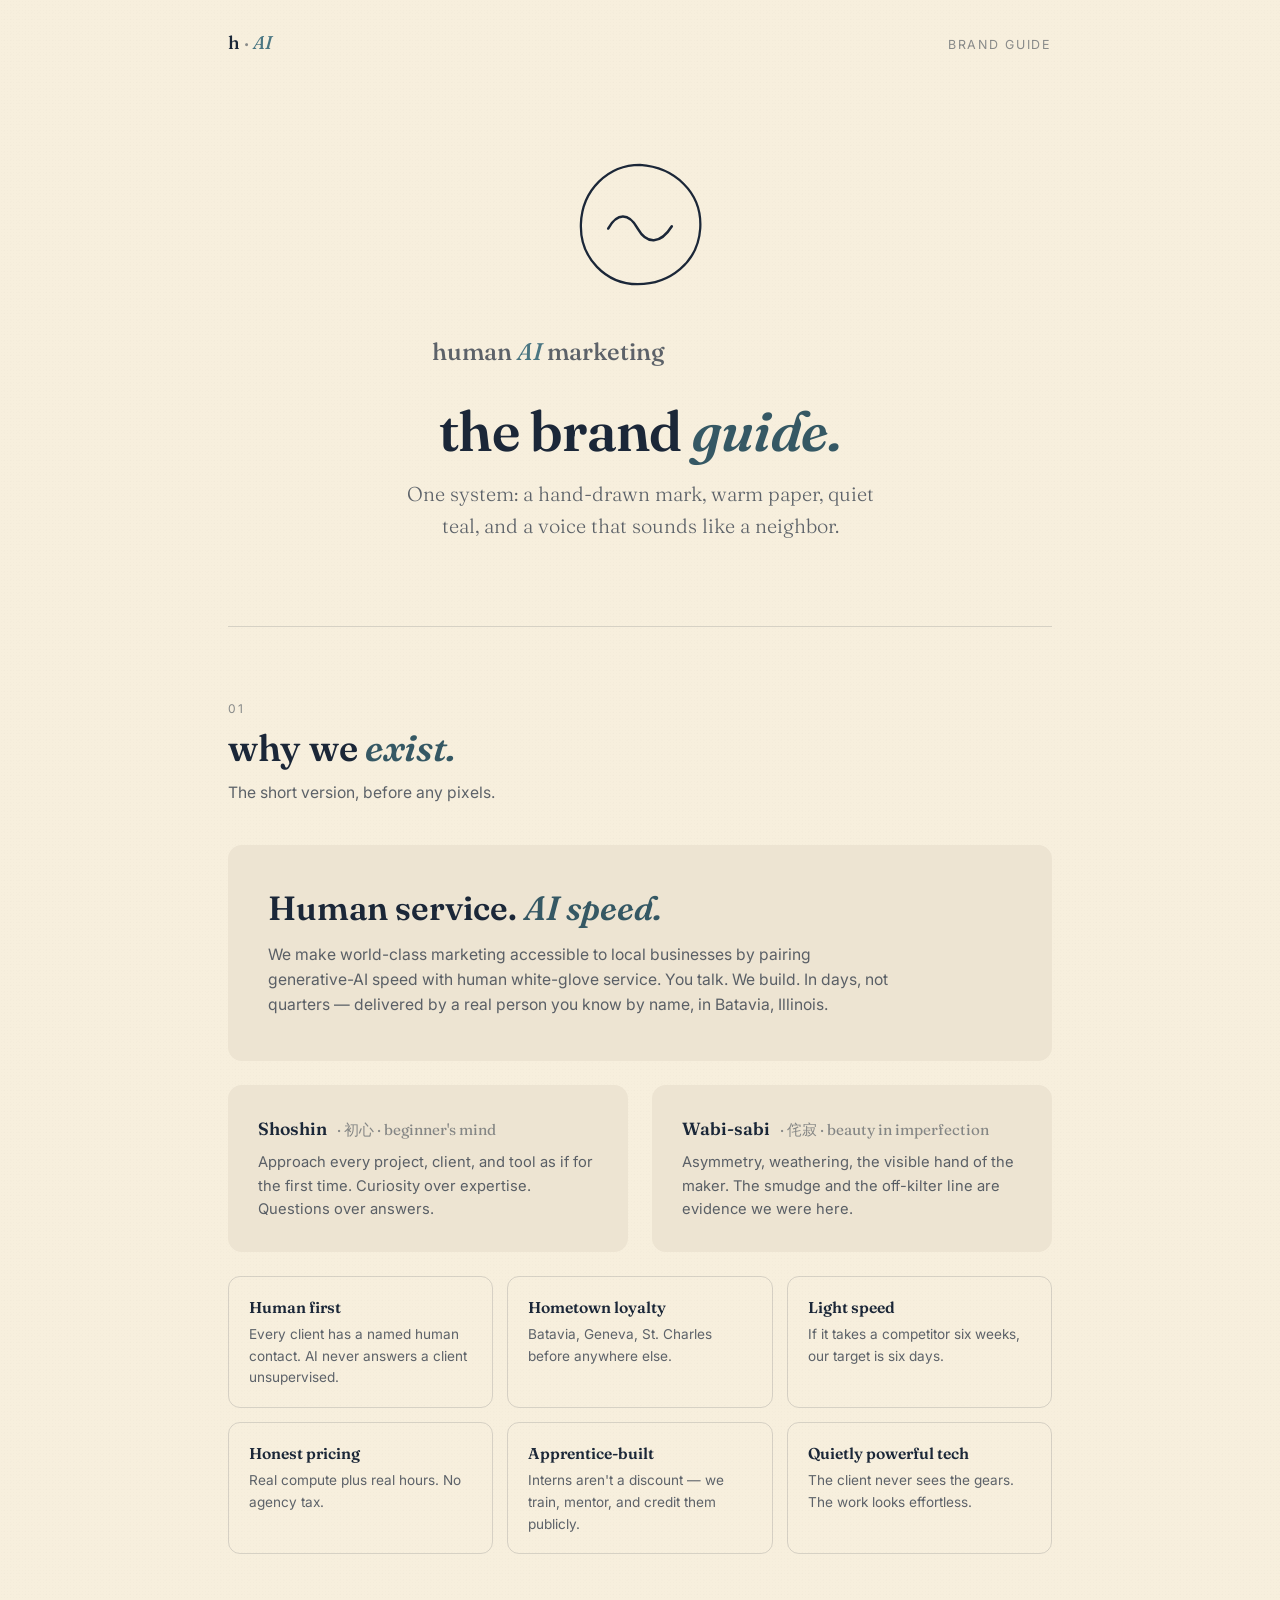
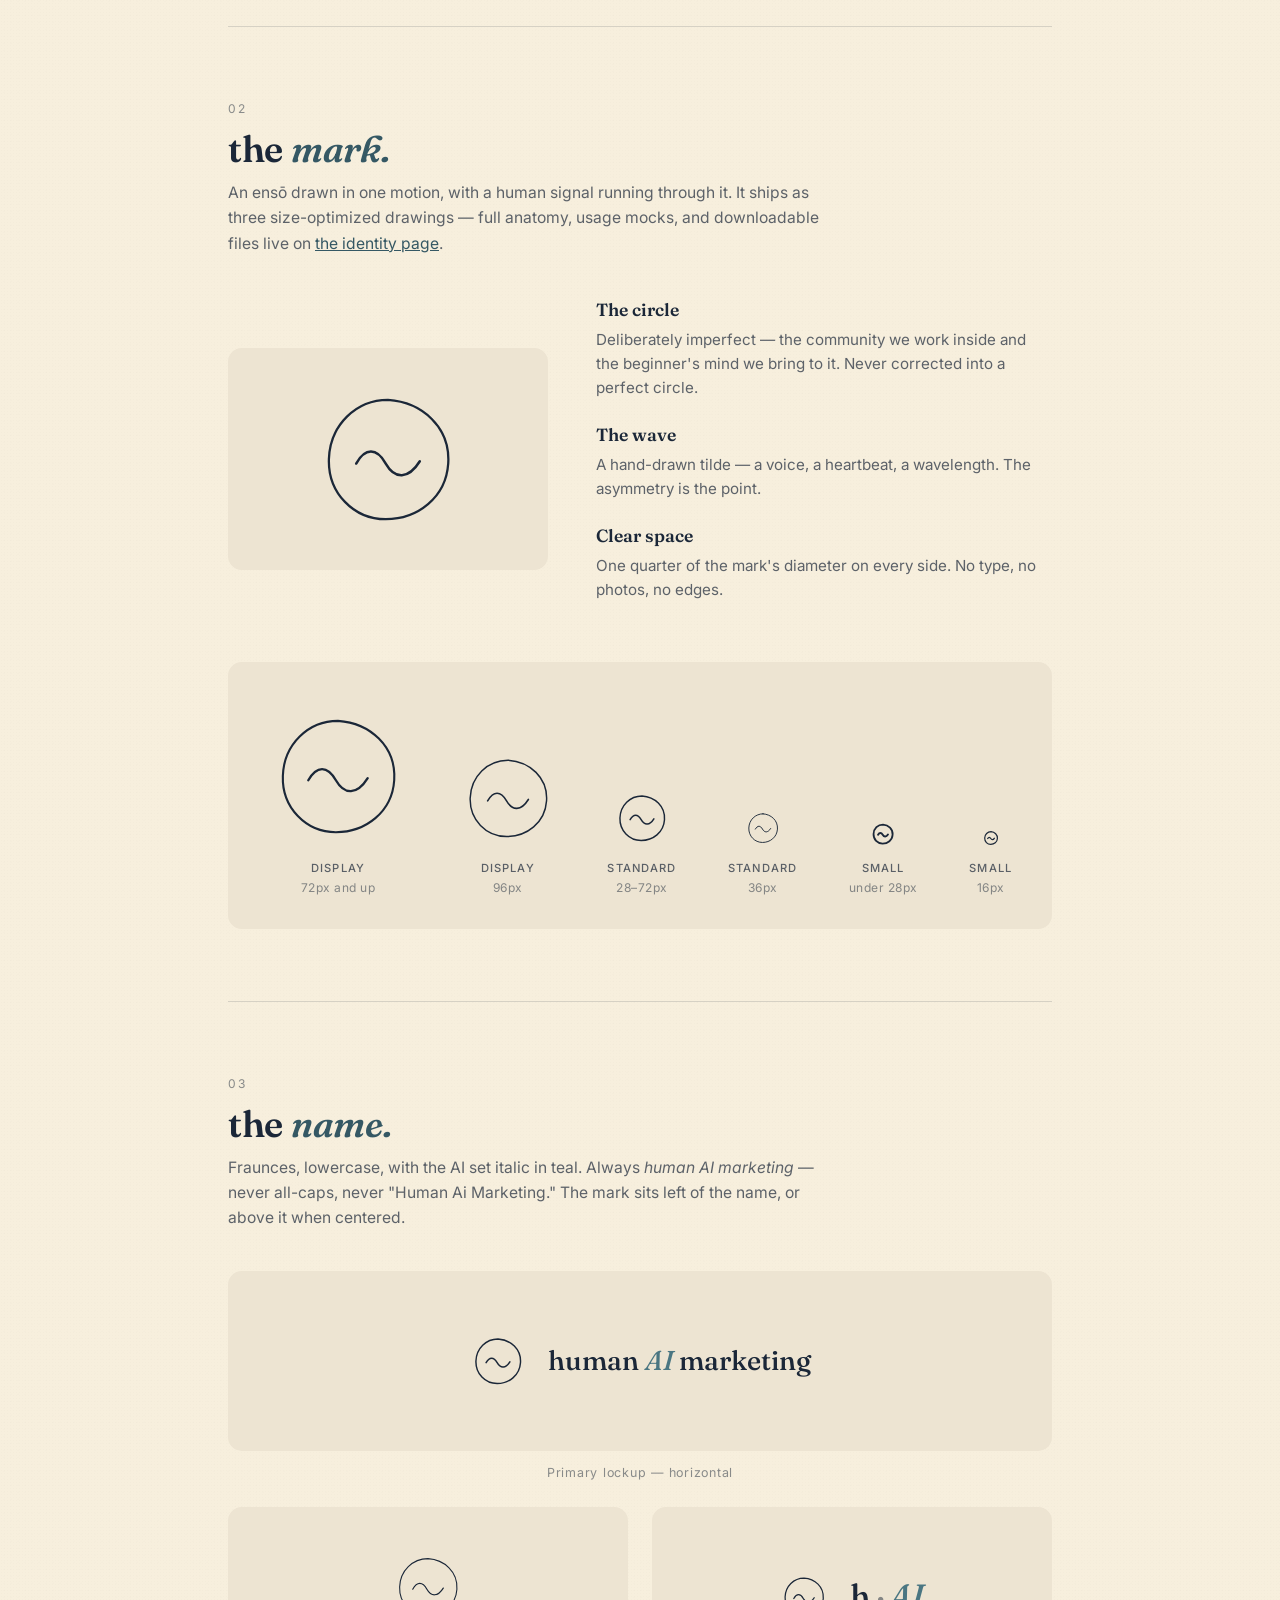
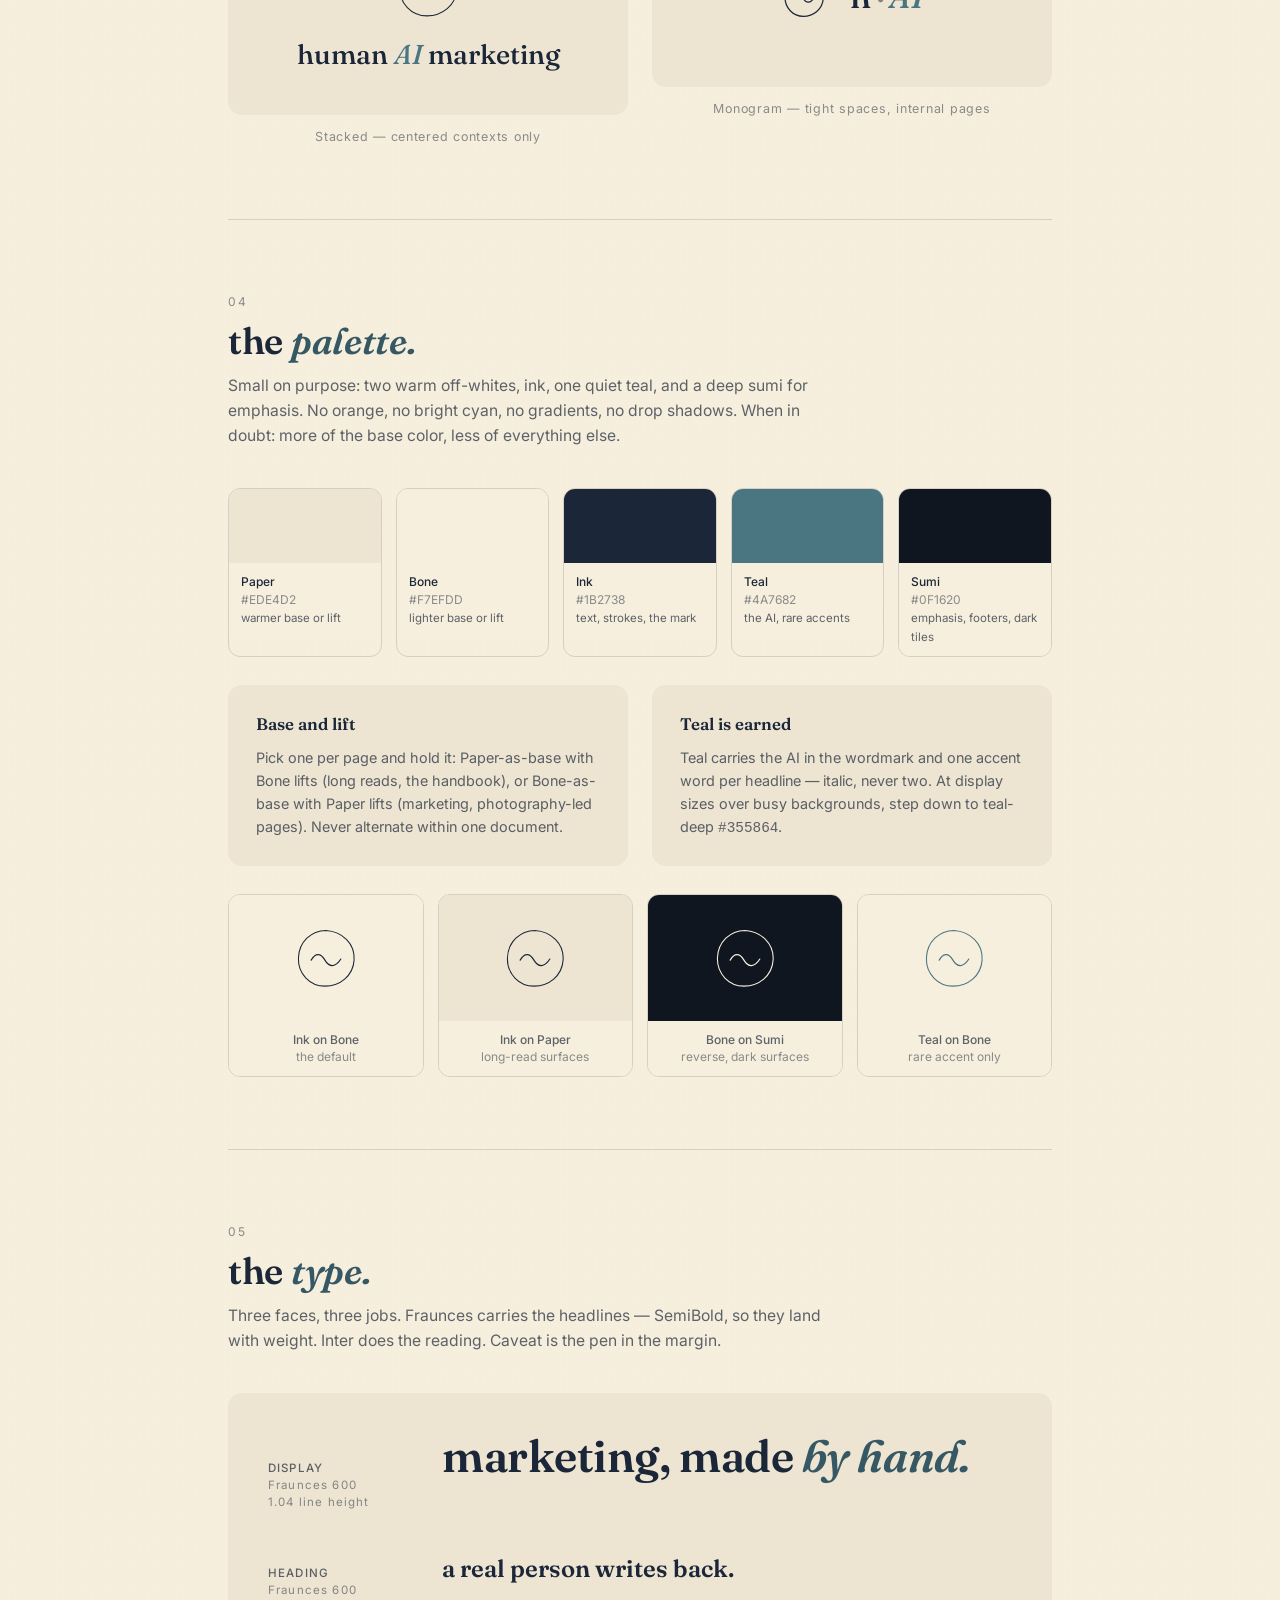
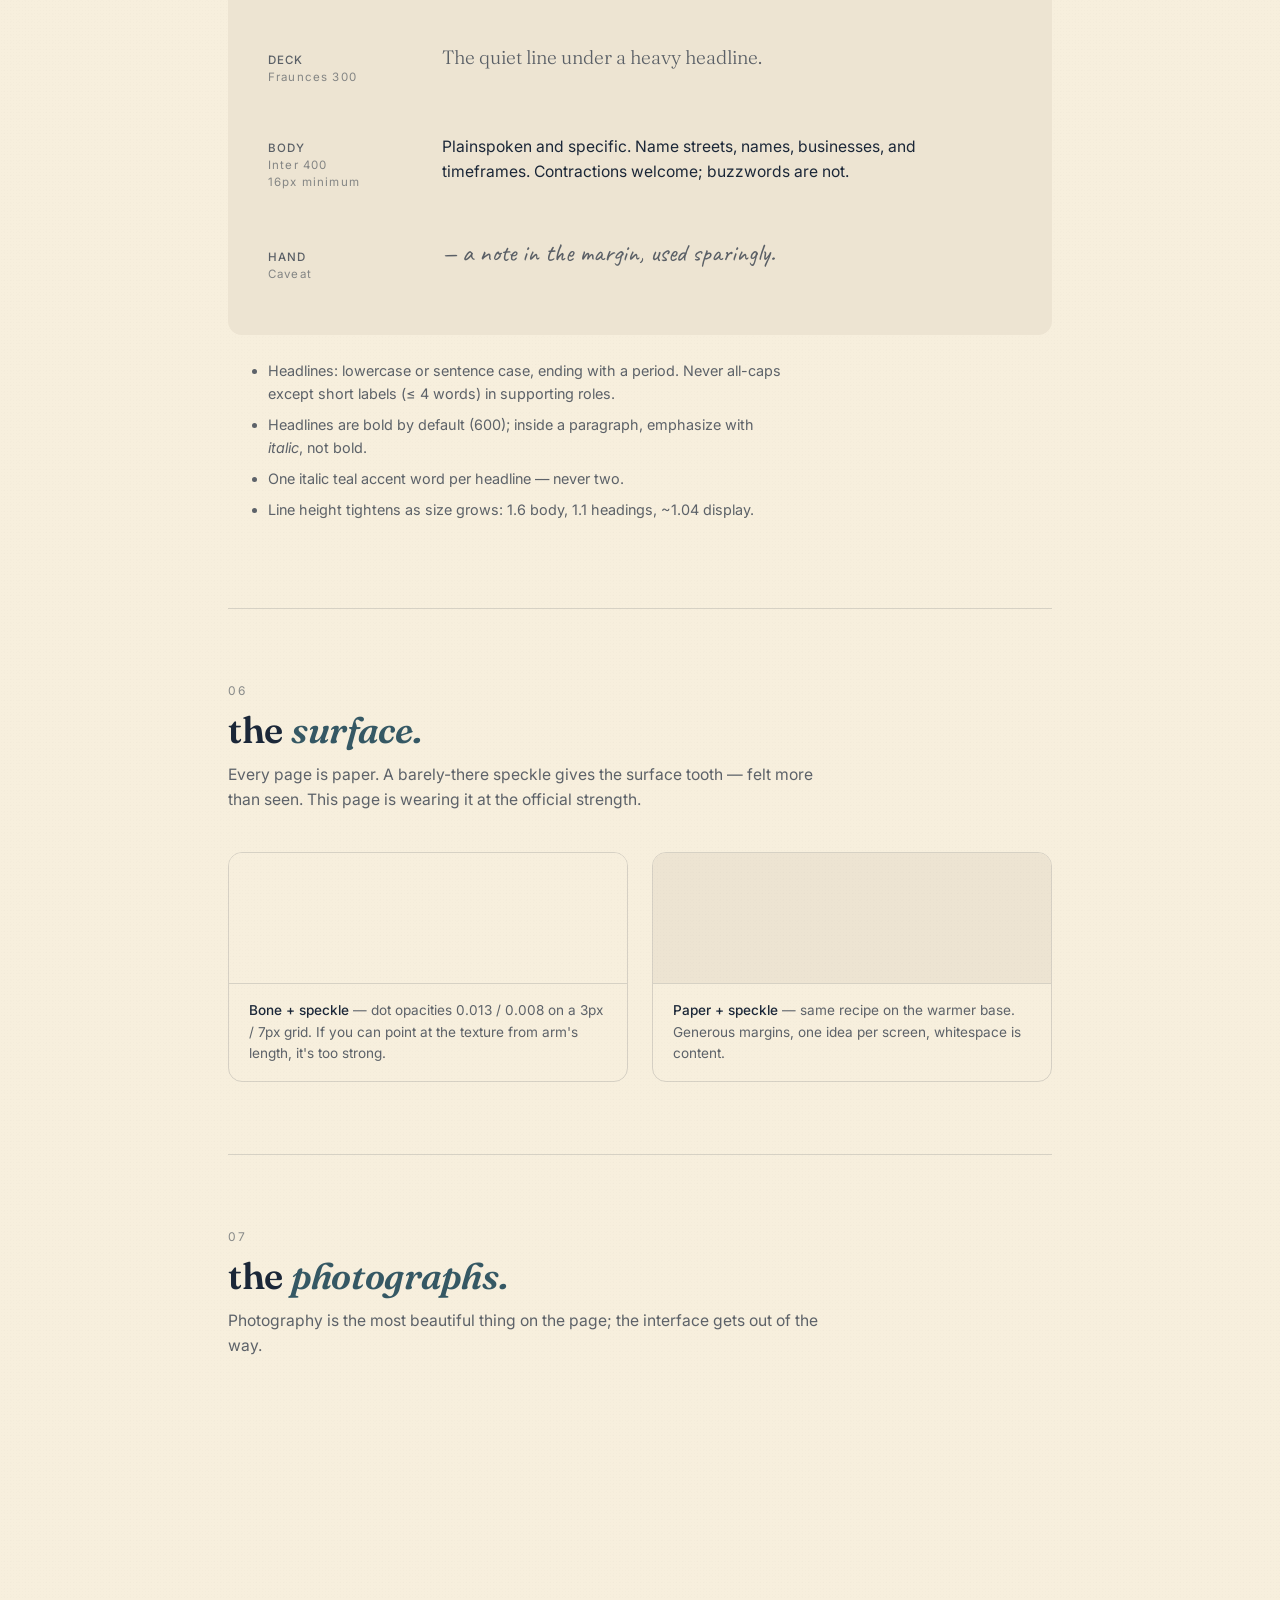
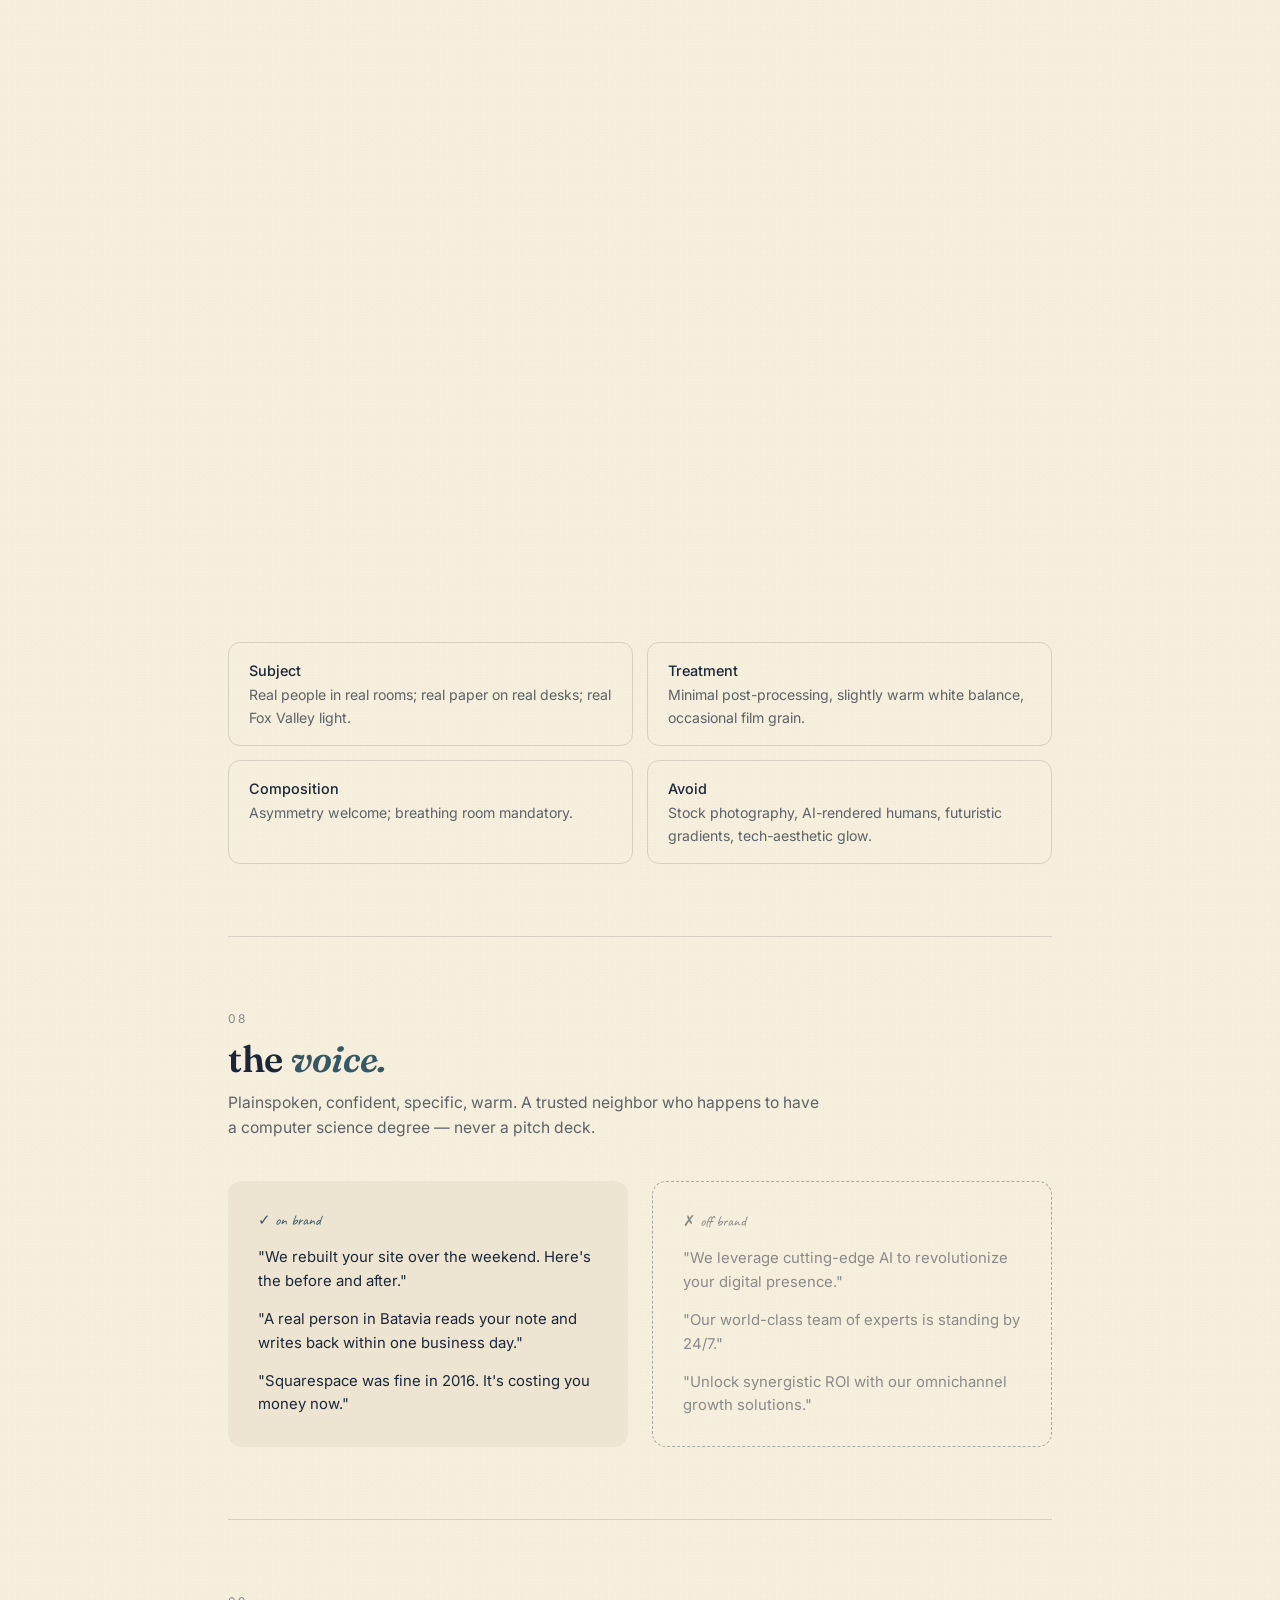
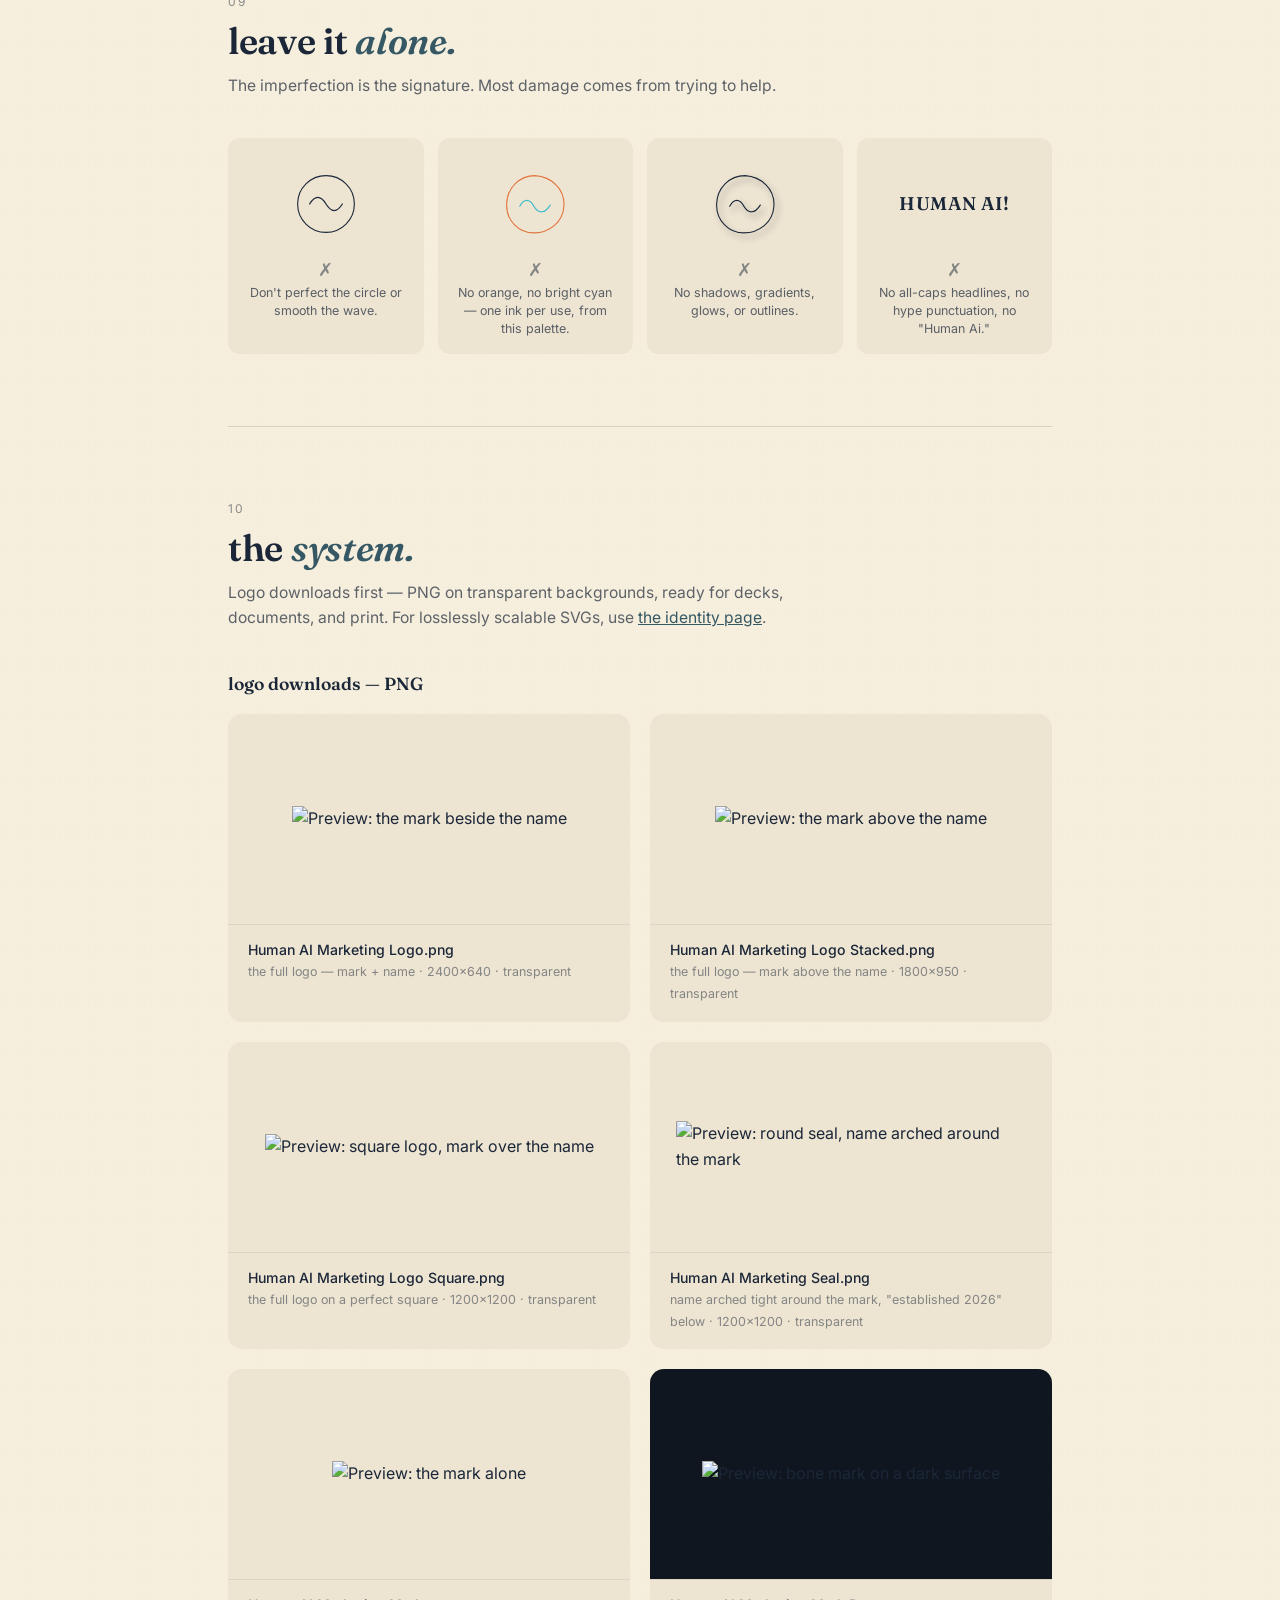
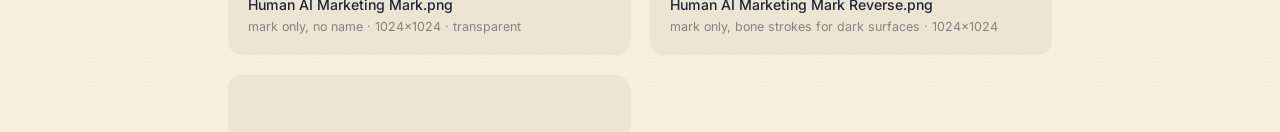
==== commit a3c3b49d: "Card layout for logo downloads: large preview on top, info below Replaces the small horizontal rows " ====
--- a/brand/web/brand/index.html
+++ b/brand/web/brand/index.html
@@ -334,9 +334,27 @@
     }
     .page-link:hover { background: #E7DCC6; }
     .page-link svg { width: 30px; height: 30px; flex: none; color: var(--ink); }
-    .page-link img { max-height: 42px; max-width: 150px; width: auto; height: auto; flex: none; }
-    .page-link .thumb-dark { background: var(--sumi); border-radius: 8px; padding: 6px 8px; display: grid; place-items: center; flex: none; }
-    .page-link .thumb-dark img { max-height: 30px; }
+
+    /* ——— Download cards: big preview on top, info below ——— */
+    .dls { display: grid; grid-template-columns: repeat(2, 1fr); gap: 20px; }
+    @media (max-width: 640px) { .dls { grid-template-columns: 1fr; } }
+    .dl {
+      background: var(--paper);
+      border-radius: 14px;
+      overflow: hidden;
+      text-decoration: none;
+      color: var(--ink);
+      display: flex;
+      flex-direction: column;
+    }
+    .dl:hover { background: #E7DCC6; }
+    .dl__preview { height: 210px; display: flex; align-items: center; justify-content: center; padding: 26px; }
+    .dl__preview img { max-width: 100%; max-height: 158px; width: auto; height: auto; }
+    .dl__preview--dark { background: var(--sumi); }
+    .dl:hover .dl__preview--dark { background: var(--sumi); }
+    .dl__meta { padding: 14px 20px 18px; border-top: 1px solid var(--ink-08); font-size: 0.88rem; line-height: 1.5; }
+    .dl__meta strong { display: block; font-weight: 500; }
+    .dl__meta span { color: var(--ink-50); font-size: 0.78rem; }
     .page-link__meta { font-size: 0.85rem; line-height: 1.45; }
     .page-link__meta strong { display: block; font-weight: 500; }
     .page-link__meta span { color: var(--ink-50); font-size: 0.78rem; }
@@ -701,34 +719,34 @@
       <p class="section__deck">Logo downloads first — PNG on transparent backgrounds, ready for decks, documents, and print. For losslessly scalable SVGs, use <a href="mark/">the identity page</a>.</p>
 
       <h3 class="subhead">logo downloads — PNG</h3>
-      <div class="pages">
-        <a class="page-link" href="https://res.cloudinary.com/dsbllwpbh/image/upload/fl_attachment:Human%20AI%20Marketing%20Logo/brand/logo/ham-lockup-horizontal.png" download>
-          <img src="https://res.cloudinary.com/dsbllwpbh/image/upload/f_auto,q_auto,h_84,c_limit/brand/logo/ham-lockup-horizontal.png" alt="Preview: the mark beside the name" loading="lazy" />
-          <span class="page-link__meta"><strong>Human AI Marketing Logo.png</strong><span>the full logo — mark + name · 2400×640 · transparent</span></span>
-        </a>
-        <a class="page-link" href="https://res.cloudinary.com/dsbllwpbh/image/upload/fl_attachment:Human%20AI%20Marketing%20Logo%20Stacked/brand/logo/ham-lockup-stacked.png" download>
-          <img src="https://res.cloudinary.com/dsbllwpbh/image/upload/f_auto,q_auto,h_84,c_limit/brand/logo/ham-lockup-stacked.png" alt="Preview: the mark above the name" loading="lazy" />
-          <span class="page-link__meta"><strong>Human AI Marketing Logo Stacked.png</strong><span>the full logo — mark above the name · 1800×950 · transparent</span></span>
-        </a>
-        <a class="page-link" href="https://res.cloudinary.com/dsbllwpbh/image/upload/fl_attachment:Human%20AI%20Marketing%20Logo%20Square/brand/logo/ham-logo-square.png" download>
-          <img src="https://res.cloudinary.com/dsbllwpbh/image/upload/f_auto,q_auto,h_84,c_limit/brand/logo/ham-logo-square.png" alt="Preview: square logo, mark over the name" loading="lazy" />
-          <span class="page-link__meta"><strong>Human AI Marketing Logo Square.png</strong><span>the full logo on a perfect square · 1200×1200 · transparent</span></span>
-        </a>
-        <a class="page-link" href="https://res.cloudinary.com/dsbllwpbh/image/upload/fl_attachment:Human%20AI%20Marketing%20Seal/brand/logo/ham-logo-seal.png" download>
-          <img src="https://res.cloudinary.com/dsbllwpbh/image/upload/f_auto,q_auto,h_84,c_limit/brand/logo/ham-logo-seal.png" alt="Preview: round seal, name arched around the mark" loading="lazy" />
-          <span class="page-link__meta"><strong>Human AI Marketing Seal.png</strong><span>name arched tight around the mark, "established 2026" below · 1200×1200 · transparent</span></span>
-        </a>
-        <a class="page-link" href="https://res.cloudinary.com/dsbllwpbh/image/upload/fl_attachment:Human%20AI%20Marketing%20Mark/brand/logo/ham-mark.png" download>
-          <img src="https://res.cloudinary.com/dsbllwpbh/image/upload/f_auto,q_auto,h_84,c_limit/brand/logo/ham-mark.png" alt="Preview: the mark alone" loading="lazy" />
-          <span class="page-link__meta"><strong>Human AI Marketing Mark.png</strong><span>mark only, no name · 1024×1024 · transparent</span></span>
-        </a>
-        <a class="page-link" href="https://res.cloudinary.com/dsbllwpbh/image/upload/fl_attachment:Human%20AI%20Marketing%20Mark%20Reverse/brand/logo/ham-mark-reverse.png" download>
-          <span class="thumb-dark"><img src="https://res.cloudinary.com/dsbllwpbh/image/upload/f_auto,q_auto,h_84,c_limit/brand/logo/ham-mark-reverse.png" alt="Preview: bone mark on a dark tile" loading="lazy" /></span>
-          <span class="page-link__meta"><strong>Human AI Marketing Mark Reverse.png</strong><span>mark only, bone strokes for dark surfaces · 1024×1024</span></span>
-        </a>
-        <a class="page-link" href="https://res.cloudinary.com/dsbllwpbh/image/upload/fl_attachment:Human%20AI%20Marketing%20App%20Icon/brand/logo/ham-app-icon.png" download>
-          <img src="https://res.cloudinary.com/dsbllwpbh/image/upload/f_auto,q_auto,h_84,c_limit/brand/logo/ham-app-icon.png" alt="Preview: app icon tile" loading="lazy" style="border-radius: 9px;" />
-          <span class="page-link__meta"><strong>Human AI Marketing App Icon.png</strong><span>sumi tile · 1024×1024</span></span>
+      <div class="dls">
+        <a class="dl" href="https://res.cloudinary.com/dsbllwpbh/image/upload/fl_attachment:Human%20AI%20Marketing%20Logo/brand/logo/ham-lockup-horizontal.png" download>
+          <span class="dl__preview"><img src="https://res.cloudinary.com/dsbllwpbh/image/upload/f_auto,q_auto,w_720,c_limit/brand/logo/ham-lockup-horizontal.png" alt="Preview: the mark beside the name" loading="lazy" /></span>
+          <span class="dl__meta"><strong>Human AI Marketing Logo.png</strong><span>the full logo — mark + name · 2400×640 · transparent</span></span>
+        </a>
+        <a class="dl" href="https://res.cloudinary.com/dsbllwpbh/image/upload/fl_attachment:Human%20AI%20Marketing%20Logo%20Stacked/brand/logo/ham-lockup-stacked.png" download>
+          <span class="dl__preview"><img src="https://res.cloudinary.com/dsbllwpbh/image/upload/f_auto,q_auto,h_420,c_limit/brand/logo/ham-lockup-stacked.png" alt="Preview: the mark above the name" loading="lazy" /></span>
+          <span class="dl__meta"><strong>Human AI Marketing Logo Stacked.png</strong><span>the full logo — mark above the name · 1800×950 · transparent</span></span>
+        </a>
+        <a class="dl" href="https://res.cloudinary.com/dsbllwpbh/image/upload/fl_attachment:Human%20AI%20Marketing%20Logo%20Square/brand/logo/ham-logo-square.png" download>
+          <span class="dl__preview"><img src="https://res.cloudinary.com/dsbllwpbh/image/upload/f_auto,q_auto,h_420,c_limit/brand/logo/ham-logo-square.png" alt="Preview: square logo, mark over the name" loading="lazy" /></span>
+          <span class="dl__meta"><strong>Human AI Marketing Logo Square.png</strong><span>the full logo on a perfect square · 1200×1200 · transparent</span></span>
+        </a>
+        <a class="dl" href="https://res.cloudinary.com/dsbllwpbh/image/upload/fl_attachment:Human%20AI%20Marketing%20Seal/v1784507856/brand/logo/ham-logo-seal.png" download>
+          <span class="dl__preview"><img src="https://res.cloudinary.com/dsbllwpbh/image/upload/f_auto,q_auto,h_420,c_limit/v1784507856/brand/logo/ham-logo-seal.png" alt="Preview: round seal, name arched around the mark" loading="lazy" /></span>
+          <span class="dl__meta"><strong>Human AI Marketing Seal.png</strong><span>name arched tight around the mark, "established 2026" below · 1200×1200 · transparent</span></span>
+        </a>
+        <a class="dl" href="https://res.cloudinary.com/dsbllwpbh/image/upload/fl_attachment:Human%20AI%20Marketing%20Mark/brand/logo/ham-mark.png" download>
+          <span class="dl__preview"><img src="https://res.cloudinary.com/dsbllwpbh/image/upload/f_auto,q_auto,h_420,c_limit/brand/logo/ham-mark.png" alt="Preview: the mark alone" loading="lazy" /></span>
+          <span class="dl__meta"><strong>Human AI Marketing Mark.png</strong><span>mark only, no name · 1024×1024 · transparent</span></span>
+        </a>
+        <a class="dl" href="https://res.cloudinary.com/dsbllwpbh/image/upload/fl_attachment:Human%20AI%20Marketing%20Mark%20Reverse/brand/logo/ham-mark-reverse.png" download>
+          <span class="dl__preview dl__preview--dark"><img src="https://res.cloudinary.com/dsbllwpbh/image/upload/f_auto,q_auto,h_420,c_limit/brand/logo/ham-mark-reverse.png" alt="Preview: bone mark on a dark surface" loading="lazy" /></span>
+          <span class="dl__meta"><strong>Human AI Marketing Mark Reverse.png</strong><span>mark only, bone strokes for dark surfaces · 1024×1024</span></span>
+        </a>
+        <a class="dl" href="https://res.cloudinary.com/dsbllwpbh/image/upload/fl_attachment:Human%20AI%20Marketing%20App%20Icon/brand/logo/ham-app-icon.png" download>
+          <span class="dl__preview"><img src="https://res.cloudinary.com/dsbllwpbh/image/upload/f_auto,q_auto,h_420,c_limit/brand/logo/ham-app-icon.png" alt="Preview: app icon tile" loading="lazy" style="border-radius: 24px;" /></span>
+          <span class="dl__meta"><strong>Human AI Marketing App Icon.png</strong><span>sumi tile · 1024×1024</span></span>
         </a>
       </div>
 
